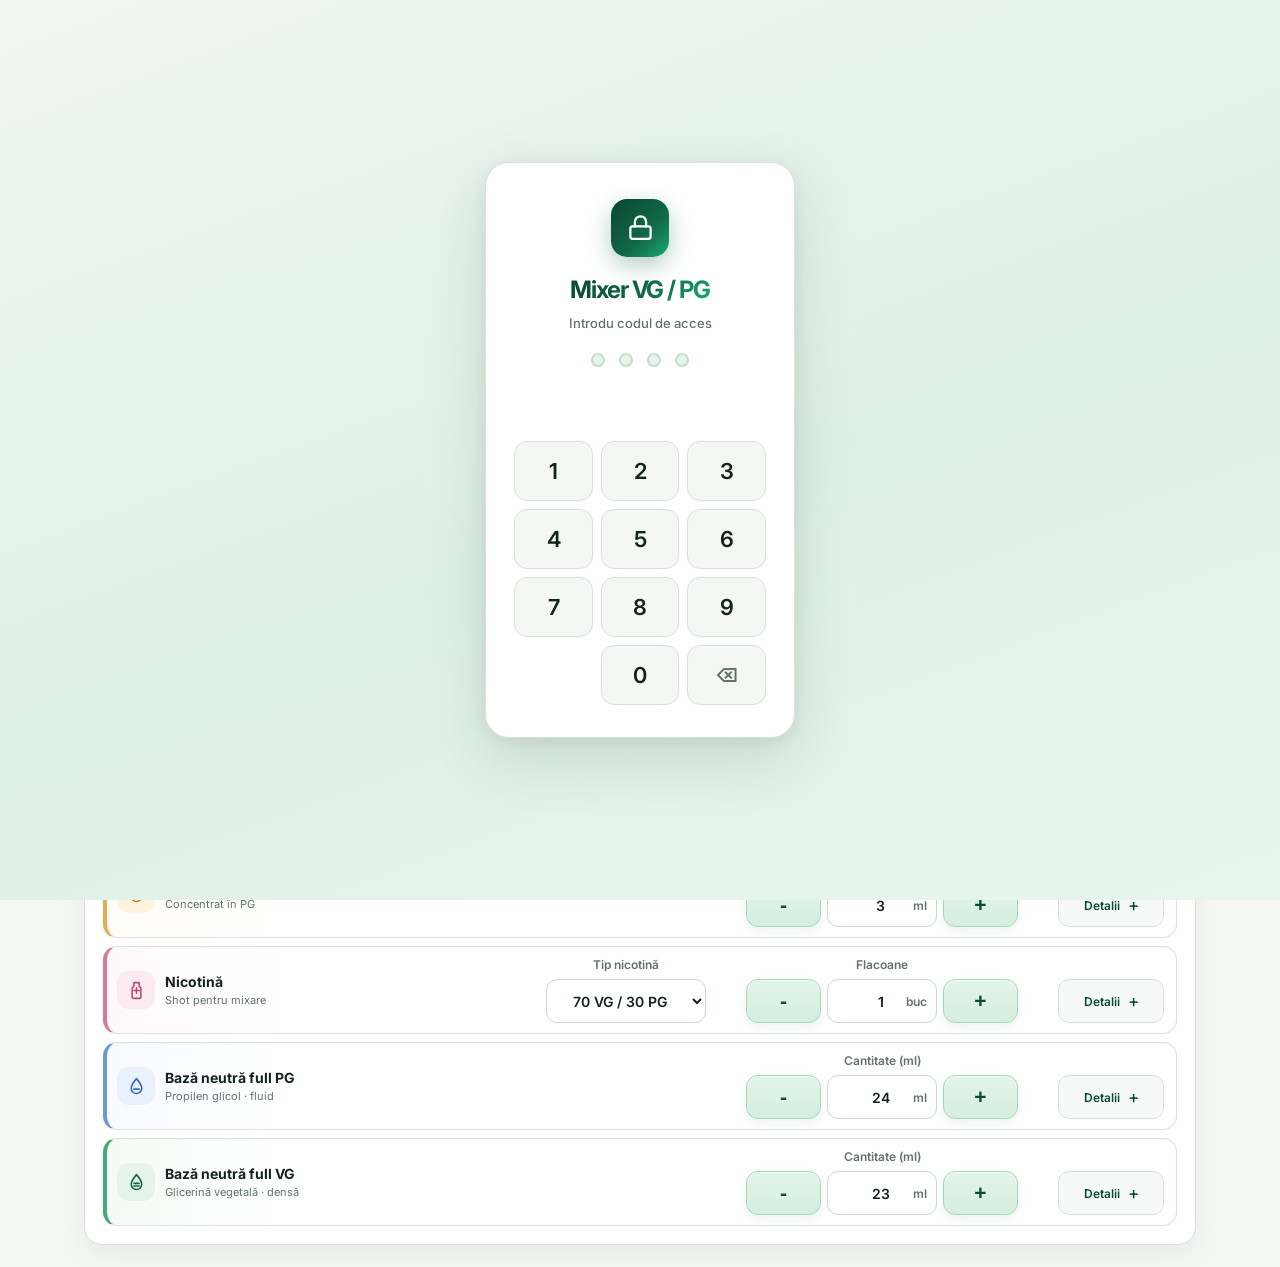
==== index.html @ 604e99e1 "a" ====
<!doctype html>
<html lang="ro">
  <head>
    <meta charset="UTF-8" />
    <meta name="viewport" content="width=device-width, initial-scale=1.0" />
    <link rel="preconnect" href="https://fonts.googleapis.com" />
    <link rel="preconnect" href="https://fonts.gstatic.com" crossorigin />
    <link
      href="https://fonts.googleapis.com/css2?family=Inter:wght@400;500;600;700&amp;display=swap"
      rel="stylesheet"
    />
    <link rel="stylesheet" href="mixer.css" />
    <link rel="stylesheet" href="pin.css" />
    <link rel="manifest" href="manifest.json" />
    <meta name="theme-color" content="#126849" />
    <meta name="mobile-web-app-capable" content="yes" />
    <meta name="apple-mobile-web-app-capable" content="yes" />
    <meta name="apple-mobile-web-app-status-bar-style" content="default" />
    <meta name="apple-mobile-web-app-title" content="VG Mixer" />
    <link rel="apple-touch-icon" href="icon-192.png" />
    <title>Mixer VG / PG</title>
  </head>
  <body>
    <div id="pin-overlay">
      <div id="pin-card">
        <div id="pin-icon">
          <svg viewBox="0 0 24 24" aria-hidden="true">
            <rect x="3" y="11" width="18" height="11" rx="2" ry="2" />
            <path d="M7 11V7a5 5 0 0 1 10 0v4" />
          </svg>
        </div>
        <h2>Mixer VG / PG</h2>
        <p>Introdu codul de acces</p>
        <div
          id="pin-dots"
          aria-label="Cod introdus: 0 din 4 cifre"
          role="status"
        >
          <div class="pin-dot" id="d0"></div>
          <div class="pin-dot" id="d1"></div>
          <div class="pin-dot" id="d2"></div>
          <div class="pin-dot" id="d3"></div>
        </div>
        <div id="pin-error" role="alert"></div>
        <div id="pin-pad">
          <button type="button" class="pin-key" data-v="1">1</button>
          <button type="button" class="pin-key" data-v="2">2</button>
          <button type="button" class="pin-key" data-v="3">3</button>
          <button type="button" class="pin-key" data-v="4">4</button>
          <button type="button" class="pin-key" data-v="5">5</button>
          <button type="button" class="pin-key" data-v="6">6</button>
          <button type="button" class="pin-key" data-v="7">7</button>
          <button type="button" class="pin-key" data-v="8">8</button>
          <button type="button" class="pin-key" data-v="9">9</button>
          <span class="pin-spacer" aria-hidden="true"></span>
          <button type="button" class="pin-key" data-v="0">0</button>
          <button
            type="button"
            class="pin-key key-del"
            data-v="del"
            aria-label="Șterge ultima cifră"
          >
            ⌫
          </button>
        </div>
      </div>
    </div>
    <script src="pin.js"></script>
    <main class="page">
      <header class="hero">
        <div class="hero-copy">
          <h1>Calcolatore <span class="h1-accent">VG / PG</span></h1>
          <p class="intro">
            Strumento per miscelare liquidi per sigarette elettroniche in modo
            semplice e preciso.
          </p>
        </div>
      </header>

      <div class="live-bar">
        <div class="live-status" aria-label="Stato calcolo ricetta">
          <span class="live-dot" aria-hidden="true"></span>
          <div>
            <strong>Ricetta in tempo reale</strong>
            <small
              >VG, PG, nicotina e costo si aggiornano mentre modifichi i
              valori</small
            >
          </div>
        </div>
        <label class="language-control">
          <span>Lingua</span>
          <select id="language-select" class="center-select">
            <option value="ro" selected>RO</option>
            <option value="it">IT</option>
            <option value="en">EN</option>
          </select>
        </label>
        <div class="price-menu">
          <button
            type="button"
            class="price-menu-toggle"
            id="component-prices-toggle"
            aria-expanded="false"
            aria-controls="component-prices-panel"
          >
            Costi componenti
          </button>
          <button
            type="button"
            class="price-backdrop"
            id="component-prices-backdrop"
            aria-label="Chiudi costi componenti"
            hidden
          ></button>
          <div
            class="price-panel"
            id="component-prices-panel"
            aria-label="Prezzi componenti"
            hidden
          >
            <label class="price-currency">
              Valuta
              <select id="price-currency" class="center-select">
                <option value="RON" selected>RON</option>
                <option value="EUR">EUR</option>
              </select>
            </label>

            <div class="price-list">
              <div class="price-row aroma" data-price-id="aroma">
                <div class="price-select">
                  <span class="component-icon">
                    <svg viewBox="0 0 24 24" aria-hidden="true">
                      <path d="M12 3s6 7 6 11a6 6 0 0 1-12 0c0-4 6-11 6-11Z" />
                    </svg>
                  </span>
                  <span>
                    <strong>Aroma</strong>
                    <small>Concentrato in PG</small>
                  </span>
                </div>
                <span class="price-empty" aria-hidden="true"></span>
                <label class="price-field price-field-volume">
                  Flacone
                  <span class="input-with-unit">
                    <input
                      class="price-bottle-volume center-value"
                      type="text"
                      inputmode="decimal"
                      value="10"
                      min="0"
                      step="0.1"
                      required
                    />
                    <b>ml</b>
                  </span>
                </label>
                <label class="price-field price-field-total">
                  Prezzo
                  <span class="input-with-unit">
                    <input
                      class="price-bottle-total center-value"
                      type="text"
                      inputmode="decimal"
                      value=""
                      min="0"
                      step="0.01"
                      required
                    />
                    <b class="price-currency-unit">RON</b>
                  </span>
                </label>
              </div>

              <div class="price-row nicotine" data-price-id="nicotine">
                <div class="price-select">
                  <span class="component-icon">
                    <svg viewBox="0 0 24 24" aria-hidden="true">
                      <path
                        d="M9 3h6v4l2 2v10a2 2 0 0 1-2 2H9a2 2 0 0 1-2-2V9l2-2V3Z"
                      />
                      <path d="M9 12h6M12 9v6" />
                    </svg>
                  </span>
                  <span>
                    <strong>Nicotina</strong>
                    <small>Shot da miscelare</small>
                  </span>
                </div>
                <label class="price-field price-field-strength">
                  Concentrazione
                  <span class="input-with-unit">
                    <input
                      class="price-nicotine-strength center-value"
                      type="text"
                      inputmode="decimal"
                      value="20"
                      min="0"
                      step="0.1"
                      required
                    />
                    <b>mg/ml</b>
                  </span>
                </label>
                <label class="price-field price-field-volume">
                  Flacone
                  <span class="input-with-unit">
                    <input
                      class="price-bottle-volume center-value"
                      type="text"
                      inputmode="decimal"
                      value="10"
                      min="0"
                      step="0.1"
                      required
                    />
                    <b>ml</b>
                  </span>
                </label>
                <label class="price-field price-field-total">
                  Prezzo
                  <span class="input-with-unit">
                    <input
                      class="price-bottle-total center-value"
                      type="text"
                      inputmode="decimal"
                      value=""
                      min="0"
                      step="0.01"
                      required
                    />
                    <b class="price-currency-unit">RON</b>
                  </span>
                </label>
              </div>

              <div class="price-row pg" data-price-id="basePg">
                <div class="price-select">
                  <span class="component-icon">
                    <svg viewBox="0 0 24 24" aria-hidden="true">
                      <path d="M12 3s6 7 6 11a6 6 0 0 1-12 0c0-4 6-11 6-11Z" />
                      <path d="M9 15h6" />
                    </svg>
                  </span>
                  <span>
                    <strong>Base neutra full PG</strong>
                    <small>Propilene Glicole</small>
                  </span>
                </div>
                <span class="price-empty" aria-hidden="true"></span>
                <label class="price-field price-field-volume">
                  Flacone
                  <span class="input-with-unit">
                    <input
                      class="price-bottle-volume center-value"
                      type="text"
                      inputmode="decimal"
                      value="100"
                      min="0"
                      step="0.1"
                      required
                    />
                    <b>ml</b>
                  </span>
                </label>
                <label class="price-field price-field-total">
                  Prezzo
                  <span class="input-with-unit">
                    <input
                      class="price-bottle-total center-value"
                      type="text"
                      inputmode="decimal"
                      value=""
                      min="0"
                      step="0.01"
                      required
                    />
                    <b class="price-currency-unit">RON</b>
                  </span>
                </label>
              </div>

              <div class="price-row vg" data-price-id="baseVg">
                <div class="price-select">
                  <span class="component-icon">
                    <svg viewBox="0 0 24 24" aria-hidden="true">
                      <path d="M12 3s6 7 6 11a6 6 0 0 1-12 0c0-4 6-11 6-11Z" />
                      <path d="M9 13h6M9 16h6" />
                    </svg>
                  </span>
                  <span>
                    <strong>Base neutra full VG</strong>
                    <small>Glicerina Vegetale</small>
                  </span>
                </div>
                <span class="price-empty" aria-hidden="true"></span>
                <label class="price-field price-field-volume">
                  Flacone
                  <span class="input-with-unit">
                    <input
                      class="price-bottle-volume center-value"
                      type="text"
                      inputmode="decimal"
                      value="100"
                      min="0"
                      step="0.1"
                      required
                    />
                    <b>ml</b>
                  </span>
                </label>
                <label class="price-field price-field-total">
                  Prezzo
                  <span class="input-with-unit">
                    <input
                      class="price-bottle-total center-value"
                      type="text"
                      inputmode="decimal"
                      value=""
                      min="0"
                      step="0.01"
                      required
                    />
                    <b class="price-currency-unit">RON</b>
                  </span>
                </label>
              </div>
            </div>
            <div class="price-actions">
              <button
                type="button"
                class="price-save"
                id="component-prices-save"
              >
                Salva
              </button>
            </div>
          </div>
        </div>
      </div>

      <form id="mixer-form" class="workspace" novalidate>
        <div class="combined-top panel">
          <section class="combined-left" aria-label="Impostazioni ricetta">
            <div class="panel-title">
              <div>
                <p class="step">01</p>
                <h2>
                  <svg
                    class="heading-icon"
                    viewBox="0 0 24 24"
                    aria-hidden="true"
                  >
                    <circle cx="12" cy="12" r="10"/>
                    <circle cx="12" cy="12" r="6"/>
                    <circle cx="12" cy="12" r="2"/>
                  </svg>
                  Imposta l'obiettivo
                </h2>
              </div>
            </div>
            <div class="target-layout">
              <label class="bottle-card">
                <span class="bottle-media" aria-hidden="true">
                  <svg id="bottle-svg" viewBox="0 0 78 210" fill="none">
                    <defs>
                      <linearGradient
                        id="btl-gb"
                        gradientUnits="userSpaceOnUse"
                        x1="11"
                        y1="0"
                        x2="63"
                        y2="0"
                      >
                        <stop offset="0%" stop-color="#c6dcc8" />
                        <stop offset="14%" stop-color="#f0f8f2" />
                        <stop offset="62%" stop-color="#e6f3e8" />
                        <stop offset="100%" stop-color="#c0d8c2" />
                      </linearGradient>
                      <linearGradient
                        id="btl-gc"
                        gradientUnits="userSpaceOnUse"
                        x1="18"
                        y1="0"
                        x2="56"
                        y2="0"
                      >
                        <stop offset="0%" stop-color="#a4bcaa" />
                        <stop offset="40%" stop-color="#c2d8c6" />
                        <stop offset="100%" stop-color="#8aa492" />
                      </linearGradient>
                      <linearGradient id="btl-gs" x1="0" y1="0" x2="1" y2="0">
                        <stop
                          offset="0%"
                          stop-color="white"
                          stop-opacity="0.04"
                        />
                        <stop
                          offset="35%"
                          stop-color="white"
                          stop-opacity="0.52"
                        />
                        <stop
                          offset="100%"
                          stop-color="white"
                          stop-opacity="0"
                        />
                      </linearGradient>
                      <filter
                        id="btl-fs"
                        x="-30%"
                        y="-4%"
                        width="160%"
                        height="112%"
                      >
                        <feDropShadow
                          dx="1.5"
                          dy="2"
                          stdDeviation="2.5"
                          flood-color="#6a9870"
                          flood-opacity="0.22"
                        />
                      </filter>
                      <clipPath id="btl-clip">
                        <rect x="11" y="38" width="52" height="164" rx="15" />
                      </clipPath>
                    </defs>
                    <!-- Liquid segments (bottom→top: baseVg, basePg, nicotine, aroma) -->
                    <rect
                      id="btl-liq-baseVg"
                      class="btl-liq"
                      x="11"
                      y="202"
                      width="52"
                      height="0"
                      fill="#22c97c"
                      fill-opacity="0.68"
                      clip-path="url(#btl-clip)"
                    />
                    <rect
                      id="btl-liq-basePg"
                      class="btl-liq"
                      x="11"
                      y="202"
                      width="52"
                      height="0"
                      fill="#42aaee"
                      fill-opacity="0.68"
                      clip-path="url(#btl-clip)"
                    />
                    <rect
                      id="btl-liq-nicotine"
                      class="btl-liq"
                      x="11"
                      y="202"
                      width="52"
                      height="0"
                      fill="#e040b8"
                      fill-opacity="0.72"
                      clip-path="url(#btl-clip)"
                    />
                    <rect
                      id="btl-liq-aroma"
                      class="btl-liq"
                      x="11"
                      y="202"
                      width="52"
                      height="0"
                      fill="#f5c020"
                      fill-opacity="0.75"
                      clip-path="url(#btl-clip)"
                    />
                    <!-- Body (glass effect) -->
                    <rect
                      x="11"
                      y="38"
                      width="52"
                      height="164"
                      rx="15"
                      fill="url(#btl-gb)"
                      fill-opacity="0.38"
                      stroke="#accab0"
                      stroke-width="1.5"
                      filter="url(#btl-fs)"
                    />
                    <!-- Neck -->
                    <rect
                      x="24"
                      y="19"
                      width="26"
                      height="23"
                      rx="5"
                      fill="url(#btl-gb)"
                      fill-opacity="0.38"
                    />
                    <path
                      d="M24 41 L24 23 Q24 19 29 19 L45 19 Q50 19 50 23 L50 41"
                      stroke="#accab0"
                      stroke-width="1.5"
                      fill="none"
                      stroke-linecap="round"
                    />
                    <!-- Cap -->
                    <rect
                      x="18"
                      y="5"
                      width="38"
                      height="17"
                      rx="6"
                      fill="url(#btl-gc)"
                      stroke="#96ac9e"
                      stroke-width="1.5"
                    />
                    <ellipse
                      cx="31"
                      cy="10"
                      rx="9"
                      ry="3.5"
                      fill="white"
                      fill-opacity="0.24"
                    />
                    <!-- Graduation marks 100ml — 10ml→y=192, 100ml→y=48, step 16px/10ml -->
                    <line
                      x1="40"
                      y1="48"
                      x2="57"
                      y2="48"
                      stroke="#82a484"
                      stroke-width="1.3"
                      stroke-linecap="round"
                    />
                    <text
                      x="38"
                      y="51.5"
                      font-family="system-ui,-apple-system,sans-serif"
                      font-size="7.5"
                      font-weight="600"
                      fill="#618262"
                      text-anchor="end"
                    >
                      100
                    </text>
                    <line
                      x1="47"
                      y1="56"
                      x2="57"
                      y2="56"
                      stroke="#96b898"
                      stroke-width="1"
                      stroke-linecap="round"
                    />
                    <line
                      x1="40"
                      y1="64"
                      x2="57"
                      y2="64"
                      stroke="#82a484"
                      stroke-width="1.3"
                      stroke-linecap="round"
                    />
                    <text
                      x="38"
                      y="67.5"
                      font-family="system-ui,-apple-system,sans-serif"
                      font-size="7.5"
                      font-weight="600"
                      fill="#618262"
                      text-anchor="end"
                    >
                      90
                    </text>
                    <line
                      x1="47"
                      y1="72"
                      x2="57"
                      y2="72"
                      stroke="#96b898"
                      stroke-width="1"
                      stroke-linecap="round"
                    />
                    <line
                      x1="40"
                      y1="80"
                      x2="57"
                      y2="80"
                      stroke="#82a484"
                      stroke-width="1.3"
                      stroke-linecap="round"
                    />
                    <text
                      x="38"
                      y="83.5"
                      font-family="system-ui,-apple-system,sans-serif"
                      font-size="7.5"
                      font-weight="600"
                      fill="#618262"
                      text-anchor="end"
                    >
                      80
                    </text>
                    <line
                      x1="47"
                      y1="88"
                      x2="57"
                      y2="88"
                      stroke="#96b898"
                      stroke-width="1"
                      stroke-linecap="round"
                    />
                    <line
                      x1="40"
                      y1="96"
                      x2="57"
                      y2="96"
                      stroke="#82a484"
                      stroke-width="1.3"
                      stroke-linecap="round"
                    />
                    <text
                      x="38"
                      y="99.5"
                      font-family="system-ui,-apple-system,sans-serif"
                      font-size="7.5"
                      font-weight="600"
                      fill="#618262"
                      text-anchor="end"
                    >
                      70
                    </text>
                    <line
                      x1="47"
                      y1="104"
                      x2="57"
                      y2="104"
                      stroke="#96b898"
                      stroke-width="1"
                      stroke-linecap="round"
                    />
                    <line
                      x1="40"
                      y1="112"
                      x2="57"
                      y2="112"
                      stroke="#82a484"
                      stroke-width="1.3"
                      stroke-linecap="round"
                    />
                    <text
                      x="38"
                      y="115.5"
                      font-family="system-ui,-apple-system,sans-serif"
                      font-size="7.5"
                      font-weight="600"
                      fill="#618262"
                      text-anchor="end"
                    >
                      60
                    </text>
                    <line
                      x1="47"
                      y1="120"
                      x2="57"
                      y2="120"
                      stroke="#96b898"
                      stroke-width="1"
                      stroke-linecap="round"
                    />
                    <line
                      x1="40"
                      y1="128"
                      x2="57"
                      y2="128"
                      stroke="#82a484"
                      stroke-width="1.3"
                      stroke-linecap="round"
                    />
                    <text
                      x="38"
                      y="131.5"
                      font-family="system-ui,-apple-system,sans-serif"
                      font-size="7.5"
                      font-weight="600"
                      fill="#618262"
                      text-anchor="end"
                    >
                      50
                    </text>
                    <line
                      x1="47"
                      y1="136"
                      x2="57"
                      y2="136"
                      stroke="#96b898"
                      stroke-width="1"
                      stroke-linecap="round"
                    />
                    <line
                      x1="40"
                      y1="144"
                      x2="57"
                      y2="144"
                      stroke="#82a484"
                      stroke-width="1.3"
                      stroke-linecap="round"
                    />
                    <text
                      x="38"
                      y="147.5"
                      font-family="system-ui,-apple-system,sans-serif"
                      font-size="7.5"
                      font-weight="600"
                      fill="#618262"
                      text-anchor="end"
                    >
                      40
                    </text>
                    <line
                      x1="47"
                      y1="152"
                      x2="57"
                      y2="152"
                      stroke="#96b898"
                      stroke-width="1"
                      stroke-linecap="round"
                    />
                    <line
                      x1="40"
                      y1="160"
                      x2="57"
                      y2="160"
                      stroke="#82a484"
                      stroke-width="1.3"
                      stroke-linecap="round"
                    />
                    <text
                      x="38"
                      y="163.5"
                      font-family="system-ui,-apple-system,sans-serif"
                      font-size="7.5"
                      font-weight="600"
                      fill="#618262"
                      text-anchor="end"
                    >
                      30
                    </text>
                    <line
                      x1="47"
                      y1="168"
                      x2="57"
                      y2="168"
                      stroke="#96b898"
                      stroke-width="1"
                      stroke-linecap="round"
                    />
                    <line
                      x1="40"
                      y1="176"
                      x2="57"
                      y2="176"
                      stroke="#82a484"
                      stroke-width="1.3"
                      stroke-linecap="round"
                    />
                    <text
                      x="38"
                      y="179.5"
                      font-family="system-ui,-apple-system,sans-serif"
                      font-size="7.5"
                      font-weight="600"
                      fill="#618262"
                      text-anchor="end"
                    >
                      20
                    </text>
                    <line
                      x1="47"
                      y1="184"
                      x2="57"
                      y2="184"
                      stroke="#96b898"
                      stroke-width="1"
                      stroke-linecap="round"
                    />
                    <line
                      x1="40"
                      y1="192"
                      x2="57"
                      y2="192"
                      stroke="#82a484"
                      stroke-width="1.3"
                      stroke-linecap="round"
                    />
                    <text
                      x="38"
                      y="195.5"
                      font-family="system-ui,-apple-system,sans-serif"
                      font-size="7.5"
                      font-weight="600"
                      fill="#618262"
                      text-anchor="end"
                    >
                      10
                    </text>
                    <!-- Shine strip -->
                    <rect
                      x="14"
                      y="42"
                      width="10"
                      height="153"
                      rx="5"
                      fill="url(#btl-gs)"
                      opacity="0.85"
                      clip-path="url(#btl-clip)"
                    />
                  </svg>
                </span>
                <span class="bottle-controls">
                  <span class="bottle-label">Totale flacone</span>
                  <span class="bottle-helper">Volume finale</span>
                  <span class="stepper bottle-stepper">
                    <button
                      type="button"
                      class="adjust"
                      data-target="final-volume"
                      data-delta="-10"
                      aria-label="Diminuisci volume finale"
                    >
                      -
                    </button>
                    <span class="input-with-unit bottle-input">
                      <input
                        id="final-volume"
                        class="center-value"
                        type="text"
                        inputmode="numeric"
                        pattern="[0-9]*"
                        value="60"
                        min="1"
                        step="10"
                      />
                      <b>ml</b>
                    </span>
                    <button
                      type="button"
                      class="adjust"
                      data-target="final-volume"
                      data-delta="10"
                      aria-label="Aumenta volume finale"
                    >
                      +
                    </button>
                  </span>
                </span>
              </label>
              <div class="target-grid">
                <label>
                  Rapporto obiettivo
                  <select id="target-preset" class="center-select">
                    <option value="50" selected>50 VG / 50 PG</option>
                    <option value="70">70 VG / 30 PG</option>
                    <option value="custom">Personalizzato</option>
                  </select>
                </label>
                <div id="custom-target" class="custom-target" hidden>
                  <label>
                    VG personalizzato (%)
                    <span class="stepper">
                      <button
                        type="button"
                        class="adjust"
                        data-target="target-vg"
                        data-delta="-1"
                        aria-label="Diminuisci VG"
                      >
                        -
                      </button>
                      <input
                        id="target-vg"
                        class="center-value"
                        type="text"
                        inputmode="decimal"
                        value="50"
                        min="0"
                        max="100"
                        step="0.1"
                      />
                      <button
                        type="button"
                        class="adjust"
                        data-target="target-vg"
                        data-delta="1"
                        aria-label="Aumenta VG"
                      >
                        +
                      </button>
                    </span>
                  </label>
                  <div class="read-only-value">
                    <span>PG calcolato</span>
                    <strong id="target-pg">50%</strong>
                  </div>
                </div>
              </div>
            </div>
          </section>
          <section id="result" class="combined-right result" aria-live="polite">
            <p class="step">03</p>
            <h2>
              <svg class="heading-icon" viewBox="0 0 24 24" aria-hidden="true">
                <path d="M12 2c-5 6-7 10-7 13a7 7 0 0 0 14 0c0-3-2-7-7-13z"/>
              </svg>
              Risultato finale
            </h2>
            <div class="ratio-result">
              <div id="result-vg-box">
                <span class="component-icon">
                  <svg viewBox="0 0 24 24" aria-hidden="true">
                    <path d="M12 3s6 7 6 11a6 6 0 0 1-12 0c0-4 6-11 6-11Z" />
                    <path d="M9 13h6M9 16h6" />
                  </svg>
                </span>
                <span>VG finale</span>
                <strong id="result-vg">50%</strong>
              </div>
              <div id="result-pg-box">
                <span class="component-icon">
                  <svg viewBox="0 0 24 24" aria-hidden="true">
                    <path d="M12 3s6 7 6 11a6 6 0 0 1-12 0c0-4 6-11 6-11Z" />
                    <path d="M9 15h6" />
                  </svg>
                </span>
                <span>PG finale</span>
                <strong id="result-pg">50%</strong>
              </div>
            </div>
            <div class="result-details">
              <div>
                <span>Nicotina finale</span>
                <strong id="result-nicotine">3,33 mg/ml</strong>
              </div>
              <div>
                <span>Costo totale</span>
                <strong id="result-cost">Completa prezzi</strong>
              </div>
              <div>
                <span>Scostamento target</span>
                <strong id="result-delta">Preciso</strong>
              </div>
            </div>
            <p id="result-note" class="result-note">
              La composizione corrisponde al rapporto impostato.
            </p>
          </section>
        </div>

        <section class="panel ingredients" aria-label="Componenti">
          <div class="panel-title">
            <div>
              <p class="step">02</p>
              <h2>
                <svg
                  class="heading-icon"
                  viewBox="0 0 24 24"
                  aria-hidden="true"
                >
                  <path d="m2 22 1-1h3l9-9"/>
                  <path d="M3 21v-3l9-9"/>
                  <path d="m15 6 3.4-3.4a2.1 2.1 0 1 1 3 3L18 9l.4.4a2.1 2.1 0 1 1-3 3l-3.8-3.8a2.1 2.1 0 1 1 3-3l.4.4Z"/>
                </svg>
                Regola i componenti
              </h2>
            </div>
          </div>

          <div class="component-row aroma" data-id="aroma">
            <div class="component-name">
              <span class="component-icon">
                <svg viewBox="0 0 24 24" aria-hidden="true">
                  <path d="M12 3s6 7 6 11a6 6 0 0 1-12 0c0-4 6-11 6-11Z" />
                </svg>
              </span>
              <div>
                <strong>Aroma</strong>
                <small>Concentrato in PG</small>
              </div>
            </div>
            <label class="field compact">
              <span>Quantita (ml)</span>
              <span class="stepper">
                <button
                  type="button"
                  class="adjust"
                  data-target="aroma-amount"
                  data-delta="-0.1"
                  aria-label="Diminuisci aroma"
                >
                  -
                </button>
                <span class="input-with-unit">
                  <input
                    id="aroma-amount"
                    class="amount center-value"
                    type="text"
                    inputmode="decimal"
                    value="3"
                    min="0"
                    step="0.1"
                  />
                  <b>ml</b>
                </span>
                <button
                  type="button"
                  class="adjust"
                  data-target="aroma-amount"
                  data-delta="0.1"
                  aria-label="Aumenta aroma"
                >
                  +
                </button>
              </span>
            </label>
            <details class="component-details">
              <summary>Dettagli</summary>
              <div class="detail-grid">
                <div class="display-field">
                  <span>Base</span>
                  <strong>PG puro</strong>
                </div>
                <div class="display-field">
                  <span>Rapporto</span>
                  <output class="ratio">0% VG / 100% PG</output>
                </div>
              </div>
            </details>
          </div>

          <div class="component-row nicotine" data-id="nicotine">
            <div class="component-name">
              <span class="component-icon">
                <svg viewBox="0 0 24 24" aria-hidden="true">
                  <path
                    d="M9 3h6v4l2 2v10a2 2 0 0 1-2 2H9a2 2 0 0 1-2-2V9l2-2V3Z"
                  />
                  <path d="M9 12h6M12 9v6" />
                </svg>
              </span>
              <div>
                <strong>Nicotina</strong>
                <small>Shot da miscelare</small>
              </div>
              <label class="nicotine-type">
                Tipo nicotina
                <select id="nicotine-ratio" class="center-select">
                  <option value="70vg" selected>70 VG / 30 PG</option>
                  <option value="50vg">50 VG / 50 PG</option>
                </select>
              </label>
            </div>
            <label class="field compact">
              <span>Boccette</span>
              <span class="stepper">
                <button
                  type="button"
                  class="adjust"
                  data-target="nicotine-bottles"
                  data-delta="-0.5"
                  aria-label="Diminuisci mezza boccetta di nicotina"
                >
                  -
                </button>
                <span class="input-with-unit">
                  <input
                    id="nicotine-bottles"
                    class="center-value"
                    type="text"
                    inputmode="decimal"
                    value="1"
                    min="0"
                    step="0.5"
                  />
                  <b>pz</b>
                </span>
                <button
                  type="button"
                  class="adjust"
                  data-target="nicotine-bottles"
                  data-delta="0.5"
                  aria-label="Aumenta mezza boccetta di nicotina"
                >
                  +
                </button>
              </span>
            </label>
            <details class="component-details">
              <summary>Dettagli</summary>
              <div class="detail-grid">
                <div class="display-field">
                  <span>Shot</span>
                  <strong id="nicotine-shot-details">10 ml · 20 mg/ml</strong>
                </div>
                <div class="display-field">
                  <span>Tipo base</span>
                  <output class="ratio" id="nicotine-composition"
                    >70% VG / 30% PG</output
                  >
                </div>
              </div>
            </details>
          </div>

          <div class="component-row pg" data-id="basePg">
            <div class="component-name">
              <span class="component-icon">
                <svg viewBox="0 0 24 24" aria-hidden="true">
                  <path d="M12 3s6 7 6 11a6 6 0 0 1-12 0c0-4 6-11 6-11Z" />
                  <path d="M9 15h6" />
                </svg>
              </span>
              <div>
                <strong>Base neutra full PG</strong>
                <small>Propilene Glicole · fluido</small>
              </div>
            </div>
            <label class="field compact">
              <span>Quantita (ml)</span>
              <span class="stepper">
                <button
                  type="button"
                  class="adjust"
                  data-target="base-pg-amount"
                  data-delta="-0.1"
                  aria-label="Diminuisci base PG"
                >
                  -
                </button>
                <span class="input-with-unit">
                  <input
                    id="base-pg-amount"
                    class="amount center-value"
                    type="text"
                    inputmode="decimal"
                    value="24"
                    min="0"
                    step="0.1"
                  />
                  <b>ml</b>
                </span>
                <button
                  type="button"
                  class="adjust"
                  data-target="base-pg-amount"
                  data-delta="0.1"
                  aria-label="Aumenta base PG"
                >
                  +
                </button>
              </span>
            </label>
            <details class="component-details">
              <summary>Dettagli</summary>
              <div class="detail-grid">
                <div class="display-field">
                  <span>Base</span>
                  <strong>PG puro</strong>
                </div>
                <div class="display-field">
                  <span>Rapporto</span>
                  <output class="ratio">0% VG / 100% PG</output>
                </div>
              </div>
            </details>
          </div>

          <div class="component-row vg" data-id="baseVg">
            <div class="component-name">
              <span class="component-icon">
                <svg viewBox="0 0 24 24" aria-hidden="true">
                  <path d="M12 3s6 7 6 11a6 6 0 0 1-12 0c0-4 6-11 6-11Z" />
                  <path d="M9 13h6M9 16h6" />
                </svg>
              </span>
              <div>
                <strong>Base neutra full VG</strong>
                <small>Glicerina Vegetale · densa</small>
              </div>
            </div>
            <label class="field compact">
              <span>Quantita (ml)</span>
              <span class="stepper">
                <button
                  type="button"
                  class="adjust"
                  data-target="base-vg-amount"
                  data-delta="-0.1"
                  aria-label="Diminuisci base VG"
                >
                  -
                </button>
                <span class="input-with-unit">
                  <input
                    id="base-vg-amount"
                    class="amount center-value"
                    type="text"
                    inputmode="decimal"
                    value="23"
                    min="0"
                    step="0.1"
                  />
                  <b>ml</b>
                </span>
                <button
                  type="button"
                  class="adjust"
                  data-target="base-vg-amount"
                  data-delta="0.1"
                  aria-label="Aumenta base VG"
                >
                  +
                </button>
              </span>
            </label>
            <details class="component-details">
              <summary>Dettagli</summary>
              <div class="detail-grid">
                <div class="display-field">
                  <span>Base</span>
                  <strong>VG puro</strong>
                </div>
                <div class="display-field">
                  <span>Rapporto</span>
                  <output class="ratio">100% VG / 0% PG</output>
                </div>
              </div>
            </details>
          </div>
        </section>
      </form>

      <div class="sticky-result" id="sticky-result" aria-live="polite">
        <div class="sticky-stats">
          <div class="sticky-stat sticky-stat--vg">
            <span class="sticky-stat-label">VG</span>
            <strong class="sticky-stat-value" id="sticky-vg">–</strong>
          </div>
          <div class="sticky-stat sticky-stat--pg">
            <span class="sticky-stat-label">PG</span>
            <strong class="sticky-stat-value" id="sticky-pg">–</strong>
          </div>
          <div class="sticky-stat sticky-stat--nic">
            <span class="sticky-stat-label">Nicotina</span>
            <strong class="sticky-stat-value" id="sticky-nicotine">–</strong>
          </div>
          <div class="sticky-stat sticky-stat--cost">
            <span class="sticky-stat-label">Costo</span>
            <strong class="sticky-stat-value" id="sticky-cost">–</strong>
          </div>
          <span id="sticky-delta" class="sticky-delta sticky-ok">–</span>
        </div>
        <p id="sticky-note" class="sticky-note-text">–</p>
      </div>
    </main>
    <script src="mixer.js"></script>
    <script>
      if ("serviceWorker" in navigator) {
        window.addEventListener("load", () => {
          navigator.serviceWorker
            .register("./service-worker.js", { updateViaCache: "none" })
            .catch(() => {});
        });
      }
    </script>
  </body>
</html>
---- mixer.css ----
:root {
  --bg: #f4f7f3;
  --panel: #fff;
  --ink: #14231d;
  --muted: #61736b;
  --border: #d7e1da;
  --green: #126849;
  --green-dark: #094c35;
  --green-soft: #e6f4eb;
  --blue-soft: #e9f1ff;
  --blue: #356bb3;
  --amber-soft: #fff3df;
  --amber: #bd7920;
  --pink-soft: #fbeaf0;
  --pink: #b84b74;
  --danger: #a33c37;
  --shadow: 0 10px 28px rgba(18, 42, 30, 0.055);
}

* {
  box-sizing: border-box;
}

body {
  margin: 0;
  color: var(--ink);
  background: var(--bg);
  font-family: "Inter", Arial, sans-serif;
}

.page {
  max-width: 1160px;
  margin: 0 auto;
  padding: 28px 24px 22px;
}

.hero {
  background:
    linear-gradient(
      90deg,
      rgba(239, 255, 248, 0.9) 0%,
      rgba(229, 255, 247, 0.78) 44%,
      rgba(218, 248, 248, 0.76) 100%
    ),
    radial-gradient(
      ellipse at 50% 54%,
      rgba(255, 255, 255, 0.74),
      rgba(255, 255, 255, 0.08) 48%,
      rgba(255, 255, 255, 0) 72%
    ),
    url("mixer-assets/steam-hero.jpg");
  background-position: center 42%;
  background-size: cover;
  border: 1px solid rgba(107, 183, 151, 0.28);
  border-radius: 24px;
  box-shadow: 0 14px 34px rgba(9, 63, 45, 0.08);
  margin-bottom: 16px;
  overflow: hidden;
  padding: 50px 24px 23px;
  position: relative;
  text-align: center;
}

.hero::after {
  background:
    linear-gradient(
      180deg,
      rgba(255, 255, 255, 0.34) 0%,
      rgba(255, 255, 255, 0.1) 44%,
      rgba(226, 250, 239, 0.46) 100%
    ),
    radial-gradient(
      ellipse at 50% 52%,
      rgba(255, 255, 255, 0.34),
      rgba(255, 255, 255, 0) 58%
    );
  content: "";
  inset: 0;
  pointer-events: none;
  position: absolute;
  z-index: 0;
}

.hero-copy {
  max-width: 680px;
  margin: 0 auto;
  position: relative;
  z-index: 2;
}

.hero h1 {
  background: none;
  color: var(--green-dark);
  -webkit-text-fill-color: var(--green-dark);
  text-shadow:
    0 1px 0 rgba(255, 255, 255, 0.9),
    0 14px 28px rgba(6, 36, 25, 0.12);
}

.hero .h1-accent {
  color: #168a64;
  -webkit-text-fill-color: #168a64;
  margin-right: 0.18em;
}

.hero .intro {
  color: #456c5e;
  font-size: 16px;
  font-weight: 500;
  text-shadow: 0 1px 0 rgba(255, 255, 255, 0.68);
  letter-spacing: 0.01em;
}

.live-bar {
  align-items: center;
  background:
    linear-gradient(
      135deg,
      rgba(255, 255, 255, 0.96),
      rgba(237, 248, 242, 0.94)
    ),
    radial-gradient(circle at 16% 20%, rgba(18, 104, 73, 0.12), transparent 28%);
  border: 1px solid rgba(18, 104, 73, 0.18);
  border-radius: 18px;
  box-shadow:
    0 12px 28px rgba(18, 42, 30, 0.075),
    inset 0 1px 0 rgba(255, 255, 255, 0.86);
  display: grid;
  gap: 12px;
  grid-template-columns: minmax(0, 1fr) 118px auto;
  margin-bottom: 18px;
  padding: 9px;
  position: relative;
  z-index: 20;
}

.live-bar-text {
  color: var(--green);
  font-size: 10px;
  font-weight: 500;
}

.eyebrow,
.step {
  margin: 0 0 7px;
  color: var(--green);
  font-size: 12px;
  font-weight: 700;
  letter-spacing: 0.18em;
}

h1 {
  font-size: clamp(40px, 5vw, 58px);
  letter-spacing: -0.055em;
  line-height: 1.08;
  margin: 0 0 16px;
  text-align: center;
  background: linear-gradient(
    135deg,
    var(--green-dark) 10%,
    var(--green) 55%,
    #1aaa74 100%
  );
  -webkit-background-clip: text;
  -webkit-text-fill-color: transparent;
  background-clip: text;
}

.h1-accent {
  font-style: italic;
}

.intro {
  color: var(--muted);
  font-size: 17px;
  line-height: 1.65;
  margin: 0 auto;
  max-width: 520px;
  text-align: center;
}

.workspace {
  display: grid;
  grid-template-columns: 1fr;
  gap: 14px;
  align-items: start;
}

.combined-top {
  display: grid;
  grid-template-columns: 1fr 300px;
  gap: 0;
  align-items: stretch;
}

.combined-left {
  min-width: 0;
  padding-right: 22px;
  display: flex;
  flex-direction: column;
  height: 100%;
}

.combined-right {
  border-left: 1px solid var(--border);
  min-width: 0;
  padding-left: 22px;
  position: sticky;
  top: 18px;
}

.panel {
  background: var(--panel);
  border: 1px solid var(--border);
  border-radius: 18px;
  box-shadow: var(--shadow);
  padding: 18px;
}

.panel-title {
  display: flex;
  justify-content: space-between;
  align-items: center;
  gap: 14px;
  margin-bottom: 14px;
}

.panel-title h2,
.result h2 {
  align-items: center;
  display: flex;
  gap: 9px;
  font-size: 19px;
  letter-spacing: -0.025em;
  margin: 0;
}

.heading-icon {
  color: var(--green);
  fill: none;
  flex: none;
  height: 22px;
  stroke: currentColor;
  stroke-linecap: round;
  stroke-linejoin: round;
  stroke-width: 1.8;
  width: 22px;
}

.panel-title .step {
  margin-bottom: 6px;
}

.live-status {
  align-items: center;
  background: rgba(255, 255, 255, 0.74);
  border: 1px solid rgba(18, 104, 73, 0.12);
  border-radius: 14px;
  color: var(--green-dark);
  display: flex;
  gap: 10px;
  min-width: 0;
  padding: 9px 12px;
}

.live-dot {
  background: linear-gradient(135deg, var(--green), #1aaa74);
  border-radius: 50%;
  box-shadow: 0 0 0 6px rgba(18, 104, 73, 0.09);
  display: block;
  flex: none;
  height: 10px;
  width: 10px;
  animation: live-pulse 1.6s ease-in-out infinite;
}

.live-status strong,
.live-status small {
  display: block;
}

.live-status strong {
  font-size: 15px;
  font-weight: 800;
  letter-spacing: -0.01em;
}

.live-status small {
  color: var(--muted);
  font-size: 11px;
  font-weight: 600;
  line-height: 1.35;
  margin-top: 2px;
}

.price-menu {
  position: relative;
  z-index: 31;
}

.language-control {
  align-items: center;
  align-self: stretch;
  background: rgba(255, 255, 255, 0.74);
  border: 1px solid rgba(18, 104, 73, 0.12);
  border-radius: 14px;
  display: grid;
  gap: 4px;
  padding: 7px 9px;
  text-align: center;
}

.language-control span {
  color: var(--muted);
  font-size: 9px;
  font-weight: 800;
  letter-spacing: 0.1em;
  text-transform: uppercase;
}

.language-control select {
  border-radius: 10px;
  font-size: 13px;
  font-weight: 800;
  height: 28px;
  padding: 0 8px;
}

.price-backdrop {
  backdrop-filter: blur(7px);
  -webkit-backdrop-filter: blur(7px);
  background: rgba(20, 35, 29, 0.18);
  border: 0;
  cursor: pointer;
  inset: 0;
  padding: 0;
  position: fixed;
  z-index: 24;
}

.price-backdrop[hidden] {
  display: none;
}

.price-menu-toggle {
  align-items: center;
  background: rgba(255, 255, 255, 0.74);
  border: 1px solid rgba(18, 104, 73, 0.2);
  border-radius: 14px;
  box-shadow: none;
  color: var(--green-dark);
  cursor: pointer;
  display: inline-flex;
  font: inherit;
  font-size: 13px;
  font-weight: 600;
  height: 44px;
  padding: 0 14px;
  transition:
    background 0.16s ease,
    border-color 0.16s ease,
    color 0.16s ease,
    transform 0.16s ease;
}

.price-menu-toggle::after {
  content: "›";
  font-size: 15px;
  font-weight: 400;
  line-height: 1;
  margin-left: 6px;
  opacity: 0.6;
  transition:
    transform 0.16s ease,
    opacity 0.16s ease;
}

.price-menu-toggle[aria-expanded="true"] {
  background: rgba(18, 104, 73, 0.07);
  border-color: rgba(18, 104, 73, 0.28);
  color: var(--green-dark);
}

.price-menu-toggle[aria-expanded="true"]::after {
  content: "›";
  opacity: 0.6;
  transform: rotate(90deg);
}

.price-menu-toggle:hover {
  background: rgba(18, 104, 73, 0.07);
  border-color: rgba(18, 104, 73, 0.28);
}

.price-menu-toggle:active {
  transform: translateY(1px);
}

.price-panel {
  background: #fff;
  border: 1px solid var(--border);
  border-radius: 16px;
  box-shadow: 0 22px 50px rgba(18, 42, 30, 0.18);
  display: grid;
  gap: 10px;
  padding: 10px;
  position: absolute;
  right: 0;
  top: calc(100% + 10px);
  width: min(920px, calc(100vw - 48px));
  z-index: 30;
}

.price-panel[hidden] {
  display: none;
}

.price-currency {
  align-items: center;
  background: #f7faf8;
  border: 1px solid var(--border);
  border-radius: 12px;
  display: grid;
  gap: 8px;
  grid-template-columns: 1fr 150px;
  padding: 8px 10px;
  text-align: left;
}

.price-list {
  display: grid;
  gap: 7px;
  padding-bottom: 6px;
}

.price-row {
  align-items: end;
  background: linear-gradient(90deg, #fffcf7 0, #fff 18%);
  border: 1px solid #d2dbd0c4;
  border-left: 4px solid #e1ae55;
  border-radius: 13px;
  display: grid;
  gap: 8px;
  grid-template-columns: minmax(230px, 1fr) 118px 126px 126px;
  padding: 8px 9px 9px 8px;
}

.price-row.nicotine {
  background: linear-gradient(90deg, #fff8fb 0, #fff 18%);
  border-left-color: #d47a9b;
}

.price-row.pg {
  background: linear-gradient(90deg, #f7faff 0, #fff 18%);
  border-left-color: #6e98d4;
}

.price-row.vg {
  background: linear-gradient(90deg, #f4fbf7 0, #fff 18%);
  border-left-color: #49a77c;
}

.price-row label {
  min-width: 0;
}

.price-field {
  justify-self: stretch;
}

.price-empty {
  min-height: 44px;
}

.price-select {
  align-items: center;
  display: flex;
  flex-direction: row;
  gap: 10px;
  text-align: left;
}

.price-select strong,
.price-select small {
  display: block;
}

.price-select strong {
  color: var(--ink);
  font-size: 14px;
}

.price-select small {
  color: var(--muted);
  font-size: 11px;
  margin-top: 3px;
}

.price-row .component-icon {
  height: 34px;
  width: 34px;
}

.price-row .component-icon svg {
  height: 18px;
  width: 18px;
}

.price-row .input-with-unit input {
  padding-left: 8px;
  padding-right: 36px;
}

.price-row .price-bottle-total {
  padding-right: 46px;
}

.price-row .price-nicotine-strength {
  padding-right: 50px;
}

.price-currency-unit {
  min-width: 26px;
  text-align: right;
}

.price-actions {
  background: linear-gradient(180deg, rgba(255, 255, 255, 0.88), #fff 42%);
  border-top: 1px solid var(--border);
  display: flex;
  justify-content: flex-end;
  margin: 0 -10px -10px;
  padding-top: 10px;
  padding: 10px;
}

.price-save {
  align-items: center;
  background: var(--green);
  border: 1px solid var(--green);
  border-radius: 11px;
  color: #fff;
  cursor: pointer;
  display: inline-flex;
  font: inherit;
  font-size: 14px;
  font-weight: 800;
  height: 42px;
  justify-content: center;
  min-width: 120px;
  padding: 0 18px;
  transition:
    background 0.16s ease,
    box-shadow 0.16s ease,
    transform 0.16s ease;
}

.price-save:hover {
  background: var(--green-dark);
  box-shadow: 0 8px 18px rgba(18, 104, 73, 0.18);
}

.price-save:active {
  transform: translateY(1px);
}

@keyframes live-pulse {
  0%,
  100% {
    opacity: 1;
    transform: scale(1);
    box-shadow: 0 0 0 0 rgba(18, 104, 73, 0.55);
  }
  50% {
    opacity: 0.55;
    transform: scale(1.35);
    box-shadow: 0 0 0 5px rgba(18, 104, 73, 0);
  }
}

.target-layout {
  display: grid;
  grid-template-columns: minmax(0, 1.18fr) minmax(0, 0.82fr);
  align-items: stretch;
  gap: 12px;
  flex: 1;
  min-height: 0;
}

.target-grid {
  background: linear-gradient(145deg, #fbfdfc, #f2f8f4);
  border: 1px solid #d4e7db;
  border-radius: 16px;
  box-shadow: inset 0 1px 0 #fff;
  display: grid;
  grid-template-columns: minmax(130px, 1fr);
  gap: 10px;
  padding: 14px;
  min-height: 150px;
  align-items: center;
  height: 100%;
}

.target-grid > label {
  display: grid;
  align-content: center;
  justify-items: stretch;
  height: 100%;
  padding-top: 18px;
}

#target-preset {
  height: 44px;
  line-height: 44px;
}

.custom-target {
  display: grid;
  grid-template-columns: minmax(0, 1fr) 92px;
  gap: 9px;
}

.custom-target[hidden] {
  display: none;
}

.bottle-card {
  align-items: center;
  background: linear-gradient(145deg, #fbfdfc, #f2f8f4);
  border: 1px solid #d4e7db;
  border-radius: 16px;
  box-shadow: inset 0 1px 0 #fff;
  display: grid;
  grid-template-columns: 92px minmax(0, 1fr);
  height: 100%;
  min-height: 212px;
  padding: 9px 14px 9px 14px;
}

.bottle-label {
  color: var(--muted);
  font-size: 12px;
  font-weight: 700;
  margin: 0;
  text-transform: uppercase;
  letter-spacing: 0.08em;
}

.bottle-media {
  align-items: center;
  background: #f6fbf7;
  border: 1px solid #e9efeb;
  border-radius: 12px;
  display: flex;
  height: 200px;
  justify-content: center;
  overflow: hidden;
  padding: 8px;
  width: 92px;
}

.bottle-media img,
.bottle-media svg {
  height: 184px;
  object-fit: contain;
  width: 74px;
}

.btl-liq {
  transition: none;
}

.bottle-controls {
  display: grid;
  gap: 7px;
  justify-items: center;
  min-width: 0;
  text-align: center;
}

.bottle-helper {
  color: var(--muted);
  display: block;
  font-size: 11px;
  font-weight: 600;
}

.bottle-input {
  display: block;
  position: relative;
  width: 100px;
}

.bottle-input input {
  font-size: 18px;
  height: 44px;
  padding: 0 27px 0 7px;
}

.bottle-input b {
  color: var(--muted);
  font-size: 11px;
  font-weight: 600;
  position: absolute;
  right: 8px;
  top: 15px;
}

label,
.read-only-value {
  color: var(--muted);
  display: grid;
  font-size: 12px;
  font-weight: 600;
  gap: 7px;
  text-align: center;
}

input,
select {
  height: 44px;
  border: 1px solid #c9dbd0;
  border-radius: 11px;
  background: #fff;
  color: var(--ink);
  font: inherit;
  font-size: 14px;
  padding: 0 12px;
  width: 100%;
  transition:
    border-color 0.16s ease,
    box-shadow 0.16s ease,
    background 0.16s ease;
}

.stepper {
  align-items: center;
  display: flex;
  gap: 6px;
  min-width: 0;
}

.adjust {
  align-items: center;
  background: linear-gradient(180deg, #e3f5eb 0%, #d4eee0 100%);
  border: 1px solid #a8d4bb;
  border-radius: 12px;
  box-shadow:
    inset 0 1px 0 rgba(255, 255, 255, 0.72),
    0 4px 10px rgba(18, 104, 73, 0.08);
  color: var(--green-dark);
  cursor: pointer;
  display: inline-flex;
  flex: none;
  font-size: 21px;
  font-weight: 800;
  height: 44px;
  justify-content: center;
  transition:
    background 0.16s ease,
    border-color 0.16s ease,
    box-shadow 0.16s ease,
    transform 0.16s ease;
  width: 60px;
}

.adjust:hover {
  background: linear-gradient(180deg, #d7f0e2 0%, #c5e7d3 100%);
  border-color: #83bf9c;
  box-shadow:
    inset 0 1px 0 rgba(255, 255, 255, 0.75),
    0 6px 14px rgba(18, 104, 73, 0.12);
}

.adjust:active {
  background: #bddfc9;
  transform: translateY(1px);
}

.input-with-unit {
  display: block;
  flex: 0 1 132px;
  min-width: 0;
  position: relative;
}

.stepper > input.center-value {
  flex: 0 1 96px;
  min-width: 0;
}

.input-with-unit input {
  padding-left: 27px;
  padding-right: 30px;
}

.input-with-unit b {
  color: var(--muted);
  font-size: 12px;
  font-weight: 600;
  position: absolute;
  right: 10px;
  top: 15px;
}

.ingredients .adjust {
  width: 75px;
}

.bottle-stepper {
  gap: 5px;
  justify-content: center;
}

.bottle-stepper .adjust {
  height: 44px;
  width: 75px;
}

.bottle-stepper .input-with-unit b {
  color: var(--muted);
  font-size: 12px;
  right: 8px;
  top: 15px;
}

.center-select {
  text-align: center;
  text-align-last: center;
}

.center-value {
  appearance: textfield;
  font-weight: 600;
  text-align: center;
}

.center-value::-webkit-inner-spin-button,
.center-value::-webkit-outer-spin-button {
  -webkit-appearance: none;
  margin: 0;
}

input:focus,
select:focus {
  border-color: var(--green);
  box-shadow: 0 0 0 3px rgba(18, 104, 73, 0.13);
  outline: none;
}

.read-only-value strong {
  align-items: center;
  background: var(--green-soft);
  border-radius: 11px;
  color: var(--green-dark);
  display: flex;
  font-size: 18px;
  height: 44px;
  justify-content: center;
  padding: 0 13px;
}

.hint {
  color: var(--muted);
  font-size: 12px;
  margin: 0;
  max-width: 245px;
  text-align: right;
}

.component-row {
  display: grid;
  grid-template-columns: minmax(300px, 1fr) 272px 106px;
  align-items: end;
  gap: 40px;
}

.component-row.nicotine {
  grid-template-columns: minmax(300px, 1fr) 272px 106px;
}

.component-row {
  background: linear-gradient(90deg, #fffcf7 0, #fff 17%);
  border: 1px solid #d2dbd0c4;
  border-left: 4px solid #e1ae55;
  border-radius: 14px;
  margin-bottom: 8px;
  padding: 10px 12px 10px 10px;
  transition:
    border-color 0.16s ease,
    box-shadow 0.16s ease;
}

.component-row:focus-within {
  border-color: #cae2d4;
  box-shadow: 0 5px 18px rgba(18, 104, 73, 0.08);
}

.component-row.nicotine {
  background: linear-gradient(90deg, #fff8fb 0, #fff 17%);
  border-left-color: #d47a9b;
}

.component-row.pg {
  background: linear-gradient(90deg, #f7faff 0, #fff 17%);
  border-left-color: #6e98d4;
}

.component-row.vg {
  background: linear-gradient(90deg, #f4fbf7 0, #fff 17%);
  border-left-color: #49a77c;
}

.component-row:last-child {
  margin-bottom: 0;
}

.component-name {
  align-items: center;
  align-self: center;
  display: flex;
  gap: 10px;
}

.nicotine .component-name {
  align-self: end;
}

.nicotine-type {
  flex: none;
  margin-left: auto;
  width: 160px;
}

.component-name strong,
.component-name small {
  display: block;
}

.component-name strong {
  font-size: 14px;
}

.component-name small {
  color: var(--muted);
  font-size: 11px;
  margin-top: 3px;
}

.component-icon {
  align-items: center;
  background: var(--amber-soft);
  border-radius: 12px;
  color: var(--amber);
  display: flex;
  flex: none;
  height: 38px;
  justify-content: center;
  width: 38px;
}

.component-icon svg {
  fill: none;
  height: 21px;
  stroke: currentColor;
  stroke-linecap: round;
  stroke-linejoin: round;
  stroke-width: 1.8;
  width: 21px;
}

.nicotine .component-icon {
  background: var(--pink-soft);
  color: var(--pink);
}

.pg .component-icon {
  background: var(--blue-soft);
  color: var(--blue);
}

.vg .component-icon {
  background: var(--green-soft);
  color: var(--green);
}

.field.compact {
  display: grid;
  gap: 7px;
}

.field.compact > span:first-child {
  display: block;
  text-align: center;
}

.component-details {
  min-width: 0;
  position: relative;
}

.component-details summary {
  align-items: center;
  background: #f6f9f7;
  border: 1px solid var(--border);
  border-radius: 11px;
  color: var(--green-dark);
  cursor: pointer;
  display: flex;
  font-size: 12px;
  font-weight: 600;
  gap: 8px;
  height: 44px;
  justify-content: center;
  list-style: none;
  padding: 0 10px;
  user-select: none;
}

.component-details summary::-webkit-details-marker {
  display: none;
}

.component-details summary::after {
  content: "+";
  font-size: 17px;
  font-weight: 500;
  line-height: 1;
}

.component-details[open] summary {
  background: var(--green-soft);
  border-color: #cae2d4;
}

.component-details[open] summary::after {
  content: "-";
}

.detail-grid {
  background: #fff;
  border: 1px solid var(--border);
  border-radius: 13px;
  box-shadow: 0 15px 35px rgba(18, 42, 30, 0.12);
  display: flex;
  flex-direction: column;
  gap: 4px;
  margin-top: 6px;
  padding: 7px;
  position: absolute;
  right: 0;
  width: 210px;
  z-index: 5;
}

.nicotine .detail-grid {
  width: 210px;
}

.display-field {
  align-items: center;
  background: #f7faf8;
  border-radius: 8px;
  color: var(--muted);
  display: flex;
  font-size: 11px;
  font-weight: 600;
  gap: 8px;
  justify-content: space-between;
  min-width: 0;
  padding: 5px 8px;
}

.display-field strong,
.ratio {
  color: var(--ink);
  font-size: 12px;
  font-weight: 700;
  text-align: right;
  white-space: nowrap;
}

.ratio {
  color: var(--green-dark);
}

.result .step {
  margin-bottom: 7px;
}

.ratio-result {
  display: grid;
  grid-template-columns: repeat(2, 1fr);
  gap: 8px;
  margin: 15px 0 8px;
}

.ratio-result div {
  border-radius: 14px;
  padding: 14px 8px 13px;
  text-align: center;
  display: flex;
  flex-direction: column;
  align-items: center;
  gap: 5px;
}

#result-vg-box {
  background: linear-gradient(150deg, #e4f5ec 0%, #ceeadb 100%);
  border: 1px solid #b4d9c4;
}

#result-pg-box {
  background: linear-gradient(150deg, #e8effe 0%, #d6e4fb 100%);
  border: 1px solid #b6c9f0;
}

.ratio-result .component-icon {
  height: 34px;
  width: 34px;
  border-radius: 10px;
  margin-bottom: 3px;
}

#result-vg-box .component-icon {
  background: rgba(18, 104, 73, 0.14);
  color: var(--green);
}

#result-pg-box .component-icon {
  background: rgba(53, 107, 179, 0.14);
  color: var(--blue);
}

.ratio-result .component-icon svg {
  height: 18px;
  width: 18px;
}

.ratio-result > div > span:not(.component-icon) {
  color: var(--muted);
  display: block;
  font-size: 10px;
  font-weight: 700;
  letter-spacing: 0.09em;
  text-transform: uppercase;
}

.result-details span {
  color: var(--muted);
  flex: 1 1 auto;
  font-size: 11px;
  font-weight: 600;
  min-width: 0;
}

.ratio-result strong {
  font-size: 28px;
  letter-spacing: -0.045em;
  line-height: 1;
}

#result-vg-box strong {
  color: var(--green-dark);
}

#result-pg-box strong {
  color: var(--blue);
}

.result-details {
  border-top: 1px solid var(--border);
  display: grid;
  gap: 6px;
  grid-template-columns: 1fr;
  margin-top: 12px;
  padding-top: 12px;
}

.result-details > div {
  align-items: center;
  background: #f7faf8;
  border: 1px solid var(--border);
  border-radius: 10px;
  display: flex;
  justify-content: space-between;
  gap: 8px;
  padding: 9px 12px;
}

.result-details strong {
  color: var(--ink);
  flex: none;
  font-size: 13px;
  font-weight: 700;
  text-align: right;
  white-space: nowrap;
}

.result-note {
  border-radius: 12px;
  background: #f6f9f7;
  color: var(--muted);
  font-size: 12px;
  line-height: 1.55;
  margin: 14px 0 0;
  padding: 10px;
}

.result-note.changed {
  background: var(--amber-soft);
  color: #775325;
}

.result.error .result-note {
  background: #fff0ef;
  color: var(--danger);
}

.reset-btn {
  align-items: center;
  background: transparent;
  border: 1px solid var(--border);
  border-radius: 10px;
  color: var(--muted);
  cursor: pointer;
  display: flex;
  flex: none;
  height: 34px;
  justify-content: center;
  padding: 0;
  transition:
    background 0.16s,
    border-color 0.16s,
    color 0.16s;
  width: 34px;
}

.reset-btn:hover {
  background: var(--amber-soft);
  border-color: #e0c99a;
  color: var(--amber);
}

.reset-btn svg {
  fill: none;
  height: 15px;
  stroke: currentColor;
  stroke-linecap: round;
  stroke-linejoin: round;
  stroke-width: 2;
  width: 15px;
}

@keyframes value-flash {
  0% {
    opacity: 0.35;
  }
  100% {
    opacity: 1;
  }
}

.value-flash {
  animation: value-flash 0.28s ease-out;
}

.sticky-result {
  display: none;
}

.safety {
  color: var(--muted);
  font-size: 13px;
  line-height: 1.6;
  padding: 14px 2px 0;
}

@media (max-width: 900px) {
  .combined-top {
    display: contents;
  }

  .combined-left {
    background: var(--panel);
    border: 1px solid var(--border);
    border-radius: 18px;
    box-shadow: var(--shadow);
    order: 1;
    padding: 18px;
  }

  .combined-right {
    display: none;
  }

  .ingredients {
    order: 2;
  }

  .sticky-result {
    align-items: stretch;
    background:
      linear-gradient(
        180deg,
        rgba(255, 255, 255, 0.94),
        rgba(247, 251, 248, 0.98)
      ),
      var(--panel);
    border: 1px solid rgba(18, 104, 73, 0.14);
    border-bottom: 0;
    border-radius: 20px 20px 0 0;
    bottom: 0;
    box-shadow: 0 -12px 36px rgba(18, 42, 30, 0.16);
    display: flex;
    flex-direction: column;
    gap: 8px;
    left: 0;
    padding: 10px 12px calc(10px + env(safe-area-inset-bottom, 0px));
    position: fixed;
    right: 0;
    z-index: 100;
  }

  .sticky-stats {
    align-items: stretch;
    display: grid;
    gap: 7px;
    grid-template-columns: repeat(4, minmax(0, 1fr));
    position: relative;
  }

  .sticky-stat {
    align-items: center;
    border: 1px solid rgba(18, 104, 73, 0.08);
    border-radius: 14px;
    display: flex;
    flex-direction: column;
    gap: 3px;
    justify-content: center;
    min-height: 58px;
    min-width: 0;
    padding: 7px 5px;
  }

  .sticky-stat--vg {
    background: var(--green-soft);
  }

  .sticky-stat--pg {
    background: var(--blue-soft);
  }

  .sticky-stat--nic {
    background: #f4f7f5;
  }

  .sticky-stat--cost {
    background: var(--amber-soft);
  }

  .sticky-stat-label {
    color: var(--muted);
    font-size: 9px;
    font-weight: 700;
    letter-spacing: 0.1em;
    text-transform: uppercase;
  }

  .sticky-stat--vg .sticky-stat-value,
  .sticky-stat--pg .sticky-stat-value {
    color: var(--green-dark);
    font-size: 22px;
    font-weight: 700;
    letter-spacing: -0.04em;
    line-height: 1;
  }

  .sticky-stat--nic .sticky-stat-value,
  .sticky-stat--cost .sticky-stat-value {
    color: var(--ink);
    font-size: 12px;
    font-weight: 700;
    letter-spacing: -0.01em;
    line-height: 1.2;
    text-align: center;
  }

  .sticky-delta {
    display: none;
  }

  .sticky-ok {
    background: var(--green-soft);
    color: var(--green);
  }

  .sticky-warn {
    background: var(--amber-soft);
    color: var(--amber);
  }

  .sticky-note-text {
    background: rgba(18, 104, 73, 0.08);
    border-radius: 999px;
    color: var(--green);
    font-size: 11px;
    margin: 0;
    overflow: hidden;
    padding: 6px 10px;
    text-align: center;
    text-overflow: ellipsis;
    white-space: nowrap;
    font-weight: 800;
  }

  .sticky-note-text.changed {
    background: var(--amber-soft);
    color: var(--amber);
  }

  .sticky-note-text.error {
    background: #fff0ef;
    color: var(--danger);
  }

  .page {
    padding-bottom: calc(128px + env(safe-area-inset-bottom, 0px));
  }
}

@media (max-width: 740px) {
  body {
    overflow-x: hidden;
  }

  .hero {
    border-radius: 19px;
    padding: 36px 14px 18px;
  }

  .page {
    padding: 12px 12px calc(138px + env(safe-area-inset-bottom, 0px));
    width: 100%;
  }

  .workspace,
  .combined-top,
  .combined-left,
  .combined-right,
  .panel,
  .ingredients,
  .result,
  .component-row,
  .ratio-result {
    max-width: 100%;
    min-width: 0;
  }

  .combined-left,
  .ingredients {
    border-radius: 20px;
    padding: 16px 12px;
  }

  .panel {
    padding: 14px 12px;
  }

  .target-layout,
  .target-grid,
  .custom-target {
    grid-template-columns: 1fr;
  }

  .target-layout {
    gap: 10px;
  }

  .bottle-card {
    background: linear-gradient(145deg, #fbfdfc, #f4faf6);
    border-radius: 17px;
    grid-template-columns: 88px minmax(0, 1fr);
    justify-self: stretch;
    min-height: 166px;
    padding: 8px 10px 8px 8px;
  }

  .bottle-media {
    height: 160px;
    padding: 6px;
    width: 86px;
  }

  .bottle-media img,
  .bottle-media svg {
    height: 146px;
    width: 54px;
  }

  .target-grid {
    border-radius: 17px;
    min-height: auto;
    padding: 12px 10px;
    width: 100%;
  }

  .target-grid > label {
    height: auto;
    padding-top: 0;
  }

  input,
  select,
  output {
    min-width: 0;
    max-width: 100%;
  }

  .panel-title {
    align-items: start;
    display: flex;
    flex-direction: column;
    gap: 6px;
    margin-bottom: 12px;
  }

  .panel-title h2,
  .result h2 {
    font-size: 20px;
    line-height: 1.15;
  }

  .hint {
    text-align: left;
  }

  .component-row {
    background: linear-gradient(180deg, #fff 0%, #fbfdfc 100%);
    border-radius: 17px;
    grid-template-columns: minmax(0, 1fr);
    gap: 14px;
    min-width: 0;
    padding: 18px 12px;
  }

  .component-row.nicotine {
    grid-template-columns: minmax(0, 1fr);
    gap: 14px;
  }

  .component-name {
    grid-column: 1 / -1;
  }

  .field.compact {
    grid-column: 1 / -1;
  }

  .field.compact > span:first-child,
  .nicotine-type {
    color: var(--muted);
    font-size: 12px;
    font-weight: 800;
  }

  .field.compact .stepper,
  .bottle-stepper,
  .custom-target .stepper {
    width: 100%;
  }

  .field.compact .input-with-unit,
  .bottle-stepper .input-with-unit,
  .custom-target .stepper > input.center-value {
    flex: 1 1 auto;
    width: auto;
  }

  .field.compact .input-with-unit input,
  .bottle-stepper .input-with-unit input {
    width: 100%;
  }

  .bottle-input {
    width: auto;
  }

  .adjust {
    border-radius: 12px;
    width: 60px;
  }

  .nicotine .component-name {
    align-self: center;
    display: grid;
    grid-template-columns: 38px minmax(0, 1fr);
  }

  .nicotine-type {
    grid-column: 1 / -1;
    margin-left: 0;
    width: auto;
  }

  .component-details {
    grid-column: 1 / -1;
  }

  .detail-grid,
  .nicotine .detail-grid {
    margin-top: 8px;
    min-width: 0;
    position: static;
    width: 100%;
  }

  .nicotine-settings label,
  .nicotine-settings input,
  .nicotine-settings select {
    min-width: 0;
  }

  .ratio-result {
    grid-template-columns: repeat(2, minmax(0, 1fr));
  }
}

/* Fix zoom automatico su iPhone quando premi velocemente + / - */
html,
body {
  touch-action: manipulation;
}

button,
input,
select,
.adjust,
.stepper {
  touch-action: manipulation;
}

.adjust {
  user-select: none;
  -webkit-user-select: none;
  -webkit-tap-highlight-color: transparent;
}

@media (prefers-reduced-motion: reduce) {
  .live-dot,
  .value-flash {
    animation: none;
  }
}

/* Evita lo zoom automatico quando tocchi input/select su iPhone */
@media (max-width: 740px) {
  .live-bar {
    align-items: stretch;
    display: grid;
    gap: 8px;
    grid-template-columns: 1fr auto;
    padding: 9px;
  }

  .live-status {
    padding: 9px 10px;
  }

  .live-status small {
    display: none;
  }

  .language-control {
    align-items: center;
    grid-template-columns: auto auto;
    min-height: 44px;
    padding: 7px 10px;
    text-align: center;
  }

  .language-control select {
    height: 34px;
  }

  .price-menu {
    grid-column: 1 / -1;
    width: 100%;
  }

  .price-menu-toggle {
    border-radius: 13px;
    height: 44px;
    justify-content: center;
    width: 100%;
  }

  .price-panel {
    border-radius: 14px;
    bottom: calc(128px + env(safe-area-inset-bottom, 0px) + 10px);
    display: flex;
    flex-direction: column;
    gap: 7px;
    left: 10px;
    overflow-y: auto;
    padding: 8px;
    position: fixed;
    right: 10px;
    top: 10px;
    width: auto;
  }

  body.price-panel-open .sticky-result {
    display: none !important;
  }

  body.price-panel-open .price-panel {
    bottom: calc(140px + env(safe-area-inset-bottom, 0px));
  }

  .price-currency {
    flex-shrink: 0;
  }

  .price-list {
    flex: 1 1 auto;
    min-height: 0;
    overflow-y: auto;
    padding-bottom: 4px;
  }

  .price-row {
    gap: 6px;
    grid-template-columns: repeat(2, minmax(0, 1fr));
    padding: 6px 7px;
  }

  .price-row.nicotine {
    grid-template-columns: repeat(2, minmax(0, 1fr));
  }

  .price-row.nicotine .price-field-strength {
    grid-column: 1 / -1;
  }

  .price-row.nicotine .price-field-volume {
    grid-column: 1;
  }

  .price-row.nicotine .price-field-total {
    grid-column: 2;
  }

  .price-empty {
    display: none;
  }

  .price-currency {
    grid-template-columns: 1fr 112px;
    padding: 7px 8px;
    text-align: center;
  }

  .price-select {
    align-items: center;
    grid-column: 1 / -1;
  }

  .price-select .component-icon {
    height: 30px;
    width: 30px;
  }

  .price-select strong {
    font-size: 13px;
  }

  .price-select small {
    font-size: 10px;
  }

  .price-row label {
    gap: 5px;
  }

  .price-actions {
    background: #fff;
    bottom: -8px;
    flex-shrink: 0;
    margin: 0 -8px -8px;
    padding: 8px;
    position: sticky;
    z-index: 1;
  }

  .price-save {
    width: 100%;
  }

  .price-row input,
  .price-currency select {
    height: 36px;
  }

  input,
  select {
    font-size: 16px;
  }
}
---- pin.css ----
#pin-overlay {
  position: fixed;
  inset: 0;
  z-index: 9999;
  background: linear-gradient(160deg, #eef6f1 0%, #dff0e7 55%, #e8f5ed 100%);
  display: flex;
  align-items: center;
  justify-content: center;
  font-family: "Inter", Arial, sans-serif;
  padding: 1rem;
}

#pin-card {
  background: #fff;
  border: 1px solid #d7e1da;
  border-radius: 24px;
  box-shadow:
    0 20px 60px rgba(18, 42, 30, 0.13),
    0 4px 14px rgba(18, 42, 30, 0.06);
  display: flex;
  flex-direction: column;
  align-items: center;
  gap: 1.125rem;
  padding: 2.25rem 1.75rem 2rem;
  width: 310px;
  max-width: 100%;
}

#pin-icon {
  width: 58px;
  height: 58px;
  border-radius: 16px;
  background: linear-gradient(135deg, #094c35 10%, #126849 60%, #1aaa74 100%);
  box-shadow: 0 8px 22px rgba(18, 104, 73, 0.32);
  display: flex;
  align-items: center;
  justify-content: center;
  flex: none;
}

#pin-icon svg {
  width: 27px;
  height: 27px;
  stroke: #fff;
  fill: none;
  stroke-width: 2;
  stroke-linecap: round;
  stroke-linejoin: round;
}

#pin-card h2 {
  font-size: 1.5rem;
  font-weight: 700;
  letter-spacing: -0.045em;
  margin: 0;
  background: linear-gradient(135deg, #094c35 10%, #126849 55%, #1aaa74 100%);
  -webkit-background-clip: text;
  -webkit-text-fill-color: transparent;
  background-clip: text;
}

#pin-card p {
  color: #61736b;
  font-size: 0.8125rem;
  font-weight: 500;
  margin: -0.5rem 0 0;
  text-align: center;
  line-height: 1.5;
}

#pin-dots {
  display: flex;
  gap: 0.875rem;
  margin: 0.125rem 0;
}

.pin-dot {
  width: 14px;
  height: 14px;
  border-radius: 50%;
  background: #e6f4eb;
  border: 2px solid #c6ddd0;
  transition:
    background 0.18s,
    border-color 0.18s,
    transform 0.15s;
}

.pin-dot.filled {
  background: #126849;
  border-color: #126849;
  transform: scale(1.18);
}

#pin-pad {
  display: grid;
  grid-template-columns: repeat(3, 1fr);
  gap: 0.5rem;
  width: 100%;
}

.pin-key {
  background: #f4f7f3;
  border: 1px solid #d7e1da;
  border-radius: 13px;
  color: #14231d;
  height: 60px;
  font-size: 1.375rem;
  font-weight: 600;
  cursor: pointer;
  font-family: "Inter", Arial, sans-serif;
  letter-spacing: -0.02em;
  transition:
    background 0.12s,
    border-color 0.12s,
    transform 0.08s;
  -webkit-tap-highlight-color: transparent;
  touch-action: manipulation;
  user-select: none;
}

.pin-key:hover {
  background: #e6f4eb;
  border-color: #b0d8bf;
}

.pin-key:active {
  background: #cae2d4;
  border-color: #94c9ab;
  transform: scale(0.93);
}

.pin-key.key-del {
  color: #61736b;
  font-size: 1.2rem;
}

.pin-key.key-del:hover {
  background: #fff3df;
  border-color: #e0c99a;
  color: #bd7920;
}

.pin-spacer {
  min-height: 60px;
}

#pin-error {
  width: 100%;
  min-height: 2.25rem;
  border-radius: 11px;
  background: transparent;
  color: #a33c37;
  font-size: 0.8125rem;
  font-weight: 500;
  display: flex;
  align-items: center;
  justify-content: center;
  text-align: center;
  transition:
    background 0.2s,
    opacity 0.2s;
  opacity: 0;
  padding: 0 10px;
}

#pin-error.visible {
  background: #fff0ef;
  opacity: 1;
}

@keyframes pin-shake {
  0%,
  100% {
    transform: translateX(0);
  }
  18% {
    transform: translateX(-9px);
  }
  36% {
    transform: translateX(9px);
  }
  54% {
    transform: translateX(-6px);
  }
  72% {
    transform: translateX(6px);
  }
  90% {
    transform: translateX(-3px);
  }
}

.pin-shake {
  animation: pin-shake 0.42s ease;
}
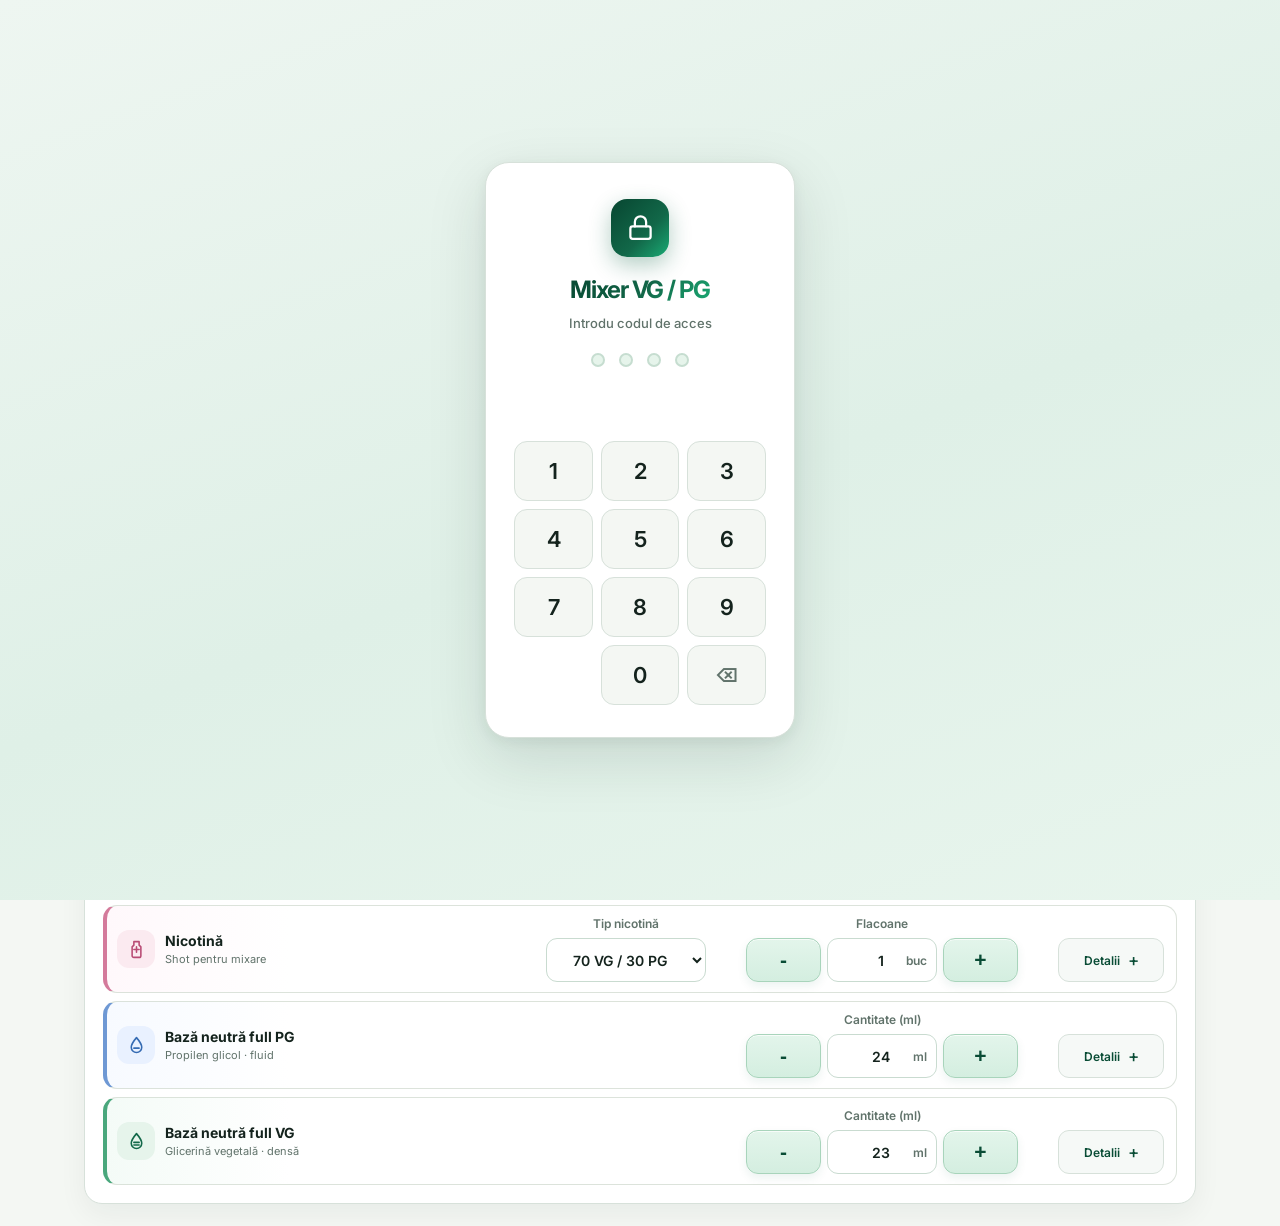
==== commit b8fe94aa: "bug fix" ====
--- a/index.html
+++ b/index.html
@@ -361,7 +361,7 @@
               </div>
             </div>
             <div class="target-layout">
-              <label class="bottle-card">
+              <div class="bottle-card">
                 <span class="bottle-media" aria-hidden="true">
                   <svg id="bottle-svg" viewBox="0 0 78 210" fill="none">
                     <defs>
@@ -815,7 +815,7 @@
                     />
                   </svg>
                 </span>
-                <span class="bottle-controls">
+                <div class="bottle-controls">
                   <span class="bottle-label">Totale flacone</span>
                   <span class="bottle-helper">Volume finale</span>
                   <span class="stepper bottle-stepper">
@@ -851,54 +851,54 @@
                       +
                     </button>
                   </span>
-                </span>
-              </label>
-              <div class="target-grid">
-                <label>
-                  Rapporto obiettivo
-                  <select id="target-preset" class="center-select">
-                    <option value="50" selected>50 VG / 50 PG</option>
-                    <option value="70">70 VG / 30 PG</option>
-                    <option value="custom">Personalizzato</option>
-                  </select>
-                </label>
-                <div id="custom-target" class="custom-target" hidden>
-                  <label>
-                    VG personalizzato (%)
-                    <span class="stepper">
-                      <button
-                        type="button"
-                        class="adjust"
-                        data-target="target-vg"
-                        data-delta="-1"
-                        aria-label="Diminuisci VG"
-                      >
-                        -
-                      </button>
-                      <input
-                        id="target-vg"
-                        class="center-value"
-                        type="text"
-                        inputmode="decimal"
-                        value="50"
-                        min="0"
-                        max="100"
-                        step="0.1"
-                      />
-                      <button
-                        type="button"
-                        class="adjust"
-                        data-target="target-vg"
-                        data-delta="1"
-                        aria-label="Aumenta VG"
-                      >
-                        +
-                      </button>
-                    </span>
-                  </label>
-                  <div class="read-only-value">
-                    <span>PG calcolato</span>
-                    <strong id="target-pg">50%</strong>
+                  <div class="bottle-ratio-wrap">
+                    <label class="target-ratio-label">
+                      Rapporto obiettivo
+                      <select id="target-preset" class="center-select">
+                        <option value="50" selected>50 VG / 50 PG</option>
+                        <option value="70">70 VG / 30 PG</option>
+                        <option value="custom">Personalizzato</option>
+                      </select>
+                    </label>
+                    <div id="custom-target" class="custom-target" hidden>
+                      <label>
+                        VG personalizzato (%)
+                        <span class="stepper">
+                          <button
+                            type="button"
+                            class="adjust"
+                            data-target="target-vg"
+                            data-delta="-1"
+                            aria-label="Diminuisci VG"
+                          >
+                            -
+                          </button>
+                          <input
+                            id="target-vg"
+                            class="center-value"
+                            type="text"
+                            inputmode="decimal"
+                            value="50"
+                            min="0"
+                            max="100"
+                            step="0.1"
+                          />
+                          <button
+                            type="button"
+                            class="adjust"
+                            data-target="target-vg"
+                            data-delta="1"
+                            aria-label="Aumenta VG"
+                          >
+                            +
+                          </button>
+                        </span>
+                      </label>
+                      <div class="read-only-value">
+                        <span>PG calcolato</span>
+                        <strong id="target-pg">50%</strong>
+                      </div>
+                    </div>
                   </div>
                 </div>
               </div>
--- a/mixer.css
+++ b/mixer.css
@@ -188,7 +188,7 @@
 
 .combined-top {
   display: grid;
-  grid-template-columns: 1fr 300px;
+  grid-template-columns: 1fr 460px;
   gap: 0;
   align-items: stretch;
 }
@@ -204,7 +204,7 @@
 .combined-right {
   border-left: 1px solid var(--border);
   min-width: 0;
-  padding-left: 22px;
+  padding-left: 26px;
   position: sticky;
   top: 18px;
 }
@@ -580,33 +580,11 @@
 
 .target-layout {
   display: grid;
-  grid-template-columns: minmax(0, 1.18fr) minmax(0, 0.82fr);
+  grid-template-columns: 1fr;
   align-items: stretch;
-  gap: 12px;
+  gap: 0;
   flex: 1;
   min-height: 0;
-}
-
-.target-grid {
-  background: linear-gradient(145deg, #fbfdfc, #f2f8f4);
-  border: 1px solid #d4e7db;
-  border-radius: 16px;
-  box-shadow: inset 0 1px 0 #fff;
-  display: grid;
-  grid-template-columns: minmax(130px, 1fr);
-  gap: 10px;
-  padding: 14px;
-  min-height: 150px;
-  align-items: center;
-  height: 100%;
-}
-
-.target-grid > label {
-  display: grid;
-  align-content: center;
-  justify-items: stretch;
-  height: 100%;
-  padding-top: 18px;
 }
 
 #target-preset {
@@ -625,16 +603,15 @@
 }
 
 .bottle-card {
-  align-items: center;
+  align-items: start;
   background: linear-gradient(145deg, #fbfdfc, #f2f8f4);
   border: 1px solid #d4e7db;
   border-radius: 16px;
   box-shadow: inset 0 1px 0 #fff;
   display: grid;
   grid-template-columns: 92px minmax(0, 1fr);
-  height: 100%;
-  min-height: 212px;
-  padding: 9px 14px 9px 14px;
+  height: auto;
+  padding: 9px 14px 14px 14px;
 }
 
 .bottle-label {
@@ -649,7 +626,6 @@
 .bottle-media {
   align-items: center;
   background: #f6fbf7;
-  border: 1px solid #e9efeb;
   border-radius: 12px;
   display: flex;
   height: 200px;
@@ -824,6 +800,18 @@
   top: 15px;
 }
 
+.bottle-ratio-wrap {
+  border-top: 1px solid var(--border);
+  justify-self: stretch;
+  margin-top: 4px;
+  padding-top: 10px;
+  width: 100%;
+}
+
+.target-ratio-label {
+  width: 100%;
+}
+
 .center-select {
   text-align: center;
   text-align-last: center;
@@ -1106,12 +1094,12 @@
 }
 
 #result-vg-box {
-  background: linear-gradient(150deg, #e4f5ec 0%, #ceeadb 100%);
+  background: var(--green-soft);
   border: 1px solid #b4d9c4;
 }
 
 #result-pg-box {
-  background: linear-gradient(150deg, #e8effe 0%, #d6e4fb 100%);
+  background: var(--blue-soft);
   border: 1px solid #b6c9f0;
 }
 
@@ -1468,26 +1456,25 @@
   }
 
   .target-layout,
-  .target-grid,
   .custom-target {
     grid-template-columns: 1fr;
   }
 
   .target-layout {
-    gap: 10px;
+    gap: 0;
   }
 
   .bottle-card {
+    align-items: center;
     background: linear-gradient(145deg, #fbfdfc, #f4faf6);
     border-radius: 17px;
     grid-template-columns: 88px minmax(0, 1fr);
     justify-self: stretch;
-    min-height: 166px;
-    padding: 8px 10px 8px 8px;
+    min-height: 0;
+    padding: 8px 10px 12px 8px;
   }
 
   .bottle-media {
-    height: 160px;
     padding: 6px;
     width: 86px;
   }
@@ -1496,18 +1483,6 @@
   .bottle-media svg {
     height: 146px;
     width: 54px;
-  }
-
-  .target-grid {
-    border-radius: 17px;
-    min-height: auto;
-    padding: 12px 10px;
-    width: 100%;
-  }
-
-  .target-grid > label {
-    height: auto;
-    padding-top: 0;
   }
 
   input,
@@ -1650,6 +1625,82 @@
   .live-dot,
   .value-flash {
     animation: none;
+  }
+}
+
+@media (min-width: 901px) {
+  /* Bottle card: bigger bottle, refined layout */
+  .bottle-card {
+    column-gap: 8px;
+    grid-template-columns: 110px minmax(0, 1fr);
+    padding: 14px 18px 18px;
+    align-items: center;
+  }
+
+  .bottle-media {
+    height: 236px;
+    width: 120px;
+  }
+
+  .bottle-media img,
+  .bottle-media svg {
+    height: 218px;
+    width: 88px;
+  }
+
+  .bottle-controls {
+    gap: 10px;
+    padding-top: 4px;
+  }
+
+  .bottle-ratio-wrap {
+    margin-top: 8px;
+    padding-top: 16px;
+  }
+
+  /* VG/PG result boxes */
+  .ratio-result {
+    gap: 12px;
+    margin: 14px 0;
+  }
+
+  .ratio-result div {
+    border-radius: 20px;
+    padding: 12px 18px;
+  }
+
+  .ratio-result strong {
+    font-size: 36px;
+  }
+
+  /* Detail stats: 3-column stacked layout */
+  .result-details {
+    grid-template-columns: repeat(3, 1fr);
+  }
+
+  .result-details > div {
+    border-radius: 13px;
+    flex-direction: column;
+    align-items: flex-start;
+    gap: 4px;
+    justify-content: flex-start;
+    padding: 12px 14px;
+  }
+
+  .result-details span {
+    font-size: 10px;
+    font-weight: 700;
+    letter-spacing: 0.08em;
+    text-transform: uppercase;
+  }
+
+  .result-details strong {
+    font-size: 15px;
+  }
+
+  .result-note {
+    border-radius: 13px;
+    margin-top: 14px;
   }
 }
 
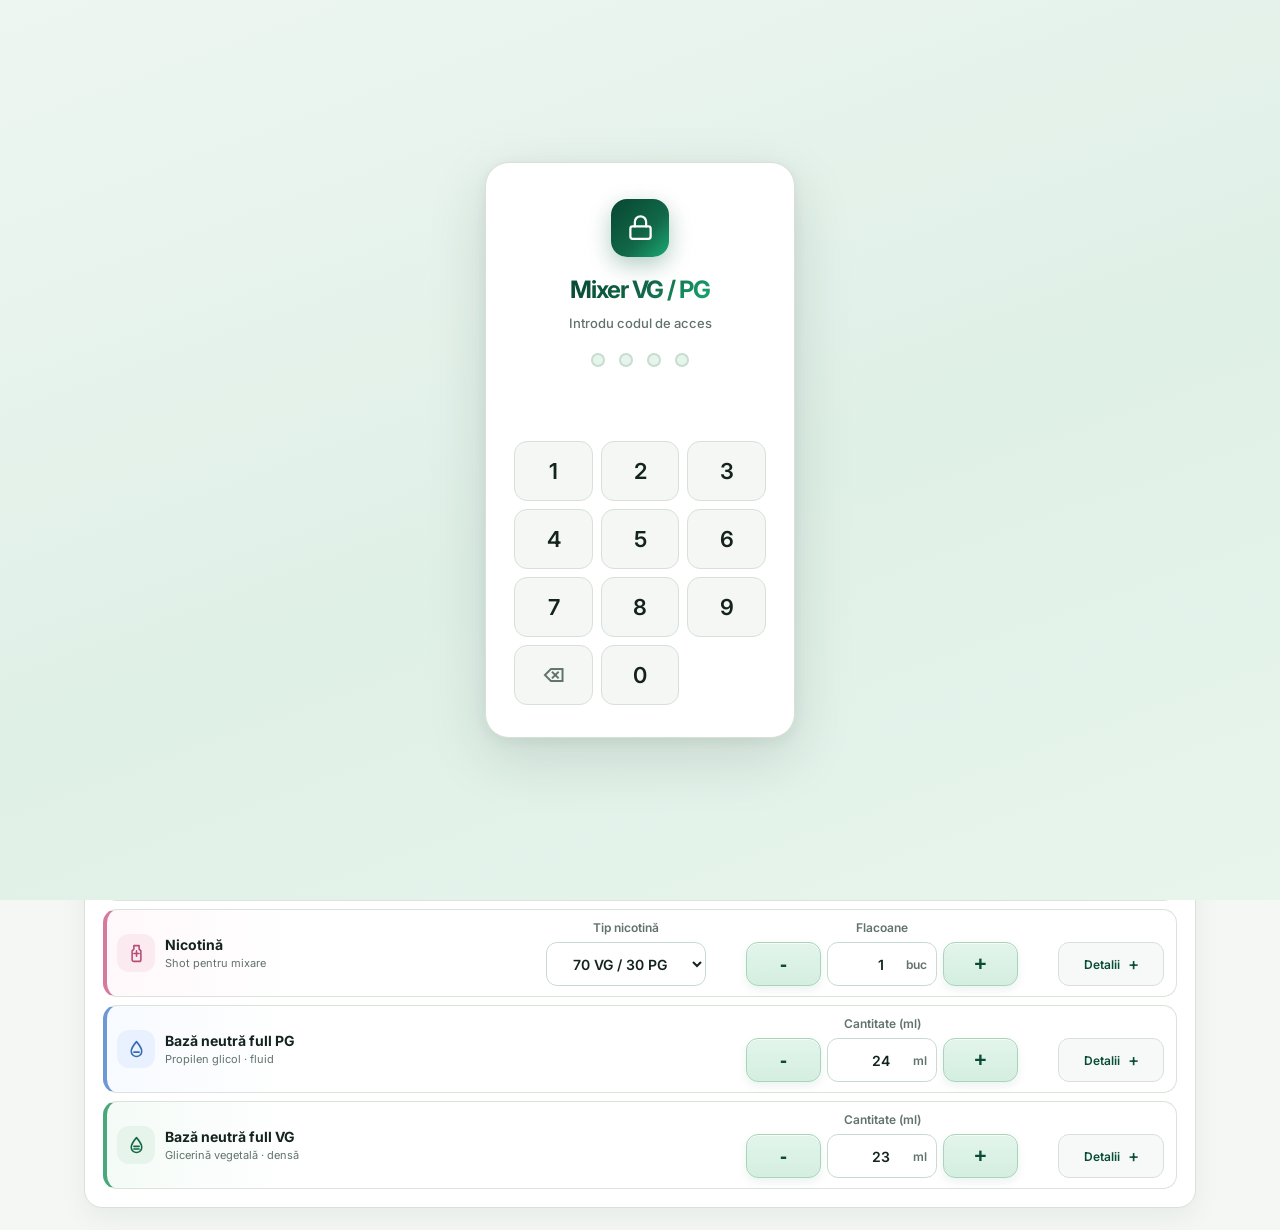
==== commit 9067b236: "bug fix" ====
--- a/index.html
+++ b/index.html
@@ -52,8 +52,6 @@
           <button type="button" class="pin-key" data-v="7">7</button>
           <button type="button" class="pin-key" data-v="8">8</button>
           <button type="button" class="pin-key" data-v="9">9</button>
-          <span class="pin-spacer" aria-hidden="true"></span>
-          <button type="button" class="pin-key" data-v="0">0</button>
           <button
             type="button"
             class="pin-key key-del"
@@ -62,6 +60,8 @@
           >
             ⌫
           </button>
+          <button type="button" class="pin-key" data-v="0">0</button>
+          <span class="pin-spacer" aria-hidden="true"></span>
         </div>
       </div>
     </div>
--- a/mixer.css
+++ b/mixer.css
@@ -344,15 +344,17 @@
 
 .price-menu-toggle {
   align-items: center;
-  background: rgba(255, 255, 255, 0.74);
+  background: linear-gradient(180deg, #e3f5eb7e 0%, #d4eee07d 100%);
   border: 1px solid rgba(18, 104, 73, 0.2);
   border-radius: 14px;
-  box-shadow: none;
+  box-shadow:
+    inset 0 1px 0 rgb(255, 255, 255),
+    0 5px 12px rgba(18, 104, 73, 0.08);
   color: var(--green-dark);
   cursor: pointer;
   display: inline-flex;
   font: inherit;
-  font-size: 13px;
+  font-size: 14px;
   font-weight: 600;
   height: 44px;
   padding: 0 14px;
@@ -1094,13 +1096,13 @@
 }
 
 #result-vg-box {
-  background: var(--green-soft);
-  border: 1px solid #b4d9c4;
+  background: white;
+  border: 3px solid var(--green-soft);
 }
 
 #result-pg-box {
-  background: var(--blue-soft);
-  border: 1px solid #b6c9f0;
+  background: white;
+  border: 3px solid var(--blue-soft);
 }
 
 .ratio-result .component-icon {
@@ -1332,11 +1334,13 @@
   }
 
   .sticky-stat--vg {
-    background: var(--green-soft);
+    background: white;
+    border: 3px solid var(--green-soft);
   }
 
   .sticky-stat--pg {
-    background: var(--blue-soft);
+    background: white;
+    border: 3px solid var(--blue-soft);
   }
 
   .sticky-stat--nic {
@@ -1766,7 +1770,7 @@
   }
 
   body.price-panel-open .price-panel {
-    bottom: calc(140px + env(safe-area-inset-bottom, 0px));
+    bottom: calc(100px + env(safe-area-inset-bottom, 0px));
   }
 
   .price-currency {
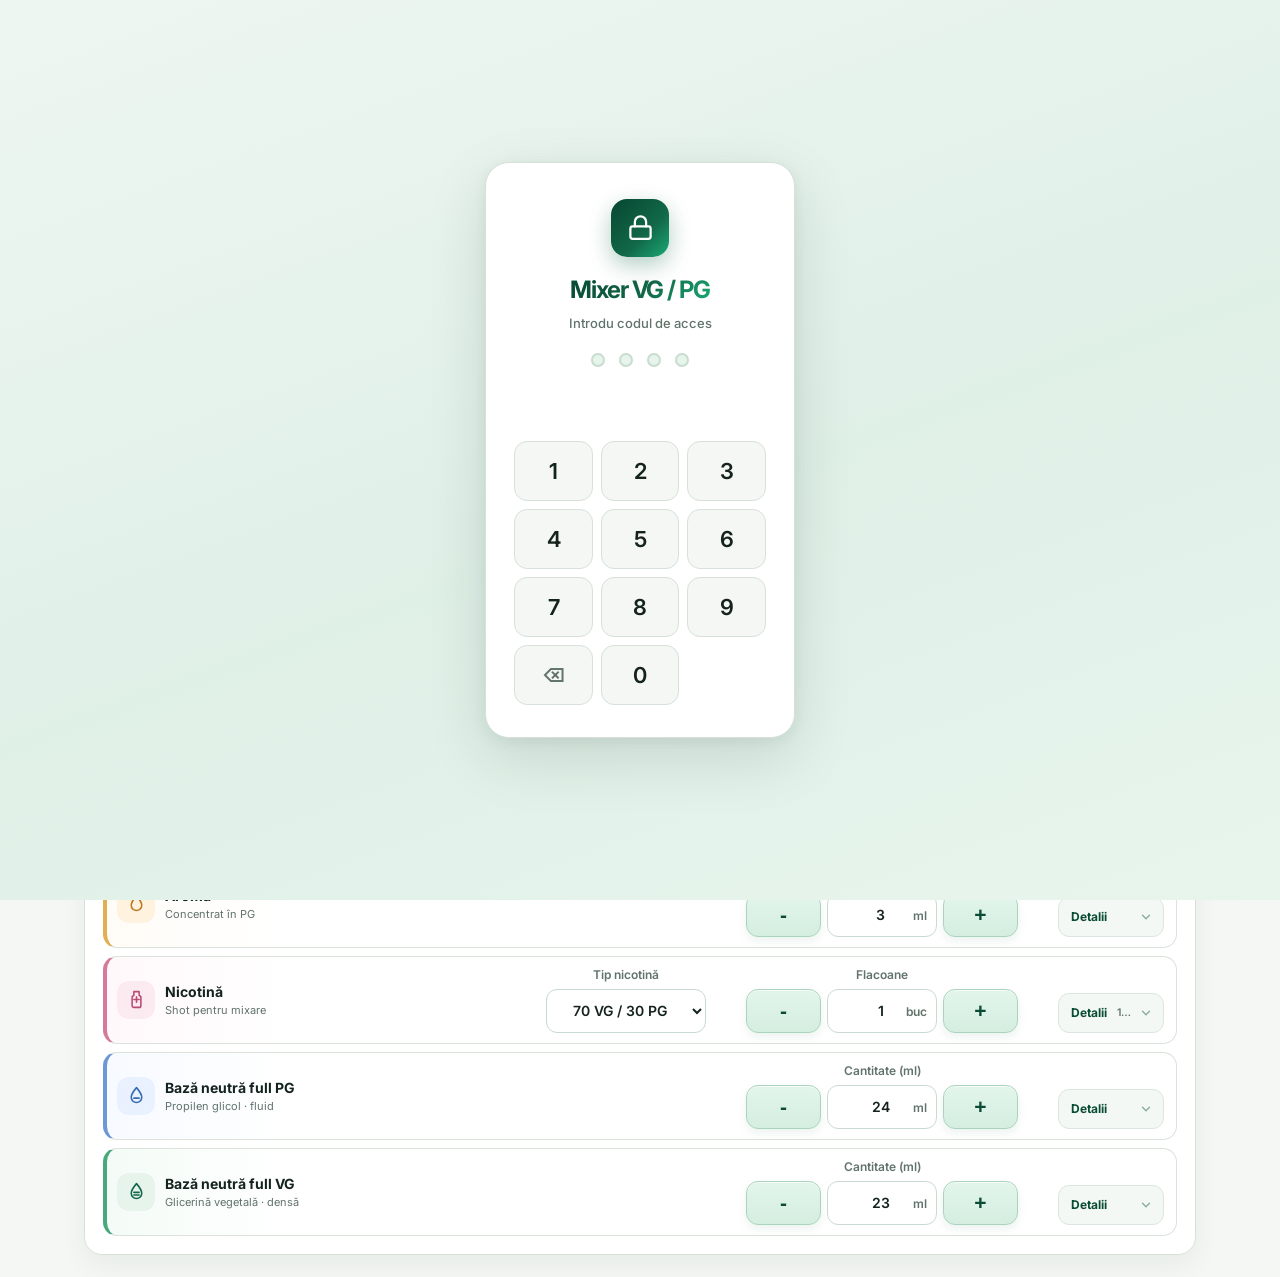
==== commit 90bd50ac: "dark mode" ====
--- a/index.html
+++ b/index.html
@@ -88,14 +88,80 @@
             >
           </div>
         </div>
-        <label class="language-control">
-          <span>Lingua</span>
-          <select id="language-select" class="center-select">
-            <option value="ro" selected>RO</option>
-            <option value="it">IT</option>
-            <option value="en">EN</option>
-          </select>
-        </label>
+        <div class="live-bar-utils">
+          <label class="language-control">
+            <span>Lingua</span>
+            <select id="language-select" class="center-select">
+              <option value="ro" selected>RO</option>
+              <option value="it">IT</option>
+              <option value="en">EN</option>
+            </select>
+          </label>
+          <button
+            type="button"
+            class="dark-toggle"
+            id="dark-mode-toggle"
+            aria-label="Modalità scura"
+            aria-pressed="false"
+          >
+            <svg class="icon-moon" viewBox="0 0 24 24" aria-hidden="true">
+              <path d="M21 12.79A9 9 0 1 1 11.21 3 7 7 0 0 0 21 12.79z"/>
+            </svg>
+            <svg class="icon-sun" viewBox="0 0 24 24" aria-hidden="true">
+              <circle cx="12" cy="12" r="5"/>
+              <line x1="12" y1="1" x2="12" y2="3"/>
+              <line x1="12" y1="21" x2="12" y2="23"/>
+              <line x1="4.22" y1="4.22" x2="5.64" y2="5.64"/>
+              <line x1="18.36" y1="18.36" x2="19.78" y2="19.78"/>
+              <line x1="1" y1="12" x2="3" y2="12"/>
+              <line x1="21" y1="12" x2="23" y2="12"/>
+              <line x1="4.22" y1="19.78" x2="5.64" y2="18.36"/>
+              <line x1="18.36" y1="5.64" x2="19.78" y2="4.22"/>
+            </svg>
+          </button>
+        </div>
+        <div class="saved-menu">
+          <button
+            type="button"
+            class="saved-menu-toggle"
+            id="saved-recipes-toggle"
+            aria-expanded="false"
+            aria-controls="saved-recipes-panel"
+          >
+            Ricette salvate
+          </button>
+          <button
+            type="button"
+            class="price-backdrop"
+            id="saved-recipes-backdrop"
+            aria-label="Chiudi ricette salvate"
+            hidden
+          ></button>
+          <div
+            class="saved-panel"
+            id="saved-recipes-panel"
+            aria-label="Ricette salvate"
+            hidden
+          >
+            <div id="saved-recipes-list" class="saved-recipes-list"></div>
+            <div class="saved-actions">
+              <button
+                type="button"
+                class="copy-recipe-btn"
+                id="copy-recipe-panel-btn"
+              >
+                Copia ricetta
+              </button>
+              <button
+                type="button"
+                class="price-save"
+                id="save-current-recipe"
+              >
+                Salva ricetta
+              </button>
+            </div>
+          </div>
+        </div>
         <div class="price-menu">
           <button
             type="button"
@@ -104,6 +170,10 @@
             aria-expanded="false"
             aria-controls="component-prices-panel"
           >
+            <svg class="btn-icon" viewBox="0 0 24 24" aria-hidden="true">
+              <path d="M20.59 13.41l-7.17 7.17a2 2 0 0 1-2.83 0L2 12V2h10l8.59 8.59a2 2 0 0 1 0 2.82z"/>
+              <circle cx="7" cy="7" r="1.2" fill="currentColor" stroke="none"/>
+            </svg>
             Costi componenti
           </button>
           <button
@@ -119,13 +189,35 @@
             aria-label="Prezzi componenti"
             hidden
           >
-            <label class="price-currency">
-              Valuta
-              <select id="price-currency" class="center-select">
-                <option value="RON" selected>RON</option>
-                <option value="EUR">EUR</option>
-              </select>
-            </label>
+            <div class="price-panel-header">
+              <span class="price-panel-title">
+                <svg viewBox="0 0 24 24" aria-hidden="true">
+                  <path d="M20.59 13.41l-7.17 7.17a2 2 0 0 1-2.83 0L2 12V2h10l8.59 8.59a2 2 0 0 1 0 2.82z"/>
+                  <circle cx="7" cy="7" r="1.2" fill="currentColor" stroke="none"/>
+                </svg>
+                Prezzi componenti
+              </span>
+              <div class="price-panel-header-end">
+                <label class="price-currency-inline">
+                  <span class="price-currency-label">Valuta</span>
+                  <select id="price-currency" class="center-select">
+                    <option value="RON" selected>RON</option>
+                    <option value="EUR">EUR</option>
+                  </select>
+                </label>
+                <button
+                  type="button"
+                  class="price-panel-close"
+                  id="component-prices-close"
+                  aria-label="Chiudi"
+                >
+                  <svg viewBox="0 0 24 24" aria-hidden="true">
+                    <line x1="18" y1="6" x2="6" y2="18"/>
+                    <line x1="6" y1="6" x2="18" y2="18"/>
+                  </svg>
+                </button>
+              </div>
+            </div>
 
             <div class="price-list">
               <div class="price-row aroma" data-price-id="aroma">
@@ -951,6 +1043,11 @@
             <p id="result-note" class="result-note">
               La composizione corrisponde al rapporto impostato.
             </p>
+            <div class="result-actions">
+              <button type="button" class="copy-recipe-btn" id="copy-recipe-btn">
+                Copia ricetta
+              </button>
+            </div>
           </section>
         </div>
 
@@ -1021,7 +1118,12 @@
               </span>
             </label>
             <details class="component-details">
-              <summary>Dettagli</summary>
+              <summary>
+                <span class="details-label">Dettagli</span>
+                <svg class="details-chevron" viewBox="0 0 24 24" aria-hidden="true">
+                  <polyline points="6 9 12 15 18 9"/>
+                </svg>
+              </summary>
               <div class="detail-grid">
                 <div class="display-field">
                   <span>Base</span>
@@ -1093,17 +1195,45 @@
               </span>
             </label>
             <details class="component-details">
-              <summary>Dettagli</summary>
+              <summary>
+                <span class="details-label">Dettagli</span>
+                <span class="details-preview" id="nicotine-summary-preview">10 ml · 20 mg/ml · 70% VG</span>
+                <svg class="details-chevron" viewBox="0 0 24 24" aria-hidden="true">
+                  <polyline points="6 9 12 15 18 9"/>
+                </svg>
+              </summary>
               <div class="detail-grid">
-                <div class="display-field">
-                  <span>Shot</span>
-                  <strong id="nicotine-shot-details">10 ml · 20 mg/ml</strong>
+                <div class="detail-info-row">
+                  <div class="display-field">
+                    <span>Shot</span>
+                    <strong id="nicotine-shot-details">10 ml · 20 mg/ml</strong>
+                  </div>
+                  <div class="display-field">
+                    <span>Tipo base</span>
+                    <output class="ratio" id="nicotine-composition"
+                      >70% VG / 30% PG</output
+                    >
+                  </div>
                 </div>
-                <div class="display-field">
-                  <span>Tipo base</span>
-                  <output class="ratio" id="nicotine-composition"
-                    >70% VG / 30% PG</output
-                  >
+                <div class="nic-inverse-section">
+                  <p class="nic-inverse-heading">Calcola boccette</p>
+                  <label class="nic-inverse-label nicotine-target-label">
+                    Nicotina obiettivo (mg/ml)
+                    <span class="input-with-unit">
+                      <input
+                        id="nic-target"
+                        class="center-value"
+                        type="text"
+                        inputmode="decimal"
+                        value=""
+                        min="0"
+                        step="0.1"
+                        placeholder="es. 3"
+                      />
+                      <b>mg/ml</b>
+                    </span>
+                  </label>
+                  <div class="nic-target-result" id="nic-target-result" hidden></div>
                 </div>
               </div>
             </details>
@@ -1158,7 +1288,12 @@
               </span>
             </label>
             <details class="component-details">
-              <summary>Dettagli</summary>
+              <summary>
+                <span class="details-label">Dettagli</span>
+                <svg class="details-chevron" viewBox="0 0 24 24" aria-hidden="true">
+                  <polyline points="6 9 12 15 18 9"/>
+                </svg>
+              </summary>
               <div class="detail-grid">
                 <div class="display-field">
                   <span>Base</span>
@@ -1221,7 +1356,12 @@
               </span>
             </label>
             <details class="component-details">
-              <summary>Dettagli</summary>
+              <summary>
+                <span class="details-label">Dettagli</span>
+                <svg class="details-chevron" viewBox="0 0 24 24" aria-hidden="true">
+                  <polyline points="6 9 12 15 18 9"/>
+                </svg>
+              </summary>
               <div class="detail-grid">
                 <div class="display-field">
                   <span>Base</span>
--- a/mixer.css
+++ b/mixer.css
@@ -116,22 +116,28 @@
   background:
     linear-gradient(
       135deg,
-      rgba(255, 255, 255, 0.96),
-      rgba(237, 248, 242, 0.94)
+      rgba(255, 255, 255, 0.97),
+      rgba(237, 248, 242, 0.95)
     ),
-    radial-gradient(circle at 16% 20%, rgba(18, 104, 73, 0.12), transparent 28%);
-  border: 1px solid rgba(18, 104, 73, 0.18);
+    radial-gradient(circle at 14% 18%, rgba(18, 104, 73, 0.1), transparent 30%);
+  border: 1px solid rgba(18, 104, 73, 0.16);
   border-radius: 18px;
   box-shadow:
-    0 12px 28px rgba(18, 42, 30, 0.075),
-    inset 0 1px 0 rgba(255, 255, 255, 0.86);
-  display: grid;
-  gap: 12px;
-  grid-template-columns: minmax(0, 1fr) 118px auto;
+    0 8px 24px rgba(18, 42, 30, 0.07),
+    inset 0 1px 0 rgba(255, 255, 255, 0.9);
+  display: flex;
+  gap: 10px;
   margin-bottom: 18px;
-  padding: 9px;
+  padding: 10px 12px;
   position: relative;
   z-index: 20;
+}
+
+.live-bar-utils {
+  align-items: center;
+  display: flex;
+  flex: none;
+  gap: 6px;
 }
 
 .live-bar-text {
@@ -258,6 +264,7 @@
   border-radius: 14px;
   color: var(--green-dark);
   display: flex;
+  flex: 1 1 auto;
   gap: 10px;
   min-width: 0;
   padding: 9px 12px;
@@ -300,30 +307,35 @@
 
 .language-control {
   align-items: center;
-  align-self: stretch;
-  background: rgba(255, 255, 255, 0.74);
+  background: rgba(255, 255, 255, 0.7);
   border: 1px solid rgba(18, 104, 73, 0.12);
-  border-radius: 14px;
+  border-radius: 12px;
   display: grid;
-  gap: 4px;
-  padding: 7px 9px;
+  gap: 2px;
+  padding: 5px 8px;
   text-align: center;
+  transition: background 0.15s ease, border-color 0.15s ease;
+}
+
+.language-control:hover {
+  background: rgba(255, 255, 255, 0.9);
+  border-color: rgba(18, 104, 73, 0.22);
 }
 
 .language-control span {
   color: var(--muted);
-  font-size: 9px;
+  font-size: 8.5px;
   font-weight: 800;
   letter-spacing: 0.1em;
   text-transform: uppercase;
 }
 
 .language-control select {
-  border-radius: 10px;
-  font-size: 13px;
+  border-radius: 8px;
+  font-size: 12px;
   font-weight: 800;
-  height: 28px;
-  padding: 0 8px;
+  height: 26px;
+  padding: 0 6px;
 }
 
 .price-backdrop {
@@ -344,67 +356,99 @@
 
 .price-menu-toggle {
   align-items: center;
-  background: linear-gradient(180deg, #e3f5eb7e 0%, #d4eee07d 100%);
-  border: 1px solid rgba(18, 104, 73, 0.2);
+  background: linear-gradient(160deg, var(--green) 0%, var(--green-dark) 100%);
+  border: 1.5px solid rgba(6, 50, 34, 0.45);
   border-radius: 14px;
   box-shadow:
-    inset 0 1px 0 rgb(255, 255, 255),
-    0 5px 12px rgba(18, 104, 73, 0.08);
-  color: var(--green-dark);
+    inset 0 1px 0 rgba(255, 255, 255, 0.14),
+    0 4px 14px rgba(18, 104, 73, 0.28);
+  color: #fff;
   cursor: pointer;
   display: inline-flex;
   font: inherit;
-  font-size: 14px;
-  font-weight: 600;
+  font-size: 13.5px;
+  font-weight: 700;
+  gap: 7px;
   height: 44px;
-  padding: 0 14px;
+  letter-spacing: -0.01em;
+  padding: 0 16px;
   transition:
-    background 0.16s ease,
-    border-color 0.16s ease,
-    color 0.16s ease,
-    transform 0.16s ease;
+    background 0.18s ease,
+    box-shadow 0.18s ease,
+    transform 0.14s ease;
+  white-space: nowrap;
+}
+
+.price-menu-toggle .btn-icon {
+  fill: none;
+  flex: none;
+  height: 15px;
+  opacity: 0.88;
+  stroke: currentColor;
+  stroke-linecap: round;
+  stroke-linejoin: round;
+  stroke-width: 2;
+  width: 15px;
 }
 
 .price-menu-toggle::after {
-  content: "›";
-  font-size: 15px;
-  font-weight: 400;
-  line-height: 1;
-  margin-left: 6px;
+  border-bottom: 2px solid currentColor;
+  border-right: 2px solid currentColor;
+  content: "";
+  display: block;
+  flex: none;
+  height: 6px;
+  margin-left: 2px;
   opacity: 0.6;
-  transition:
-    transform 0.16s ease,
-    opacity 0.16s ease;
+  transform: rotate(-45deg) translate(-1px, 1px);
+  transition: transform 0.22s cubic-bezier(0.34, 1.2, 0.64, 1), opacity 0.18s ease;
+  width: 6px;
 }
 
 .price-menu-toggle[aria-expanded="true"] {
-  background: rgba(18, 104, 73, 0.07);
-  border-color: rgba(18, 104, 73, 0.28);
-  color: var(--green-dark);
+  background: linear-gradient(160deg, var(--green-dark) 0%, #063422 100%);
+  box-shadow:
+    inset 0 1px 0 rgba(255, 255, 255, 0.1),
+    0 2px 6px rgba(18, 104, 73, 0.2);
 }
 
 .price-menu-toggle[aria-expanded="true"]::after {
-  content: "›";
-  opacity: 0.6;
-  transform: rotate(90deg);
+  opacity: 0.75;
+  transform: rotate(45deg) translate(1px, -1px);
 }
 
 .price-menu-toggle:hover {
-  background: rgba(18, 104, 73, 0.07);
-  border-color: rgba(18, 104, 73, 0.28);
+  background: linear-gradient(160deg, #168a5a 0%, #0a4030 100%);
+  box-shadow:
+    inset 0 1px 0 rgba(255, 255, 255, 0.16),
+    0 8px 22px rgba(18, 104, 73, 0.36);
 }
 
 .price-menu-toggle:active {
   transform: translateY(1px);
+}
+
+@keyframes panel-enter {
+  from {
+    opacity: 0;
+    transform: translateY(-8px) scale(0.97);
+  }
+  to {
+    opacity: 1;
+    transform: translateY(0) scale(1);
+  }
 }
 
 .price-panel {
   background: #fff;
   border: 1px solid var(--border);
-  border-radius: 16px;
-  box-shadow: 0 22px 50px rgba(18, 42, 30, 0.18);
+  border-radius: 18px;
+  box-shadow:
+    0 4px 16px rgba(18, 42, 30, 0.08),
+    0 24px 56px rgba(18, 42, 30, 0.16);
   display: grid;
   gap: 10px;
+  overflow: hidden;
   padding: 10px;
   position: absolute;
   right: 0;
@@ -413,52 +457,146 @@
   z-index: 30;
 }
 
+.price-panel:not([hidden]) {
+  animation: panel-enter 0.22s cubic-bezier(0.34, 1.2, 0.64, 1) both;
+}
+
 .price-panel[hidden] {
   display: none;
 }
 
-.price-currency {
-  align-items: center;
-  background: #f7faf8;
-  border: 1px solid var(--border);
-  border-radius: 12px;
-  display: grid;
+/* ── Price panel header ──────────────────────────────────────────────── */
+.price-panel-header {
+  align-items: center;
+  background: linear-gradient(135deg, var(--green-soft) 0%, #f0f9f4 100%);
+  border-bottom: 1px solid rgba(18, 104, 73, 0.1);
+  border-radius: 10px 10px 0 0;
+  display: flex;
+  gap: 10px;
+  justify-content: space-between;
+  margin: -10px -10px 0;
+  padding: 11px 10px 11px 14px;
+}
+
+.price-panel-title {
+  align-items: center;
+  color: var(--green-dark);
+  display: flex;
+  font-size: 13px;
+  font-weight: 800;
   gap: 8px;
-  grid-template-columns: 1fr 150px;
-  padding: 8px 10px;
+  letter-spacing: -0.01em;
+}
+
+.price-panel-title svg {
+  fill: none;
+  flex: none;
+  height: 15px;
+  opacity: 0.75;
+  stroke: currentColor;
+  stroke-linecap: round;
+  stroke-linejoin: round;
+  stroke-width: 2;
+  width: 15px;
+}
+
+.price-panel-header-end {
+  align-items: center;
+  display: flex;
+  gap: 6px;
+}
+
+.price-currency-inline {
+  align-items: center;
+  color: var(--muted);
+  display: flex;
+  font-size: 11px;
+  font-weight: 700;
+  gap: 6px;
   text-align: left;
+}
+
+.price-currency-label {
+  letter-spacing: 0.04em;
+  text-transform: uppercase;
+}
+
+.price-currency-inline select {
+  border-radius: 9px;
+  font-size: 13px;
+  font-weight: 700;
+  height: 32px;
+  padding: 0 8px;
+  width: auto;
+}
+
+.price-panel-close {
+  align-items: center;
+  background: transparent;
+  border: 1px solid transparent;
+  border-radius: 9px;
+  color: var(--muted);
+  cursor: pointer;
+  display: flex;
+  flex: none;
+  height: 32px;
+  justify-content: center;
+  padding: 0;
+  transition: background 0.15s ease, color 0.15s ease, border-color 0.15s ease;
+  width: 32px;
+}
+
+.price-panel-close:hover {
+  background: rgba(163, 60, 55, 0.08);
+  border-color: rgba(163, 60, 55, 0.2);
+  color: var(--danger);
+}
+
+.price-panel-close svg {
+  fill: none;
+  height: 14px;
+  stroke: currentColor;
+  stroke-linecap: round;
+  stroke-linejoin: round;
+  stroke-width: 2.2;
+  width: 14px;
 }
 
 .price-list {
   display: grid;
-  gap: 7px;
-  padding-bottom: 6px;
+  gap: 6px;
+  padding-bottom: 4px;
 }
 
 .price-row {
   align-items: end;
-  background: linear-gradient(90deg, #fffcf7 0, #fff 18%);
-  border: 1px solid #d2dbd0c4;
-  border-left: 4px solid #e1ae55;
+  background: linear-gradient(100deg, #fffdf9 0%, #fff 22%);
+  border: 1px solid rgba(210, 219, 208, 0.72);
+  border-left: 5px solid #e1ae55;
   border-radius: 13px;
   display: grid;
-  gap: 8px;
-  grid-template-columns: minmax(230px, 1fr) 118px 126px 126px;
-  padding: 8px 9px 9px 8px;
+  gap: 10px;
+  grid-template-columns: minmax(210px, 1fr) 110px 120px 120px;
+  padding: 10px 12px 12px 10px;
+  transition: box-shadow 0.18s ease;
+}
+
+.price-row:focus-within {
+  box-shadow: 0 4px 16px rgba(18, 42, 30, 0.08);
 }
 
 .price-row.nicotine {
-  background: linear-gradient(90deg, #fff8fb 0, #fff 18%);
+  background: linear-gradient(100deg, #fffafc 0%, #fff 22%);
   border-left-color: #d47a9b;
 }
 
 .price-row.pg {
-  background: linear-gradient(90deg, #f7faff 0, #fff 18%);
+  background: linear-gradient(100deg, #f8faff 0%, #fff 22%);
   border-left-color: #6e98d4;
 }
 
 .price-row.vg {
-  background: linear-gradient(90deg, #f4fbf7 0, #fff 18%);
+  background: linear-gradient(100deg, #f5fbf7 0%, #fff 22%);
   border-left-color: #49a77c;
 }
 
@@ -490,12 +628,23 @@
 .price-select strong {
   color: var(--ink);
   font-size: 14px;
+  font-weight: 700;
+  letter-spacing: -0.01em;
 }
 
 .price-select small {
   color: var(--muted);
   font-size: 11px;
-  margin-top: 3px;
+  font-weight: 500;
+  margin-top: 2px;
+}
+
+.price-row > label {
+  color: var(--muted);
+  font-size: 10.5px;
+  font-weight: 700;
+  letter-spacing: 0.04em;
+  text-transform: uppercase;
 }
 
 .price-row .component-icon {
@@ -991,19 +1140,23 @@
 
 .component-details summary {
   align-items: center;
-  background: #f6f9f7;
-  border: 1px solid var(--border);
+  background: #f3f8f5;
+  border: 1.5px solid #d8e8de;
   border-radius: 11px;
   color: var(--green-dark);
   cursor: pointer;
   display: flex;
   font-size: 12px;
-  font-weight: 600;
-  gap: 8px;
-  height: 44px;
-  justify-content: center;
+  font-weight: 700;
+  gap: 6px;
+  height: 40px;
+  justify-content: space-between;
   list-style: none;
-  padding: 0 10px;
+  padding: 0 10px 0 12px;
+  transition:
+    background 0.16s ease,
+    border-color 0.16s ease,
+    box-shadow 0.16s ease;
   user-select: none;
 }
 
@@ -1011,54 +1164,95 @@
   display: none;
 }
 
-.component-details summary::after {
-  content: "+";
-  font-size: 17px;
-  font-weight: 500;
-  line-height: 1;
-}
-
 .component-details[open] summary {
   background: var(--green-soft);
-  border-color: #cae2d4;
-}
-
-.component-details[open] summary::after {
-  content: "-";
-}
-
+  border-color: rgba(18, 104, 73, 0.22);
+  box-shadow: 0 2px 8px rgba(18, 104, 73, 0.08);
+}
+
+.details-label {
+  flex: none;
+  white-space: nowrap;
+}
+
+.details-preview {
+  color: var(--muted);
+  flex: 1 1 auto;
+  font-size: 10.5px;
+  font-weight: 600;
+  min-width: 0;
+  overflow: hidden;
+  padding: 0 4px;
+  text-align: right;
+  text-overflow: ellipsis;
+  white-space: nowrap;
+}
+
+.details-chevron {
+  fill: none;
+  flex: none;
+  height: 14px;
+  opacity: 0.45;
+  stroke: currentColor;
+  stroke-linecap: round;
+  stroke-linejoin: round;
+  stroke-width: 2.2;
+  transition: transform 0.22s cubic-bezier(0.34, 1.2, 0.64, 1), opacity 0.18s ease;
+  width: 14px;
+}
+
+.component-details[open] .details-chevron {
+  opacity: 0.65;
+  transform: rotate(180deg);
+}
+
+/* ── Detail popup (aroma / basePg / baseVg) ─────────────────────────── */
 .detail-grid {
   background: #fff;
   border: 1px solid var(--border);
   border-radius: 13px;
-  box-shadow: 0 15px 35px rgba(18, 42, 30, 0.12);
+  box-shadow:
+    0 4px 14px rgba(18, 42, 30, 0.08),
+    0 18px 40px rgba(18, 42, 30, 0.12);
   display: flex;
   flex-direction: column;
   gap: 4px;
   margin-top: 6px;
+  overflow: hidden;
   padding: 7px;
   position: absolute;
   right: 0;
-  width: 210px;
+  width: 220px;
   z-index: 5;
 }
 
+/* ── Nicotine detail popup: wider + structured ───────────────────────── */
 .nicotine .detail-grid {
-  width: 210px;
+  gap: 0;
+  padding: 0;
+  width: 310px;
+}
+
+.detail-info-row {
+  display: flex;
+  flex-direction: column;
+  gap: 4px;
+  padding: 8px 8px 6px;
 }
 
 .display-field {
   align-items: center;
-  background: #f7faf8;
+  background: #f5f9f6;
   border-radius: 8px;
   color: var(--muted);
   display: flex;
-  font-size: 11px;
+  font-size: 10.5px;
   font-weight: 600;
   gap: 8px;
   justify-content: space-between;
+  letter-spacing: 0.01em;
   min-width: 0;
-  padding: 5px 8px;
+  padding: 6px 9px;
 }
 
 .display-field strong,
@@ -1072,6 +1266,65 @@
 
 .ratio {
   color: var(--green-dark);
+}
+
+/* ── Nicotine inverse calculator ─────────────────────────────────────── */
+.nic-inverse-section {
+  background: linear-gradient(135deg, rgba(18, 104, 73, 0.06) 0%, rgba(18, 104, 73, 0.03) 100%);
+  border-top: 1px solid rgba(18, 104, 73, 0.1);
+  display: grid;
+  gap: 8px;
+  padding: 10px 10px 12px;
+}
+
+.nic-inverse-heading {
+  color: var(--green);
+  font-size: 9px;
+  font-weight: 800;
+  letter-spacing: 0.14em;
+  margin: 0;
+  text-transform: uppercase;
+}
+
+.nic-inverse-label {
+  color: var(--muted);
+  display: grid;
+  font-size: 11.5px;
+  font-weight: 600;
+  gap: 6px;
+  text-align: center;
+}
+
+.nic-inverse-label .input-with-unit {
+  flex: none;
+  width: 100%;
+}
+
+.nic-inverse-label .input-with-unit input {
+  font-size: 15px;
+  font-weight: 700;
+  height: 40px;
+}
+
+.nic-target-result {
+  align-items: center;
+  background: linear-gradient(135deg, var(--green) 0%, #19aa6a 100%);
+  border-radius: 9px;
+  box-shadow: 0 4px 12px rgba(18, 104, 73, 0.28);
+  color: #fff;
+  display: flex;
+  font-size: 13px;
+  font-weight: 800;
+  justify-content: center;
+  letter-spacing: -0.01em;
+  min-height: 38px;
+  padding: 8px 12px;
+  text-align: center;
+  text-shadow: 0 1px 2px rgba(0, 0, 0, 0.12);
+}
+
+.nic-target-result[hidden] {
+  display: none;
 }
 
 .result .step {
@@ -1594,6 +1847,14 @@
     width: 100%;
   }
 
+  .nicotine .detail-grid {
+    padding: 0;
+  }
+
+  .detail-info-row {
+    padding: 8px 8px 6px;
+  }
+
   .nicotine-settings label,
   .nicotine-settings input,
   .nicotine-settings select {
@@ -1711,35 +1972,37 @@
 /* Evita lo zoom automatico quando tocchi input/select su iPhone */
 @media (max-width: 740px) {
   .live-bar {
-    align-items: stretch;
-    display: grid;
+    flex-wrap: wrap;
     gap: 8px;
-    grid-template-columns: 1fr auto;
     padding: 9px;
   }
 
   .live-status {
+    flex: 1 1 auto;
     padding: 9px 10px;
   }
 
   .live-status small {
     display: none;
+  }
+
+  .live-bar-utils {
+    flex: none;
   }
 
   .language-control {
     align-items: center;
     grid-template-columns: auto auto;
-    min-height: 44px;
-    padding: 7px 10px;
+    padding: 5px 8px;
     text-align: center;
   }
 
   .language-control select {
-    height: 34px;
+    height: 26px;
   }
 
   .price-menu {
-    grid-column: 1 / -1;
+    flex: 1 0 100%;
     width: 100%;
   }
 
@@ -1751,14 +2014,15 @@
   }
 
   .price-panel {
-    border-radius: 14px;
+    animation: none;
+    border-radius: 16px;
     bottom: calc(128px + env(safe-area-inset-bottom, 0px) + 10px);
     display: flex;
     flex-direction: column;
-    gap: 7px;
+    gap: 0;
     left: 10px;
     overflow-y: auto;
-    padding: 8px;
+    padding: 10px;
     position: fixed;
     right: 10px;
     top: 10px;
@@ -1773,8 +2037,11 @@
     bottom: calc(100px + env(safe-area-inset-bottom, 0px));
   }
 
-  .price-currency {
+  .price-panel-header {
+    border-radius: 8px 8px 0 0;
     flex-shrink: 0;
+    margin: -10px -10px 10px;
+    padding: 10px 10px 10px 12px;
   }
 
   .price-list {
@@ -1787,7 +2054,7 @@
   .price-row {
     gap: 6px;
     grid-template-columns: repeat(2, minmax(0, 1fr));
-    padding: 6px 7px;
+    padding: 8px 8px 10px;
   }
 
   .price-row.nicotine {
@@ -1808,12 +2075,6 @@
 
   .price-empty {
     display: none;
-  }
-
-  .price-currency {
-    grid-template-columns: 1fr 112px;
-    padding: 7px 8px;
-    text-align: center;
   }
 
   .price-select {
@@ -1834,16 +2095,17 @@
     font-size: 10px;
   }
 
-  .price-row label {
+  .price-row > label {
+    font-size: 9.5px;
     gap: 5px;
   }
 
   .price-actions {
     background: #fff;
-    bottom: -8px;
+    bottom: -10px;
     flex-shrink: 0;
-    margin: 0 -8px -8px;
-    padding: 8px;
+    margin: 0 -10px -10px;
+    padding: 8px 10px;
     position: sticky;
     z-index: 1;
   }
@@ -1852,8 +2114,7 @@
     width: 100%;
   }
 
-  .price-row input,
-  .price-currency select {
+  .price-row input {
     height: 36px;
   }
 
@@ -1862,3 +2123,577 @@
     font-size: 16px;
   }
 }
+
+/* ── Dark mode ─────────────────────────────────────────────────────── */
+[data-theme="dark"] {
+  --bg: #0e1812;
+  --panel: #162019;
+  --ink: #deeee6;
+  --muted: #7ba48a;
+  --border: #263d2e;
+  --green: #2ec47e;
+  --green-dark: #5ddba8;
+  --green-soft: #193028;
+  --blue-soft: #182540;
+  --blue: #6da0e0;
+  --amber-soft: #2c2010;
+  --amber: #d9a040;
+  --pink-soft: #2c1222;
+  --pink: #e07aaa;
+  --danger: #e06060;
+  --shadow: 0 10px 28px rgba(0, 0, 0, 0.38);
+}
+
+[data-theme="dark"] body {
+  background: var(--bg);
+  color: var(--ink);
+}
+
+[data-theme="dark"] .hero {
+  background:
+    linear-gradient(90deg, rgba(18,40,28,0.92) 0%, rgba(14,32,22,0.88) 100%),
+    url("mixer-assets/steam-hero.jpg");
+  background-position: center 42%;
+  background-size: cover;
+  border-color: rgba(46,196,126,0.18);
+}
+
+[data-theme="dark"] .hero h1 {
+  color: var(--green-dark);
+  -webkit-text-fill-color: var(--green-dark);
+}
+
+[data-theme="dark"] .hero .intro {
+  color: var(--muted);
+}
+
+[data-theme="dark"] .live-bar {
+  background:
+    linear-gradient(135deg, rgba(22,32,25,0.98), rgba(18,40,28,0.96)),
+    radial-gradient(circle at 16% 20%, rgba(46,196,126,0.12), transparent 28%);
+  border-color: rgba(46,196,126,0.22);
+}
+
+[data-theme="dark"] .live-status,
+[data-theme="dark"] .language-control {
+  background: rgba(22,32,25,0.8);
+  border-color: rgba(46,196,126,0.15);
+  color: var(--green-dark);
+}
+
+[data-theme="dark"] .live-status small {
+  color: var(--muted);
+}
+
+[data-theme="dark"] .panel,
+[data-theme="dark"] .combined-left,
+[data-theme="dark"] .ingredients {
+  background: var(--panel);
+  border-color: var(--border);
+}
+
+[data-theme="dark"] input,
+[data-theme="dark"] select {
+  background: #0e1812;
+  border-color: #2e4838;
+  color: var(--ink);
+}
+
+[data-theme="dark"] input:focus,
+[data-theme="dark"] select:focus {
+  border-color: var(--green);
+  box-shadow: 0 0 0 3px rgba(46,196,126,0.18);
+}
+
+[data-theme="dark"] .adjust {
+  background: linear-gradient(180deg, #1e3828 0%, #182e22 100%);
+  border-color: #2e5038;
+  color: var(--green-dark);
+}
+
+[data-theme="dark"] .adjust:hover {
+  background: linear-gradient(180deg, #243e2e 0%, #1e3428 100%);
+}
+
+[data-theme="dark"] .adjust:active {
+  background: #1a2e22;
+}
+
+[data-theme="dark"] .component-row {
+  background: linear-gradient(90deg, #1a2016 0, #162019 17%);
+  border-color: #263d2e;
+}
+
+[data-theme="dark"] .component-row.nicotine {
+  background: linear-gradient(90deg, #1e1620 0, #162019 17%);
+  border-left-color: #c46090;
+}
+
+[data-theme="dark"] .component-row.pg {
+  background: linear-gradient(90deg, #141824 0, #162019 17%);
+  border-left-color: #5880c0;
+}
+
+[data-theme="dark"] .component-row.vg {
+  background: linear-gradient(90deg, #12201a 0, #162019 17%);
+  border-left-color: #3a9060;
+}
+
+[data-theme="dark"] .detail-grid {
+  background: #162019;
+  border-color: var(--border);
+}
+
+[data-theme="dark"] .nic-inverse-section {
+  background: linear-gradient(135deg, rgba(46,196,126,0.07), rgba(46,196,126,0.03));
+  border-top-color: rgba(46,196,126,0.12);
+}
+
+[data-theme="dark"] .nic-inverse-heading {
+  color: var(--green);
+}
+
+[data-theme="dark"] #result-vg-box {
+  background: #162019;
+  border-color: var(--green-soft);
+}
+
+[data-theme="dark"] #result-pg-box {
+  background: #162019;
+  border-color: var(--blue-soft);
+}
+
+[data-theme="dark"] .result-details > div {
+  background: #1a2820;
+  border-color: var(--border);
+}
+
+[data-theme="dark"] .result-note {
+  background: #1a2820;
+  color: var(--muted);
+}
+
+[data-theme="dark"] .result-note.changed {
+  background: var(--amber-soft);
+  color: #c8902a;
+}
+
+[data-theme="dark"] .result.error .result-note {
+  background: #2c1212;
+  color: var(--danger);
+}
+
+[data-theme="dark"] .bottle-card {
+  background: linear-gradient(145deg, #1a2820, #162019);
+  border-color: var(--border);
+}
+
+[data-theme="dark"] .price-panel,
+[data-theme="dark"] .saved-panel {
+  background: #162019;
+  border-color: var(--border);
+}
+
+[data-theme="dark"] .price-row {
+  background: linear-gradient(90deg, #1e201a 0, #162019 18%);
+  border-color: #263d2e;
+}
+
+[data-theme="dark"] .price-row.nicotine {
+  background: linear-gradient(90deg, #1e161e 0, #162019 18%);
+}
+
+[data-theme="dark"] .price-row.pg {
+  background: linear-gradient(90deg, #141820 0, #162019 18%);
+}
+
+[data-theme="dark"] .price-row.vg {
+  background: linear-gradient(90deg, #12201a 0, #162019 18%);
+}
+
+[data-theme="dark"] .price-currency {
+  background: #1a2820;
+  border-color: var(--border);
+}
+
+[data-theme="dark"] .price-actions {
+  background: linear-gradient(180deg, rgba(22,32,25,0.9), #162019 42%);
+  border-color: var(--border);
+}
+
+[data-theme="dark"] .price-menu-toggle {
+  background: linear-gradient(160deg, var(--green) 0%, #19703f 100%);
+  border-color: rgba(46,196,126,0.4);
+  box-shadow:
+    inset 0 1px 0 rgba(255,255,255,0.12),
+    0 4px 16px rgba(46,196,126,0.22);
+  color: #0e1812;
+}
+
+[data-theme="dark"] .price-panel-header {
+  background: linear-gradient(135deg, rgba(25,48,40,0.9), rgba(22,40,30,0.7));
+  border-bottom-color: rgba(46,196,126,0.12);
+}
+
+[data-theme="dark"] .price-panel-close:hover {
+  background: rgba(224, 96, 96, 0.12);
+  border-color: rgba(224, 96, 96, 0.25);
+}
+
+[data-theme="dark"] .component-details summary {
+  background: #1a2e22;
+  border-color: #2a4232;
+  color: var(--green-dark);
+}
+
+[data-theme="dark"] .component-details[open] summary {
+  background: var(--green-soft);
+  border-color: rgba(46,196,126,0.2);
+}
+
+[data-theme="dark"] .display-field {
+  background: #1a2820;
+}
+
+[data-theme="dark"] .sticky-result {
+  background: linear-gradient(180deg, rgba(22,32,25,0.97), rgba(18,28,22,0.99));
+  border-color: rgba(46,196,126,0.2);
+}
+
+[data-theme="dark"] .sticky-stat {
+  border-color: rgba(46,196,126,0.12);
+}
+
+[data-theme="dark"] .sticky-stat--vg {
+  background: #162019;
+  border-color: var(--green-soft);
+}
+
+[data-theme="dark"] .sticky-stat--pg {
+  background: #162019;
+  border-color: var(--blue-soft);
+}
+
+[data-theme="dark"] .sticky-stat--nic {
+  background: #1a2820;
+}
+
+[data-theme="dark"] .sticky-stat--cost {
+  background: var(--amber-soft);
+}
+
+[data-theme="dark"] .sticky-note-text {
+  background: rgba(46,196,126,0.12);
+  color: var(--green);
+}
+
+[data-theme="dark"] .read-only-value strong {
+  background: var(--green-soft);
+  color: var(--green-dark);
+}
+
+/* ── Dark mode toggle button ─────────────────────────────────────────── */
+.dark-toggle {
+  align-items: center;
+  background: rgba(255,255,255,0.7);
+  border: 1px solid rgba(18,104,73,0.12);
+  border-radius: 12px;
+  color: var(--green-dark);
+  cursor: pointer;
+  display: flex;
+  font: inherit;
+  height: 36px;
+  justify-content: center;
+  padding: 0;
+  transition: background 0.16s ease, border-color 0.16s ease;
+  width: 36px;
+}
+
+[data-theme="dark"] .dark-toggle {
+  background: rgba(22,32,25,0.8);
+  border-color: rgba(46,196,126,0.15);
+}
+
+.dark-toggle:hover {
+  background: rgba(18,104,73,0.1);
+  border-color: rgba(18,104,73,0.25);
+}
+
+.dark-toggle svg {
+  fill: none;
+  height: 18px;
+  stroke: currentColor;
+  stroke-linecap: round;
+  stroke-linejoin: round;
+  stroke-width: 1.8;
+  width: 18px;
+  flex: none;
+}
+
+/* sun icon in dark mode, moon icon in light mode */
+.dark-toggle .icon-moon { display: block; }
+.dark-toggle .icon-sun  { display: none; }
+
+[data-theme="dark"] .dark-toggle .icon-moon { display: none; }
+[data-theme="dark"] .dark-toggle .icon-sun  { display: block; }
+
+/* ── Saved recipes ────────────────────────────────────────────────────── */
+.saved-menu {
+  position: relative;
+  z-index: 31;
+}
+
+.saved-menu-toggle {
+  align-items: center;
+  background: rgba(255, 255, 255, 0.7);
+  border: 1.5px solid rgba(18, 104, 73, 0.22);
+  border-radius: 14px;
+  box-shadow: inset 0 1px 0 rgba(255,255,255,0.85), 0 2px 6px rgba(18,104,73,0.06);
+  color: var(--green-dark);
+  cursor: pointer;
+  display: inline-flex;
+  font: inherit;
+  font-size: 13.5px;
+  font-weight: 600;
+  height: 44px;
+  padding: 0 14px;
+  transition: background 0.16s ease, border-color 0.16s ease, box-shadow 0.16s ease;
+  white-space: nowrap;
+}
+
+[data-theme="dark"] .saved-menu-toggle {
+  background: rgba(22, 40, 30, 0.6);
+  border-color: rgba(46,196,126,0.22);
+  color: var(--green-dark);
+}
+
+.saved-menu-toggle::after {
+  border-bottom: 2px solid currentColor;
+  border-right: 2px solid currentColor;
+  content: "";
+  display: block;
+  flex: none;
+  height: 6px;
+  margin-left: 6px;
+  opacity: 0.45;
+  transform: rotate(-45deg) translate(-1px, 1px);
+  transition: transform 0.22s cubic-bezier(0.34, 1.2, 0.64, 1), opacity 0.18s ease;
+  width: 6px;
+}
+
+.saved-menu-toggle[aria-expanded="true"]::after {
+  opacity: 0.65;
+  transform: rotate(45deg) translate(1px, -1px);
+}
+
+.saved-menu-toggle:hover {
+  background: rgba(18,104,73,0.07);
+  border-color: rgba(18,104,73,0.3);
+  box-shadow: inset 0 1px 0 rgba(255,255,255,0.85), 0 4px 12px rgba(18,104,73,0.1);
+}
+
+.saved-panel {
+  background: #fff;
+  border: 1px solid var(--border);
+  border-radius: 16px;
+  box-shadow: 0 22px 50px rgba(18,42,30,0.18);
+  display: flex;
+  flex-direction: column;
+  gap: 10px;
+  padding: 10px;
+  position: absolute;
+  left: 0;
+  top: calc(100% + 10px);
+  width: min(520px, calc(100vw - 48px));
+  z-index: 30;
+}
+
+.saved-panel[hidden] { display: none; }
+
+.saved-recipes-list {
+  display: flex;
+  flex-direction: column;
+  gap: 6px;
+  max-height: 340px;
+  overflow-y: auto;
+}
+
+.saved-recipe-row {
+  align-items: center;
+  background: #f7faf8;
+  border: 1px solid var(--border);
+  border-radius: 11px;
+  display: flex;
+  gap: 10px;
+  justify-content: space-between;
+  padding: 9px 10px;
+}
+
+[data-theme="dark"] .saved-recipe-row {
+  background: #1a2820;
+  border-color: var(--border);
+}
+
+.saved-recipe-info {
+  min-width: 0;
+}
+
+.saved-recipe-info strong {
+  color: var(--ink);
+  display: block;
+  font-size: 14px;
+  overflow: hidden;
+  text-overflow: ellipsis;
+  white-space: nowrap;
+}
+
+.saved-recipe-info small {
+  color: var(--muted);
+  display: block;
+  font-size: 11px;
+  margin-top: 2px;
+}
+
+.saved-recipe-actions {
+  align-items: center;
+  display: flex;
+  flex: none;
+  gap: 6px;
+}
+
+.saved-load-btn {
+  background: var(--green-soft);
+  border: 1px solid rgba(18,104,73,0.2);
+  border-radius: 8px;
+  color: var(--green-dark);
+  cursor: pointer;
+  font: inherit;
+  font-size: 12px;
+  font-weight: 700;
+  height: 32px;
+  padding: 0 10px;
+  transition: background 0.16s ease;
+}
+
+.saved-load-btn:hover {
+  background: rgba(18,104,73,0.14);
+}
+
+[data-theme="dark"] .saved-load-btn {
+  background: rgba(46,196,126,0.15);
+  border-color: rgba(46,196,126,0.25);
+}
+
+.saved-delete-btn {
+  align-items: center;
+  background: transparent;
+  border: 1px solid var(--border);
+  border-radius: 8px;
+  color: var(--muted);
+  cursor: pointer;
+  display: flex;
+  font: inherit;
+  font-size: 18px;
+  font-weight: 400;
+  height: 32px;
+  justify-content: center;
+  line-height: 1;
+  padding: 0;
+  transition: background 0.16s ease, color 0.16s ease;
+  width: 32px;
+}
+
+.saved-delete-btn:hover {
+  background: #fff0ef;
+  border-color: #e0b0b0;
+  color: var(--danger);
+}
+
+.no-recipes {
+  color: var(--muted);
+  font-size: 13px;
+  padding: 14px 10px;
+  text-align: center;
+}
+
+.saved-actions {
+  background: linear-gradient(180deg, rgba(255,255,255,0.88), #fff 42%);
+  border-top: 1px solid var(--border);
+  display: flex;
+  gap: 8px;
+  justify-content: flex-end;
+  margin: 0 -10px -10px;
+  padding: 10px;
+}
+
+[data-theme="dark"] .saved-actions {
+  background: linear-gradient(180deg, rgba(22,32,25,0.9), #162019 42%);
+  border-color: var(--border);
+}
+
+/* ── Copy recipe button ──────────────────────────────────────────────── */
+.result-actions {
+  display: flex;
+  gap: 8px;
+  margin-top: 12px;
+}
+
+.copy-recipe-btn {
+  align-items: center;
+  background: transparent;
+  border: 1px solid var(--border);
+  border-radius: 10px;
+  color: var(--muted);
+  cursor: pointer;
+  display: inline-flex;
+  font: inherit;
+  font-size: 13px;
+  font-weight: 600;
+  height: 36px;
+  padding: 0 13px;
+  transition: background 0.16s ease, border-color 0.16s ease, color 0.16s ease;
+}
+
+.copy-recipe-btn:hover {
+  background: var(--green-soft);
+  border-color: rgba(18,104,73,0.25);
+  color: var(--green-dark);
+}
+
+.copy-recipe-btn:disabled {
+  background: var(--green-soft);
+  color: var(--green-dark);
+  cursor: default;
+}
+
+
+/* ── Mobile adjustments for saved menu ──────────────────────────────── */
+@media (max-width: 740px) {
+  .saved-menu {
+    flex: 1 0 100%;
+    width: 100%;
+  }
+
+  .saved-menu-toggle {
+    border-radius: 13px;
+    height: 44px;
+    justify-content: center;
+    width: 100%;
+  }
+
+  .saved-panel {
+    border-radius: 14px;
+    bottom: calc(128px + env(safe-area-inset-bottom, 0px) + 10px);
+    left: 10px;
+    max-height: 70vh;
+    overflow-y: auto;
+    position: fixed;
+    right: 10px;
+    top: 10px;
+    width: auto;
+  }
+
+  body.saved-panel-open .sticky-result {
+    display: none !important;
+  }
+}
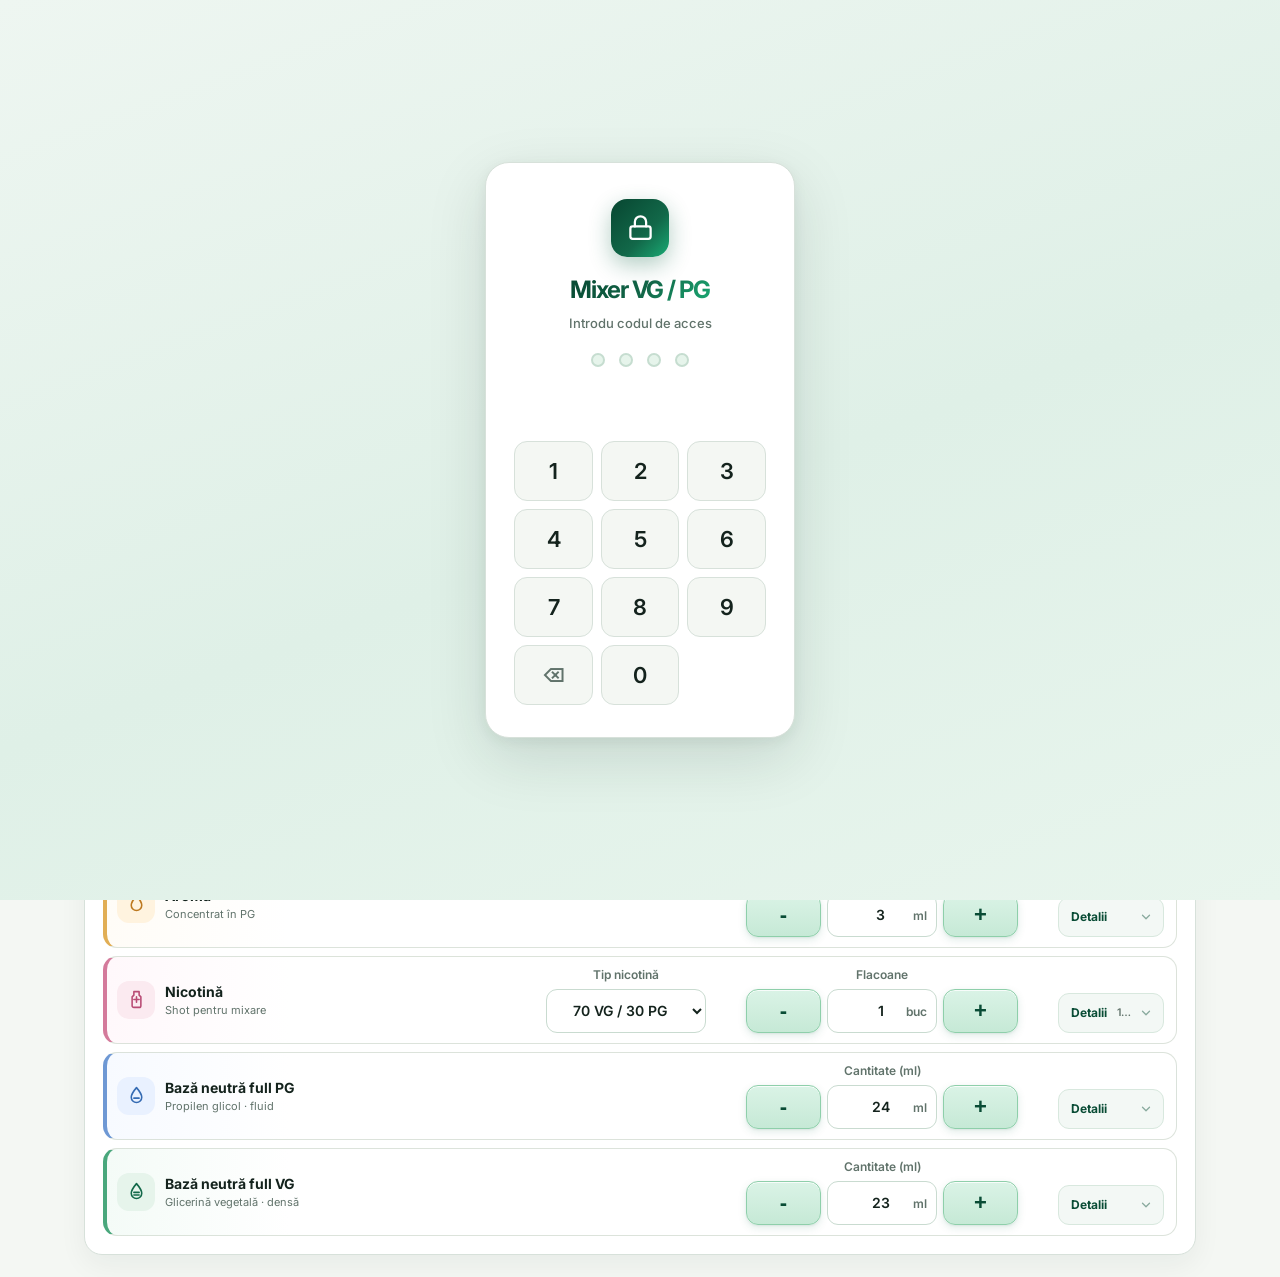
==== commit 9457ead2: "bugfix" ====
--- a/index.html
+++ b/index.html
@@ -105,18 +105,18 @@
             aria-pressed="false"
           >
             <svg class="icon-moon" viewBox="0 0 24 24" aria-hidden="true">
-              <path d="M21 12.79A9 9 0 1 1 11.21 3 7 7 0 0 0 21 12.79z"/>
+              <path d="M21 12.79A9 9 0 1 1 11.21 3 7 7 0 0 0 21 12.79z" />
             </svg>
             <svg class="icon-sun" viewBox="0 0 24 24" aria-hidden="true">
-              <circle cx="12" cy="12" r="5"/>
-              <line x1="12" y1="1" x2="12" y2="3"/>
-              <line x1="12" y1="21" x2="12" y2="23"/>
-              <line x1="4.22" y1="4.22" x2="5.64" y2="5.64"/>
-              <line x1="18.36" y1="18.36" x2="19.78" y2="19.78"/>
-              <line x1="1" y1="12" x2="3" y2="12"/>
-              <line x1="21" y1="12" x2="23" y2="12"/>
-              <line x1="4.22" y1="19.78" x2="5.64" y2="18.36"/>
-              <line x1="18.36" y1="5.64" x2="19.78" y2="4.22"/>
+              <circle cx="12" cy="12" r="5" />
+              <line x1="12" y1="1" x2="12" y2="3" />
+              <line x1="12" y1="21" x2="12" y2="23" />
+              <line x1="4.22" y1="4.22" x2="5.64" y2="5.64" />
+              <line x1="18.36" y1="18.36" x2="19.78" y2="19.78" />
+              <line x1="1" y1="12" x2="3" y2="12" />
+              <line x1="21" y1="12" x2="23" y2="12" />
+              <line x1="4.22" y1="19.78" x2="5.64" y2="18.36" />
+              <line x1="18.36" y1="5.64" x2="19.78" y2="4.22" />
             </svg>
           </button>
         </div>
@@ -152,11 +152,7 @@
               >
                 Copia ricetta
               </button>
-              <button
-                type="button"
-                class="price-save"
-                id="save-current-recipe"
-              >
+              <button type="button" class="price-save" id="save-current-recipe">
                 Salva ricetta
               </button>
             </div>
@@ -171,8 +167,10 @@
             aria-controls="component-prices-panel"
           >
             <svg class="btn-icon" viewBox="0 0 24 24" aria-hidden="true">
-              <path d="M20.59 13.41l-7.17 7.17a2 2 0 0 1-2.83 0L2 12V2h10l8.59 8.59a2 2 0 0 1 0 2.82z"/>
-              <circle cx="7" cy="7" r="1.2" fill="currentColor" stroke="none"/>
+              <path
+                d="M20.59 13.41l-7.17 7.17a2 2 0 0 1-2.83 0L2 12V2h10l8.59 8.59a2 2 0 0 1 0 2.82z"
+              />
+              <circle cx="7" cy="7" r="1.2" fill="currentColor" stroke="none" />
             </svg>
             Costi componenti
           </button>
@@ -192,8 +190,16 @@
             <div class="price-panel-header">
               <span class="price-panel-title">
                 <svg viewBox="0 0 24 24" aria-hidden="true">
-                  <path d="M20.59 13.41l-7.17 7.17a2 2 0 0 1-2.83 0L2 12V2h10l8.59 8.59a2 2 0 0 1 0 2.82z"/>
-                  <circle cx="7" cy="7" r="1.2" fill="currentColor" stroke="none"/>
+                  <path
+                    d="M20.59 13.41l-7.17 7.17a2 2 0 0 1-2.83 0L2 12V2h10l8.59 8.59a2 2 0 0 1 0 2.82z"
+                  />
+                  <circle
+                    cx="7"
+                    cy="7"
+                    r="1.2"
+                    fill="currentColor"
+                    stroke="none"
+                  />
                 </svg>
                 Prezzi componenti
               </span>
@@ -212,8 +218,8 @@
                   aria-label="Chiudi"
                 >
                   <svg viewBox="0 0 24 24" aria-hidden="true">
-                    <line x1="18" y1="6" x2="6" y2="18"/>
-                    <line x1="6" y1="6" x2="18" y2="18"/>
+                    <line x1="18" y1="6" x2="6" y2="18" />
+                    <line x1="6" y1="6" x2="18" y2="18" />
                   </svg>
                 </button>
               </div>
@@ -444,9 +450,9 @@
                     viewBox="0 0 24 24"
                     aria-hidden="true"
                   >
-                    <circle cx="12" cy="12" r="10"/>
-                    <circle cx="12" cy="12" r="6"/>
-                    <circle cx="12" cy="12" r="2"/>
+                    <circle cx="12" cy="12" r="10" />
+                    <circle cx="12" cy="12" r="6" />
+                    <circle cx="12" cy="12" r="2" />
                   </svg>
                   Imposta l'obiettivo
                 </h2>
@@ -1000,7 +1006,7 @@
             <p class="step">03</p>
             <h2>
               <svg class="heading-icon" viewBox="0 0 24 24" aria-hidden="true">
-                <path d="M12 2c-5 6-7 10-7 13a7 7 0 0 0 14 0c0-3-2-7-7-13z"/>
+                <path d="M12 2c-5 6-7 10-7 13a7 7 0 0 0 14 0c0-3-2-7-7-13z" />
               </svg>
               Risultato finale
             </h2>
@@ -1044,7 +1050,11 @@
               La composizione corrisponde al rapporto impostato.
             </p>
             <div class="result-actions">
-              <button type="button" class="copy-recipe-btn" id="copy-recipe-btn">
+              <button
+                type="button"
+                class="copy-recipe-btn"
+                id="copy-recipe-btn"
+              >
                 Copia ricetta
               </button>
             </div>
@@ -1061,9 +1071,11 @@
                   viewBox="0 0 24 24"
                   aria-hidden="true"
                 >
-                  <path d="m2 22 1-1h3l9-9"/>
-                  <path d="M3 21v-3l9-9"/>
-                  <path d="m15 6 3.4-3.4a2.1 2.1 0 1 1 3 3L18 9l.4.4a2.1 2.1 0 1 1-3 3l-3.8-3.8a2.1 2.1 0 1 1 3-3l.4.4Z"/>
+                  <path d="m2 22 1-1h3l9-9" />
+                  <path d="M3 21v-3l9-9" />
+                  <path
+                    d="m15 6 3.4-3.4a2.1 2.1 0 1 1 3 3L18 9l.4.4a2.1 2.1 0 1 1-3 3l-3.8-3.8a2.1 2.1 0 1 1 3-3l.4.4Z"
+                  />
                 </svg>
                 Regola i componenti
               </h2>
@@ -1120,8 +1132,12 @@
             <details class="component-details">
               <summary>
                 <span class="details-label">Dettagli</span>
-                <svg class="details-chevron" viewBox="0 0 24 24" aria-hidden="true">
-                  <polyline points="6 9 12 15 18 9"/>
+                <svg
+                  class="details-chevron"
+                  viewBox="0 0 24 24"
+                  aria-hidden="true"
+                >
+                  <polyline points="6 9 12 15 18 9" />
                 </svg>
               </summary>
               <div class="detail-grid">
@@ -1197,9 +1213,15 @@
             <details class="component-details">
               <summary>
                 <span class="details-label">Dettagli</span>
-                <span class="details-preview" id="nicotine-summary-preview">10 ml · 20 mg/ml · 70% VG</span>
-                <svg class="details-chevron" viewBox="0 0 24 24" aria-hidden="true">
-                  <polyline points="6 9 12 15 18 9"/>
+                <span class="details-preview" id="nicotine-summary-preview"
+                  >10 ml · 20 mg/ml · 70% VG</span
+                >
+                <svg
+                  class="details-chevron"
+                  viewBox="0 0 24 24"
+                  aria-hidden="true"
+                >
+                  <polyline points="6 9 12 15 18 9" />
                 </svg>
               </summary>
               <div class="detail-grid">
@@ -1233,7 +1255,11 @@
                       <b>mg/ml</b>
                     </span>
                   </label>
-                  <div class="nic-target-result" id="nic-target-result" hidden></div>
+                  <div
+                    class="nic-target-result"
+                    id="nic-target-result"
+                    hidden
+                  ></div>
                 </div>
               </div>
             </details>
@@ -1290,8 +1316,12 @@
             <details class="component-details">
               <summary>
                 <span class="details-label">Dettagli</span>
-                <svg class="details-chevron" viewBox="0 0 24 24" aria-hidden="true">
-                  <polyline points="6 9 12 15 18 9"/>
+                <svg
+                  class="details-chevron"
+                  viewBox="0 0 24 24"
+                  aria-hidden="true"
+                >
+                  <polyline points="6 9 12 15 18 9" />
                 </svg>
               </summary>
               <div class="detail-grid">
@@ -1358,8 +1388,12 @@
             <details class="component-details">
               <summary>
                 <span class="details-label">Dettagli</span>
-                <svg class="details-chevron" viewBox="0 0 24 24" aria-hidden="true">
-                  <polyline points="6 9 12 15 18 9"/>
+                <svg
+                  class="details-chevron"
+                  viewBox="0 0 24 24"
+                  aria-hidden="true"
+                >
+                  <polyline points="6 9 12 15 18 9" />
                 </svg>
               </summary>
               <div class="detail-grid">
--- a/mixer.css
+++ b/mixer.css
@@ -21,8 +21,13 @@
   box-sizing: border-box;
 }
 
+html {
+  overflow-x: hidden;
+}
+
 body {
   margin: 0;
+  overflow-x: hidden;
   color: var(--ink);
   background: var(--bg);
   font-family: "Inter", Arial, sans-serif;
@@ -314,7 +319,9 @@
   gap: 2px;
   padding: 5px 8px;
   text-align: center;
-  transition: background 0.15s ease, border-color 0.15s ease;
+  transition:
+    background 0.15s ease,
+    border-color 0.15s ease;
 }
 
 .language-control:hover {
@@ -356,13 +363,13 @@
 
 .price-menu-toggle {
   align-items: center;
-  background: linear-gradient(160deg, var(--green) 0%, var(--green-dark) 100%);
-  border: 1.5px solid rgba(6, 50, 34, 0.45);
+  background: rgba(255, 255, 255, 0.7);
+  border: 1.5px solid rgba(18, 104, 73, 0.28);
   border-radius: 14px;
   box-shadow:
-    inset 0 1px 0 rgba(255, 255, 255, 0.14),
-    0 4px 14px rgba(18, 104, 73, 0.28);
-  color: #fff;
+    inset 0 1px 0 rgba(255, 255, 255, 0.85),
+    0 2px 6px rgba(18, 104, 73, 0.07);
+  color: var(--green-dark);
   cursor: pointer;
   display: inline-flex;
   font: inherit;
@@ -401,15 +408,18 @@
   margin-left: 2px;
   opacity: 0.6;
   transform: rotate(-45deg) translate(-1px, 1px);
-  transition: transform 0.22s cubic-bezier(0.34, 1.2, 0.64, 1), opacity 0.18s ease;
+  transition:
+    transform 0.22s cubic-bezier(0.34, 1.2, 0.64, 1),
+    opacity 0.18s ease;
   width: 6px;
 }
 
 .price-menu-toggle[aria-expanded="true"] {
-  background: linear-gradient(160deg, var(--green-dark) 0%, #063422 100%);
+  background: var(--green-soft);
+  border-color: rgba(18, 104, 73, 0.38);
   box-shadow:
-    inset 0 1px 0 rgba(255, 255, 255, 0.1),
-    0 2px 6px rgba(18, 104, 73, 0.2);
+    inset 0 1px 0 rgba(255, 255, 255, 0.7),
+    0 2px 6px rgba(18, 104, 73, 0.1);
 }
 
 .price-menu-toggle[aria-expanded="true"]::after {
@@ -418,10 +428,11 @@
 }
 
 .price-menu-toggle:hover {
-  background: linear-gradient(160deg, #168a5a 0%, #0a4030 100%);
+  background: rgba(18, 104, 73, 0.07);
+  border-color: rgba(18, 104, 73, 0.38);
   box-shadow:
-    inset 0 1px 0 rgba(255, 255, 255, 0.16),
-    0 8px 22px rgba(18, 104, 73, 0.36);
+    inset 0 1px 0 rgba(255, 255, 255, 0.85),
+    0 4px 12px rgba(18, 104, 73, 0.1);
 }
 
 .price-menu-toggle:active {
@@ -542,7 +553,10 @@
   height: 32px;
   justify-content: center;
   padding: 0;
-  transition: background 0.15s ease, color 0.15s ease, border-color 0.15s ease;
+  transition:
+    background 0.15s ease,
+    color 0.15s ease,
+    border-color 0.15s ease;
   width: 32px;
 }
 
@@ -759,6 +773,7 @@
   border: 1px solid #d4e7db;
   border-radius: 16px;
   box-shadow: inset 0 1px 0 #fff;
+  column-gap: 12px;
   display: grid;
   grid-template-columns: 92px minmax(0, 1fr);
   height: auto;
@@ -869,17 +884,18 @@
 
 .adjust {
   align-items: center;
-  background: linear-gradient(180deg, #e3f5eb 0%, #d4eee0 100%);
-  border: 1px solid #a8d4bb;
+  background: linear-gradient(180deg, #daf3e6 0%, #c6e9d6 100%);
+  border: 1.5px solid #8ecfaa;
   border-radius: 12px;
   box-shadow:
-    inset 0 1px 0 rgba(255, 255, 255, 0.72),
-    0 4px 10px rgba(18, 104, 73, 0.08);
+    inset 0 1px 0 rgba(255, 255, 255, 0.8),
+    0 3px 8px rgba(18, 104, 73, 0.12),
+    0 1px 2px rgba(18, 104, 73, 0.08);
   color: var(--green-dark);
   cursor: pointer;
   display: inline-flex;
   flex: none;
-  font-size: 21px;
+  font-size: 22px;
   font-weight: 800;
   height: 44px;
   justify-content: center;
@@ -887,20 +903,21 @@
     background 0.16s ease,
     border-color 0.16s ease,
     box-shadow 0.16s ease,
-    transform 0.16s ease;
+    transform 0.12s ease;
   width: 60px;
 }
 
 .adjust:hover {
-  background: linear-gradient(180deg, #d7f0e2 0%, #c5e7d3 100%);
-  border-color: #83bf9c;
+  background: linear-gradient(180deg, #cceedd 0%, #b8e4cc 100%);
+  border-color: #6bbf90;
   box-shadow:
-    inset 0 1px 0 rgba(255, 255, 255, 0.75),
-    0 6px 14px rgba(18, 104, 73, 0.12);
+    inset 0 1px 0 rgba(255, 255, 255, 0.82),
+    0 6px 16px rgba(18, 104, 73, 0.16);
 }
 
 .adjust:active {
-  background: #bddfc9;
+  background: #aad9be;
+  box-shadow: inset 0 1px 3px rgba(18, 104, 73, 0.18);
   transform: translateY(1px);
 }
 
@@ -1197,7 +1214,9 @@
   stroke-linecap: round;
   stroke-linejoin: round;
   stroke-width: 2.2;
-  transition: transform 0.22s cubic-bezier(0.34, 1.2, 0.64, 1), opacity 0.18s ease;
+  transition:
+    transform 0.22s cubic-bezier(0.34, 1.2, 0.64, 1),
+    opacity 0.18s ease;
   width: 14px;
 }
 
@@ -1270,7 +1289,11 @@
 
 /* ── Nicotine inverse calculator ─────────────────────────────────────── */
 .nic-inverse-section {
-  background: linear-gradient(135deg, rgba(18, 104, 73, 0.06) 0%, rgba(18, 104, 73, 0.03) 100%);
+  background: linear-gradient(
+    135deg,
+    rgba(18, 104, 73, 0.06) 0%,
+    rgba(18, 104, 73, 0.03) 100%
+  );
   border-top: 1px solid rgba(18, 104, 73, 0.1);
   display: grid;
   gap: 8px;
@@ -1519,9 +1542,25 @@
   padding: 14px 2px 0;
 }
 
+/* ── Breakpoint intermedio 741–900px ─────────────────────────────────── */
+@media (min-width: 741px) and (max-width: 900px) {
+  .component-row {
+    grid-template-columns: minmax(0, 1fr) auto auto;
+    gap: 16px;
+  }
+
+  .component-row.nicotine {
+    grid-template-columns: minmax(0, 1fr) auto auto;
+  }
+}
+
 @media (max-width: 900px) {
   .combined-top {
     display: contents;
+  }
+
+  .live-bar {
+    flex-wrap: wrap;
   }
 
   .combined-left {
@@ -1675,6 +1714,7 @@
 }
 
 @media (max-width: 740px) {
+  html,
   body {
     overflow-x: hidden;
   }
@@ -1685,6 +1725,8 @@
   }
 
   .page {
+    max-width: 100vw;
+    overflow-x: hidden;
     padding: 12px 12px calc(138px + env(safe-area-inset-bottom, 0px));
     width: 100%;
   }
@@ -1725,6 +1767,7 @@
     align-items: center;
     background: linear-gradient(145deg, #fbfdfc, #f4faf6);
     border-radius: 17px;
+    column-gap: 10px;
     grid-template-columns: 88px minmax(0, 1fr);
     justify-self: stretch;
     min-height: 0;
@@ -1818,7 +1861,9 @@
     width: auto;
   }
 
-  .adjust {
+  .adjust,
+  .ingredients .adjust,
+  .bottle-stepper .adjust {
     border-radius: 12px;
     width: 60px;
   }
@@ -1896,8 +1941,8 @@
 @media (min-width: 901px) {
   /* Bottle card: bigger bottle, refined layout */
   .bottle-card {
-    column-gap: 8px;
-    grid-template-columns: 110px minmax(0, 1fr);
+    column-gap: 16px;
+    grid-template-columns: 120px minmax(0, 1fr);
     padding: 14px 18px 18px;
     align-items: center;
   }
@@ -1974,11 +2019,14 @@
   .live-bar {
     flex-wrap: wrap;
     gap: 8px;
+    max-width: 100%;
+    overflow: visible;
     padding: 9px;
   }
 
   .live-status {
     flex: 1 1 auto;
+    min-width: 0;
     padding: 9px 10px;
   }
 
@@ -2011,6 +2059,15 @@
     height: 44px;
     justify-content: center;
     width: 100%;
+  }
+
+  /* Nasconde il menu opposto quando un pannello è aperto */
+  body.saved-panel-open .price-menu {
+    display: none;
+  }
+
+  body.price-panel-open .saved-menu {
+    display: none;
   }
 
   .price-panel {
@@ -2151,11 +2208,15 @@
 
 [data-theme="dark"] .hero {
   background:
-    linear-gradient(90deg, rgba(18,40,28,0.92) 0%, rgba(14,32,22,0.88) 100%),
+    linear-gradient(
+      90deg,
+      rgba(18, 40, 28, 0.92) 0%,
+      rgba(14, 32, 22, 0.88) 100%
+    ),
     url("mixer-assets/steam-hero.jpg");
   background-position: center 42%;
   background-size: cover;
-  border-color: rgba(46,196,126,0.18);
+  border-color: rgba(46, 196, 126, 0.18);
 }
 
 [data-theme="dark"] .hero h1 {
@@ -2169,15 +2230,19 @@
 
 [data-theme="dark"] .live-bar {
   background:
-    linear-gradient(135deg, rgba(22,32,25,0.98), rgba(18,40,28,0.96)),
-    radial-gradient(circle at 16% 20%, rgba(46,196,126,0.12), transparent 28%);
-  border-color: rgba(46,196,126,0.22);
+    linear-gradient(135deg, rgba(22, 32, 25, 0.98), rgba(18, 40, 28, 0.96)),
+    radial-gradient(
+      circle at 16% 20%,
+      rgba(46, 196, 126, 0.12),
+      transparent 28%
+    );
+  border-color: rgba(46, 196, 126, 0.22);
 }
 
 [data-theme="dark"] .live-status,
 [data-theme="dark"] .language-control {
-  background: rgba(22,32,25,0.8);
-  border-color: rgba(46,196,126,0.15);
+  background: rgba(22, 32, 25, 0.8);
+  border-color: rgba(46, 196, 126, 0.15);
   color: var(--green-dark);
 }
 
@@ -2202,21 +2267,29 @@
 [data-theme="dark"] input:focus,
 [data-theme="dark"] select:focus {
   border-color: var(--green);
-  box-shadow: 0 0 0 3px rgba(46,196,126,0.18);
+  box-shadow: 0 0 0 3px rgba(46, 196, 126, 0.18);
 }
 
 [data-theme="dark"] .adjust {
-  background: linear-gradient(180deg, #1e3828 0%, #182e22 100%);
-  border-color: #2e5038;
+  background: linear-gradient(180deg, #1e3c2c 0%, #182e22 100%);
+  border-color: #2e5a3c;
+  box-shadow:
+    inset 0 1px 0 rgba(255, 255, 255, 0.08),
+    0 3px 8px rgba(0, 0, 0, 0.22);
   color: var(--green-dark);
 }
 
 [data-theme="dark"] .adjust:hover {
-  background: linear-gradient(180deg, #243e2e 0%, #1e3428 100%);
+  background: linear-gradient(180deg, #244432 0%, #1e3828 100%);
+  border-color: #3a6e4c;
+  box-shadow:
+    inset 0 1px 0 rgba(255, 255, 255, 0.1),
+    0 5px 14px rgba(0, 0, 0, 0.28);
 }
 
 [data-theme="dark"] .adjust:active {
-  background: #1a2e22;
+  background: #162e20;
+  box-shadow: inset 0 1px 3px rgba(0, 0, 0, 0.3);
 }
 
 [data-theme="dark"] .component-row {
@@ -2245,8 +2318,12 @@
 }
 
 [data-theme="dark"] .nic-inverse-section {
-  background: linear-gradient(135deg, rgba(46,196,126,0.07), rgba(46,196,126,0.03));
-  border-top-color: rgba(46,196,126,0.12);
+  background: linear-gradient(
+    135deg,
+    rgba(46, 196, 126, 0.07),
+    rgba(46, 196, 126, 0.03)
+  );
+  border-top-color: rgba(46, 196, 126, 0.12);
 }
 
 [data-theme="dark"] .nic-inverse-heading {
@@ -2286,6 +2363,10 @@
 [data-theme="dark"] .bottle-card {
   background: linear-gradient(145deg, #1a2820, #162019);
   border-color: var(--border);
+}
+
+[data-theme="dark"] .bottle-media {
+  background: #192e20;
 }
 
 [data-theme="dark"] .price-panel,
@@ -2317,22 +2398,26 @@
 }
 
 [data-theme="dark"] .price-actions {
-  background: linear-gradient(180deg, rgba(22,32,25,0.9), #162019 42%);
+  background: linear-gradient(180deg, rgba(22, 32, 25, 0.9), #162019 42%);
   border-color: var(--border);
 }
 
 [data-theme="dark"] .price-menu-toggle {
-  background: linear-gradient(160deg, var(--green) 0%, #19703f 100%);
-  border-color: rgba(46,196,126,0.4);
+  background: rgba(22, 40, 30, 0.6);
+  border-color: rgba(46, 196, 126, 0.25);
   box-shadow:
-    inset 0 1px 0 rgba(255,255,255,0.12),
-    0 4px 16px rgba(46,196,126,0.22);
-  color: #0e1812;
+    inset 0 1px 0 rgba(255, 255, 255, 0.06),
+    0 2px 6px rgba(46, 196, 126, 0.08);
+  color: var(--green-dark);
 }
 
 [data-theme="dark"] .price-panel-header {
-  background: linear-gradient(135deg, rgba(25,48,40,0.9), rgba(22,40,30,0.7));
-  border-bottom-color: rgba(46,196,126,0.12);
+  background: linear-gradient(
+    135deg,
+    rgba(25, 48, 40, 0.9),
+    rgba(22, 40, 30, 0.7)
+  );
+  border-bottom-color: rgba(46, 196, 126, 0.12);
 }
 
 [data-theme="dark"] .price-panel-close:hover {
@@ -2348,7 +2433,7 @@
 
 [data-theme="dark"] .component-details[open] summary {
   background: var(--green-soft);
-  border-color: rgba(46,196,126,0.2);
+  border-color: rgba(46, 196, 126, 0.2);
 }
 
 [data-theme="dark"] .display-field {
@@ -2356,12 +2441,16 @@
 }
 
 [data-theme="dark"] .sticky-result {
-  background: linear-gradient(180deg, rgba(22,32,25,0.97), rgba(18,28,22,0.99));
-  border-color: rgba(46,196,126,0.2);
+  background: linear-gradient(
+    180deg,
+    rgba(22, 32, 25, 0.97),
+    rgba(18, 28, 22, 0.99)
+  );
+  border-color: rgba(46, 196, 126, 0.2);
 }
 
 [data-theme="dark"] .sticky-stat {
-  border-color: rgba(46,196,126,0.12);
+  border-color: rgba(46, 196, 126, 0.12);
 }
 
 [data-theme="dark"] .sticky-stat--vg {
@@ -2383,7 +2472,7 @@
 }
 
 [data-theme="dark"] .sticky-note-text {
-  background: rgba(46,196,126,0.12);
+  background: rgba(46, 196, 126, 0.12);
   color: var(--green);
 }
 
@@ -2395,8 +2484,8 @@
 /* ── Dark mode toggle button ─────────────────────────────────────────── */
 .dark-toggle {
   align-items: center;
-  background: rgba(255,255,255,0.7);
-  border: 1px solid rgba(18,104,73,0.12);
+  background: rgba(255, 255, 255, 0.7);
+  border: 1px solid rgba(18, 104, 73, 0.12);
   border-radius: 12px;
   color: var(--green-dark);
   cursor: pointer;
@@ -2405,18 +2494,20 @@
   height: 36px;
   justify-content: center;
   padding: 0;
-  transition: background 0.16s ease, border-color 0.16s ease;
+  transition:
+    background 0.16s ease,
+    border-color 0.16s ease;
   width: 36px;
 }
 
 [data-theme="dark"] .dark-toggle {
-  background: rgba(22,32,25,0.8);
-  border-color: rgba(46,196,126,0.15);
+  background: rgba(22, 32, 25, 0.8);
+  border-color: rgba(46, 196, 126, 0.15);
 }
 
 .dark-toggle:hover {
-  background: rgba(18,104,73,0.1);
-  border-color: rgba(18,104,73,0.25);
+  background: rgba(18, 104, 73, 0.1);
+  border-color: rgba(18, 104, 73, 0.25);
 }
 
 .dark-toggle svg {
@@ -2431,11 +2522,19 @@
 }
 
 /* sun icon in dark mode, moon icon in light mode */
-.dark-toggle .icon-moon { display: block; }
-.dark-toggle .icon-sun  { display: none; }
-
-[data-theme="dark"] .dark-toggle .icon-moon { display: none; }
-[data-theme="dark"] .dark-toggle .icon-sun  { display: block; }
+.dark-toggle .icon-moon {
+  display: block;
+}
+.dark-toggle .icon-sun {
+  display: none;
+}
+
+[data-theme="dark"] .dark-toggle .icon-moon {
+  display: none;
+}
+[data-theme="dark"] .dark-toggle .icon-sun {
+  display: block;
+}
 
 /* ── Saved recipes ────────────────────────────────────────────────────── */
 .saved-menu {
@@ -2448,7 +2547,9 @@
   background: rgba(255, 255, 255, 0.7);
   border: 1.5px solid rgba(18, 104, 73, 0.22);
   border-radius: 14px;
-  box-shadow: inset 0 1px 0 rgba(255,255,255,0.85), 0 2px 6px rgba(18,104,73,0.06);
+  box-shadow:
+    inset 0 1px 0 rgba(255, 255, 255, 0.85),
+    0 2px 6px rgba(18, 104, 73, 0.06);
   color: var(--green-dark);
   cursor: pointer;
   display: inline-flex;
@@ -2457,13 +2558,16 @@
   font-weight: 600;
   height: 44px;
   padding: 0 14px;
-  transition: background 0.16s ease, border-color 0.16s ease, box-shadow 0.16s ease;
+  transition:
+    background 0.16s ease,
+    border-color 0.16s ease,
+    box-shadow 0.16s ease;
   white-space: nowrap;
 }
 
 [data-theme="dark"] .saved-menu-toggle {
   background: rgba(22, 40, 30, 0.6);
-  border-color: rgba(46,196,126,0.22);
+  border-color: rgba(46, 196, 126, 0.22);
   color: var(--green-dark);
 }
 
@@ -2477,7 +2581,9 @@
   margin-left: 6px;
   opacity: 0.45;
   transform: rotate(-45deg) translate(-1px, 1px);
-  transition: transform 0.22s cubic-bezier(0.34, 1.2, 0.64, 1), opacity 0.18s ease;
+  transition:
+    transform 0.22s cubic-bezier(0.34, 1.2, 0.64, 1),
+    opacity 0.18s ease;
   width: 6px;
 }
 
@@ -2487,16 +2593,18 @@
 }
 
 .saved-menu-toggle:hover {
-  background: rgba(18,104,73,0.07);
-  border-color: rgba(18,104,73,0.3);
-  box-shadow: inset 0 1px 0 rgba(255,255,255,0.85), 0 4px 12px rgba(18,104,73,0.1);
+  background: rgba(18, 104, 73, 0.07);
+  border-color: rgba(18, 104, 73, 0.3);
+  box-shadow:
+    inset 0 1px 0 rgba(255, 255, 255, 0.85),
+    0 4px 12px rgba(18, 104, 73, 0.1);
 }
 
 .saved-panel {
   background: #fff;
   border: 1px solid var(--border);
   border-radius: 16px;
-  box-shadow: 0 22px 50px rgba(18,42,30,0.18);
+  box-shadow: 0 22px 50px rgba(18, 42, 30, 0.18);
   display: flex;
   flex-direction: column;
   gap: 10px;
@@ -2508,7 +2616,9 @@
   z-index: 30;
 }
 
-.saved-panel[hidden] { display: none; }
+.saved-panel[hidden] {
+  display: none;
+}
 
 .saved-recipes-list {
   display: flex;
@@ -2563,7 +2673,7 @@
 
 .saved-load-btn {
   background: var(--green-soft);
-  border: 1px solid rgba(18,104,73,0.2);
+  border: 1px solid rgba(18, 104, 73, 0.2);
   border-radius: 8px;
   color: var(--green-dark);
   cursor: pointer;
@@ -2576,12 +2686,12 @@
 }
 
 .saved-load-btn:hover {
-  background: rgba(18,104,73,0.14);
+  background: rgba(18, 104, 73, 0.14);
 }
 
 [data-theme="dark"] .saved-load-btn {
-  background: rgba(46,196,126,0.15);
-  border-color: rgba(46,196,126,0.25);
+  background: rgba(46, 196, 126, 0.15);
+  border-color: rgba(46, 196, 126, 0.25);
 }
 
 .saved-delete-btn {
@@ -2599,7 +2709,9 @@
   justify-content: center;
   line-height: 1;
   padding: 0;
-  transition: background 0.16s ease, color 0.16s ease;
+  transition:
+    background 0.16s ease,
+    color 0.16s ease;
   width: 32px;
 }
 
@@ -2617,7 +2729,7 @@
 }
 
 .saved-actions {
-  background: linear-gradient(180deg, rgba(255,255,255,0.88), #fff 42%);
+  background: linear-gradient(180deg, rgba(255, 255, 255, 0.88), #fff 42%);
   border-top: 1px solid var(--border);
   display: flex;
   gap: 8px;
@@ -2627,7 +2739,7 @@
 }
 
 [data-theme="dark"] .saved-actions {
-  background: linear-gradient(180deg, rgba(22,32,25,0.9), #162019 42%);
+  background: linear-gradient(180deg, rgba(22, 32, 25, 0.9), #162019 42%);
   border-color: var(--border);
 }
 
@@ -2651,12 +2763,15 @@
   font-weight: 600;
   height: 36px;
   padding: 0 13px;
-  transition: background 0.16s ease, border-color 0.16s ease, color 0.16s ease;
+  transition:
+    background 0.16s ease,
+    border-color 0.16s ease,
+    color 0.16s ease;
 }
 
 .copy-recipe-btn:hover {
   background: var(--green-soft);
-  border-color: rgba(18,104,73,0.25);
+  border-color: rgba(18, 104, 73, 0.25);
   color: var(--green-dark);
 }
 
@@ -2665,7 +2780,6 @@
   color: var(--green-dark);
   cursor: default;
 }
-
 
 /* ── Mobile adjustments for saved menu ──────────────────────────────── */
 @media (max-width: 740px) {
@@ -2691,6 +2805,12 @@
     right: 10px;
     top: 10px;
     width: auto;
+    z-index: 50;
+  }
+
+  /* Il backdrop del saved-panel deve coprire anche il price-menu toggle */
+  .saved-menu .price-backdrop {
+    z-index: 45;
   }
 
   body.saved-panel-open .sticky-result {
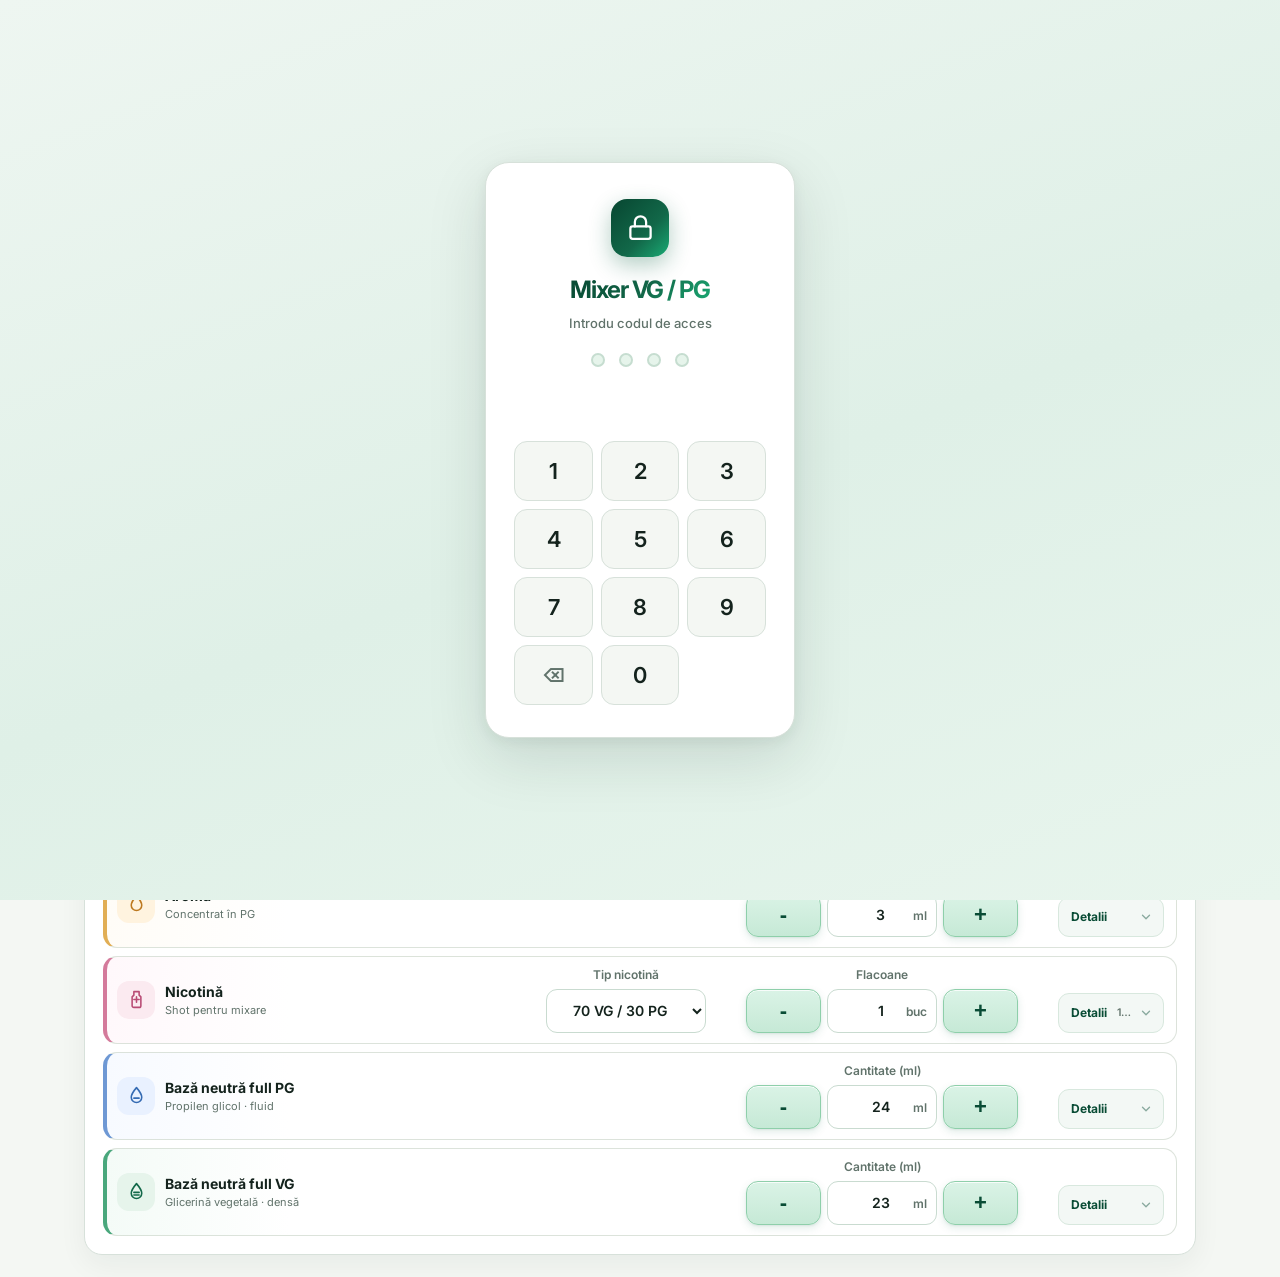
==== commit df0b2be3: "miglioramente flacone" ====
--- a/index.html
+++ b/index.html
@@ -143,6 +143,13 @@
             aria-label="Ricette salvate"
             hidden
           >
+            <div class="saved-panel-header">
+              <div>
+                <span class="saved-panel-kicker">Archivio rapido</span>
+                <strong id="saved-recipes-title">Ricette salvate</strong>
+              </div>
+              <span class="saved-count" id="saved-recipes-count">0 salvate</span>
+            </div>
             <div id="saved-recipes-list" class="saved-recipes-list"></div>
             <div class="saved-actions">
               <button
@@ -505,21 +512,6 @@
                           stop-opacity="0"
                         />
                       </linearGradient>
-                      <filter
-                        id="btl-fs"
-                        x="-30%"
-                        y="-4%"
-                        width="160%"
-                        height="112%"
-                      >
-                        <feDropShadow
-                          dx="1.5"
-                          dy="2"
-                          stdDeviation="2.5"
-                          flood-color="#6a9870"
-                          flood-opacity="0.22"
-                        />
-                      </filter>
                       <clipPath id="btl-clip">
                         <rect x="11" y="38" width="52" height="164" rx="15" />
                       </clipPath>
@@ -569,8 +561,37 @@
                       fill-opacity="0.75"
                       clip-path="url(#btl-clip)"
                     />
+                    <path
+                      id="btl-wave-baseVg"
+                      class="btl-wave"
+                      d=""
+                      stroke="#22c97c"
+                      clip-path="url(#btl-clip)"
+                    />
+                    <path
+                      id="btl-wave-basePg"
+                      class="btl-wave"
+                      d=""
+                      stroke="#42aaee"
+                      clip-path="url(#btl-clip)"
+                    />
+                    <path
+                      id="btl-wave-nicotine"
+                      class="btl-wave"
+                      d=""
+                      stroke="#e040b8"
+                      clip-path="url(#btl-clip)"
+                    />
+                    <path
+                      id="btl-wave-aroma"
+                      class="btl-wave"
+                      d=""
+                      stroke="#f5c020"
+                      clip-path="url(#btl-clip)"
+                    />
                     <!-- Body (glass effect) -->
                     <rect
+                      class="btl-body"
                       x="11"
                       y="38"
                       width="52"
@@ -580,10 +601,10 @@
                       fill-opacity="0.38"
                       stroke="#accab0"
                       stroke-width="1.5"
-                      filter="url(#btl-fs)"
                     />
                     <!-- Neck -->
                     <rect
+                      class="btl-neck"
                       x="24"
                       y="19"
                       width="26"
@@ -593,6 +614,7 @@
                       fill-opacity="0.38"
                     />
                     <path
+                      class="btl-neck-outline"
                       d="M24 41 L24 23 Q24 19 29 19 L45 19 Q50 19 50 23 L50 41"
                       stroke="#accab0"
                       stroke-width="1.5"
@@ -601,6 +623,7 @@
                     />
                     <!-- Cap -->
                     <rect
+                      class="btl-cap"
                       x="18"
                       y="5"
                       width="38"
@@ -610,6 +633,20 @@
                       stroke="#96ac9e"
                       stroke-width="1.5"
                     />
+                    <path
+                      d="M21 8.5 H53"
+                      stroke="white"
+                      stroke-opacity="0.22"
+                      stroke-width="1"
+                      stroke-linecap="round"
+                    />
+                    <path
+                      d="M21 14.2 H53"
+                      stroke="#577463"
+                      stroke-opacity="0.2"
+                      stroke-width="1"
+                      stroke-linecap="round"
+                    />
                     <ellipse
                       cx="31"
                       cy="10"
@@ -619,6 +656,17 @@
                       fill-opacity="0.24"
                     />
                     <!-- Graduation marks 100ml — 10ml→y=192, 100ml→y=48, step 16px/10ml -->
+                    <text
+                      class="btl-unit"
+                      x="37.5"
+                      y="42.5"
+                      font-family="system-ui,-apple-system,sans-serif"
+                      font-size="6"
+                      font-weight="700"
+                      text-anchor="end"
+                    >
+                      ml
+                    </text>
                     <line
                       x1="40"
                       y1="48"
@@ -1237,30 +1285,6 @@
                     >
                   </div>
                 </div>
-                <div class="nic-inverse-section">
-                  <p class="nic-inverse-heading">Calcola boccette</p>
-                  <label class="nic-inverse-label nicotine-target-label">
-                    Nicotina obiettivo (mg/ml)
-                    <span class="input-with-unit">
-                      <input
-                        id="nic-target"
-                        class="center-value"
-                        type="text"
-                        inputmode="decimal"
-                        value=""
-                        min="0"
-                        step="0.1"
-                        placeholder="es. 3"
-                      />
-                      <b>mg/ml</b>
-                    </span>
-                  </label>
-                  <div
-                    class="nic-target-result"
-                    id="nic-target-result"
-                    hidden
-                  ></div>
-                </div>
               </div>
             </details>
           </div>
--- a/mixer.css
+++ b/mixer.css
@@ -264,7 +264,7 @@
 
 .live-status {
   align-items: center;
-  background: rgba(255, 255, 255, 0.74);
+  background: rgba(255, 255, 255, 0.82);
   border: 1px solid rgba(18, 104, 73, 0.12);
   border-radius: 14px;
   color: var(--green-dark);
@@ -363,22 +363,20 @@
 
 .price-menu-toggle {
   align-items: center;
-  background: rgba(255, 255, 255, 0.7);
-  border: 1.5px solid rgba(18, 104, 73, 0.28);
-  border-radius: 14px;
-  box-shadow:
-    inset 0 1px 0 rgba(255, 255, 255, 0.85),
-    0 2px 6px rgba(18, 104, 73, 0.07);
+  background: rgba(255, 255, 255, 0.46);
+  border: 1px solid rgba(18, 104, 73, 0.16);
+  border-radius: 12px;
+  box-shadow: none;
   color: var(--green-dark);
   cursor: pointer;
   display: inline-flex;
   font: inherit;
-  font-size: 13.5px;
-  font-weight: 700;
+  font-size: 13px;
+  font-weight: 650;
   gap: 7px;
-  height: 44px;
+  height: 40px;
   letter-spacing: -0.01em;
-  padding: 0 16px;
+  padding: 0 13px;
   transition:
     background 0.18s ease,
     box-shadow 0.18s ease,
@@ -429,10 +427,8 @@
 
 .price-menu-toggle:hover {
   background: rgba(18, 104, 73, 0.07);
-  border-color: rgba(18, 104, 73, 0.38);
-  box-shadow:
-    inset 0 1px 0 rgba(255, 255, 255, 0.85),
-    0 4px 12px rgba(18, 104, 73, 0.1);
+  border-color: rgba(18, 104, 73, 0.28);
+  box-shadow: none;
 }
 
 .price-menu-toggle:active {
@@ -768,21 +764,21 @@
 }
 
 .bottle-card {
-  align-items: start;
+  align-items: center;
   background: linear-gradient(145deg, #fbfdfc, #f2f8f4);
   border: 1px solid #d4e7db;
   border-radius: 16px;
   box-shadow: inset 0 1px 0 #fff;
-  column-gap: 12px;
+  column-gap: 14px;
   display: grid;
-  grid-template-columns: 92px minmax(0, 1fr);
+  grid-template-columns: 104px minmax(0, 1fr);
   height: auto;
-  padding: 9px 14px 14px 14px;
+  padding: 12px 16px 16px 12px;
 }
 
 .bottle-label {
-  color: var(--muted);
-  font-size: 12px;
+  color: var(--green-dark);
+  font-size: 12.5px;
   font-weight: 700;
   margin: 0;
   text-transform: uppercase;
@@ -791,30 +787,114 @@
 
 .bottle-media {
   align-items: center;
-  background: #f6fbf7;
-  border-radius: 12px;
-  display: flex;
-  height: 200px;
+  background: transparent;
+  display: flex;
+  height: 212px;
   justify-content: center;
   overflow: hidden;
   padding: 8px;
-  width: 92px;
+  position: relative;
+  width: 104px;
+}
+
+.bottle-media::before {
+  content: none;
 }
 
 .bottle-media img,
 .bottle-media svg {
-  height: 184px;
+  height: 204px;
   object-fit: contain;
-  width: 74px;
+  position: relative;
+  width: 82px;
+  z-index: 1;
 }
 
 .btl-liq {
-  transition: none;
+  transition:
+    height 0.22s ease,
+    y 0.22s ease;
+}
+
+.btl-wave {
+  fill: none;
+  opacity: 0;
+  stroke-linecap: round;
+  stroke-linejoin: round;
+  stroke-opacity: 0.92;
+  stroke-width: 1.7;
+  transition:
+    d 0.22s ease,
+    opacity 0.16s ease;
+}
+
+#bottle-svg.liquid-moving .btl-wave {
+  animation: btl-wave-slosh 0.82s cubic-bezier(0.2, 0.8, 0.2, 1);
+}
+
+#bottle-svg.liquid-moving #btl-wave-basePg {
+  animation-delay: 0.04s;
+}
+
+#bottle-svg.liquid-moving #btl-wave-nicotine {
+  animation-delay: 0.08s;
+}
+
+#bottle-svg.liquid-moving #btl-wave-aroma {
+  animation-delay: 0.12s;
+}
+
+@keyframes btl-wave-slosh {
+  0%,
+  100% {
+    stroke-opacity: 0.92;
+    stroke-width: 1.7;
+  }
+  20% {
+    stroke-opacity: 1;
+    stroke-width: 2.15;
+  }
+  45% {
+    stroke-opacity: 0.84;
+    stroke-width: 1.45;
+  }
+  70% {
+    stroke-opacity: 0.96;
+    stroke-width: 1.9;
+  }
+}
+
+#bottle-svg .btl-body,
+#bottle-svg .btl-neck {
+  fill-opacity: 0.44;
+}
+
+#bottle-svg line {
+  stroke: #2f7a4e;
+}
+
+#bottle-svg line[stroke-width="1"] {
+  stroke: #63a977;
+}
+
+#bottle-svg text {
+  fill: #133f2d;
+  paint-order: stroke;
+  stroke: rgba(255, 255, 255, 0.88);
+  stroke-linejoin: round;
+  stroke-width: 2.6px;
+}
+
+#bottle-svg .btl-unit {
+  fill: #4f755f;
+  font-size: 6.4px;
+  letter-spacing: 0.04em;
+  text-transform: uppercase;
 }
 
 .bottle-controls {
   display: grid;
-  gap: 7px;
+  gap: 8px;
   justify-items: center;
   min-width: 0;
   text-align: center;
@@ -834,8 +914,8 @@
 }
 
 .bottle-input input {
-  font-size: 18px;
-  height: 44px;
+  font-size: 20px;
+  height: 46px;
   padding: 0 27px 0 7px;
 }
 
@@ -952,13 +1032,13 @@
 }
 
 .bottle-stepper {
-  gap: 5px;
+  gap: 6px;
   justify-content: center;
 }
 
 .bottle-stepper .adjust {
-  height: 44px;
-  width: 75px;
+  height: 46px;
+  width: 76px;
 }
 
 .bottle-stepper .input-with-unit b {
@@ -1768,7 +1848,7 @@
     background: linear-gradient(145deg, #fbfdfc, #f4faf6);
     border-radius: 17px;
     column-gap: 10px;
-    grid-template-columns: 88px minmax(0, 1fr);
+    grid-template-columns: 92px minmax(0, 1fr);
     justify-self: stretch;
     min-height: 0;
     padding: 8px 10px 12px 8px;
@@ -1776,13 +1856,13 @@
 
   .bottle-media {
     padding: 6px;
-    width: 86px;
+    width: 90px;
   }
 
   .bottle-media img,
   .bottle-media svg {
-    height: 146px;
-    width: 54px;
+    height: 154px;
+    width: 60px;
   }
 
   input,
@@ -1933,39 +2013,50 @@
 
 @media (prefers-reduced-motion: reduce) {
   .live-dot,
-  .value-flash {
+  .value-flash,
+  .btl-liq,
+  .btl-wave {
     animation: none;
+    transition: none;
   }
 }
 
 @media (min-width: 901px) {
   /* Bottle card: bigger bottle, refined layout */
   .bottle-card {
-    column-gap: 16px;
-    grid-template-columns: 120px minmax(0, 1fr);
-    padding: 14px 18px 18px;
+    column-gap: 20px;
+    grid-template-columns: 148px minmax(0, 1fr);
+    padding: 16px 20px 20px 16px;
     align-items: center;
   }
 
   .bottle-media {
-    height: 236px;
-    width: 120px;
+    height: 278px;
+    width: 148px;
   }
 
   .bottle-media img,
   .bottle-media svg {
-    height: 218px;
-    width: 88px;
+    height: 268px;
+    width: 108px;
   }
 
   .bottle-controls {
-    gap: 10px;
-    padding-top: 4px;
+    gap: 11px;
+    padding-top: 2px;
+  }
+
+  .bottle-label {
+    font-size: 13px;
+  }
+
+  .bottle-helper {
+    font-size: 11.5px;
   }
 
   .bottle-ratio-wrap {
-    margin-top: 8px;
-    padding-top: 16px;
+    margin-top: 10px;
+    padding-top: 17px;
   }
 
   /* VG/PG result boxes */
@@ -2366,7 +2457,45 @@
 }
 
 [data-theme="dark"] .bottle-media {
-  background: #192e20;
+  background: transparent;
+}
+
+[data-theme="dark"] .bottle-media::before {
+  content: none;
+}
+
+[data-theme="dark"] #bottle-svg .btl-body,
+[data-theme="dark"] #bottle-svg .btl-neck {
+  fill: #d9f7df;
+  fill-opacity: 0.26;
+  stroke: #b6e9c4;
+}
+
+[data-theme="dark"] #bottle-svg .btl-neck-outline {
+  stroke: #b6e9c4;
+}
+
+[data-theme="dark"] #bottle-svg .btl-cap {
+  fill: #9fc6aa;
+  stroke: #c3edd0;
+}
+
+[data-theme="dark"] #bottle-svg line {
+  stroke: #d7ffe7;
+}
+
+[data-theme="dark"] #bottle-svg line[stroke-width="1"] {
+  stroke: #8bd9a8;
+}
+
+[data-theme="dark"] #bottle-svg text {
+  fill: #f2fff7;
+  stroke: rgba(8, 18, 14, 0.94);
+  stroke-width: 3px;
+}
+
+[data-theme="dark"] #bottle-svg .btl-unit {
+  fill: #b7f5d2;
 }
 
 [data-theme="dark"] .price-panel,
@@ -2403,11 +2532,9 @@
 }
 
 [data-theme="dark"] .price-menu-toggle {
-  background: rgba(22, 40, 30, 0.6);
-  border-color: rgba(46, 196, 126, 0.25);
-  box-shadow:
-    inset 0 1px 0 rgba(255, 255, 255, 0.06),
-    0 2px 6px rgba(46, 196, 126, 0.08);
+  background: rgba(22, 40, 30, 0.36);
+  border-color: rgba(46, 196, 126, 0.18);
+  box-shadow: none;
   color: var(--green-dark);
 }
 
@@ -2544,20 +2671,18 @@
 
 .saved-menu-toggle {
   align-items: center;
-  background: rgba(255, 255, 255, 0.7);
-  border: 1.5px solid rgba(18, 104, 73, 0.22);
-  border-radius: 14px;
-  box-shadow:
-    inset 0 1px 0 rgba(255, 255, 255, 0.85),
-    0 2px 6px rgba(18, 104, 73, 0.06);
+  background: rgba(255, 255, 255, 0.46);
+  border: 1px solid rgba(18, 104, 73, 0.14);
+  border-radius: 12px;
+  box-shadow: none;
   color: var(--green-dark);
   cursor: pointer;
   display: inline-flex;
   font: inherit;
-  font-size: 13.5px;
-  font-weight: 600;
-  height: 44px;
-  padding: 0 14px;
+  font-size: 13px;
+  font-weight: 650;
+  height: 40px;
+  padding: 0 13px;
   transition:
     background 0.16s ease,
     border-color 0.16s ease,
@@ -2566,8 +2691,8 @@
 }
 
 [data-theme="dark"] .saved-menu-toggle {
-  background: rgba(22, 40, 30, 0.6);
-  border-color: rgba(46, 196, 126, 0.22);
+  background: rgba(22, 40, 30, 0.36);
+  border-color: rgba(46, 196, 126, 0.18);
   color: var(--green-dark);
 }
 
@@ -2594,10 +2719,8 @@
 
 .saved-menu-toggle:hover {
   background: rgba(18, 104, 73, 0.07);
-  border-color: rgba(18, 104, 73, 0.3);
-  box-shadow:
-    inset 0 1px 0 rgba(255, 255, 255, 0.85),
-    0 4px 12px rgba(18, 104, 73, 0.1);
+  border-color: rgba(18, 104, 73, 0.26);
+  box-shadow: none;
 }
 
 .saved-panel {
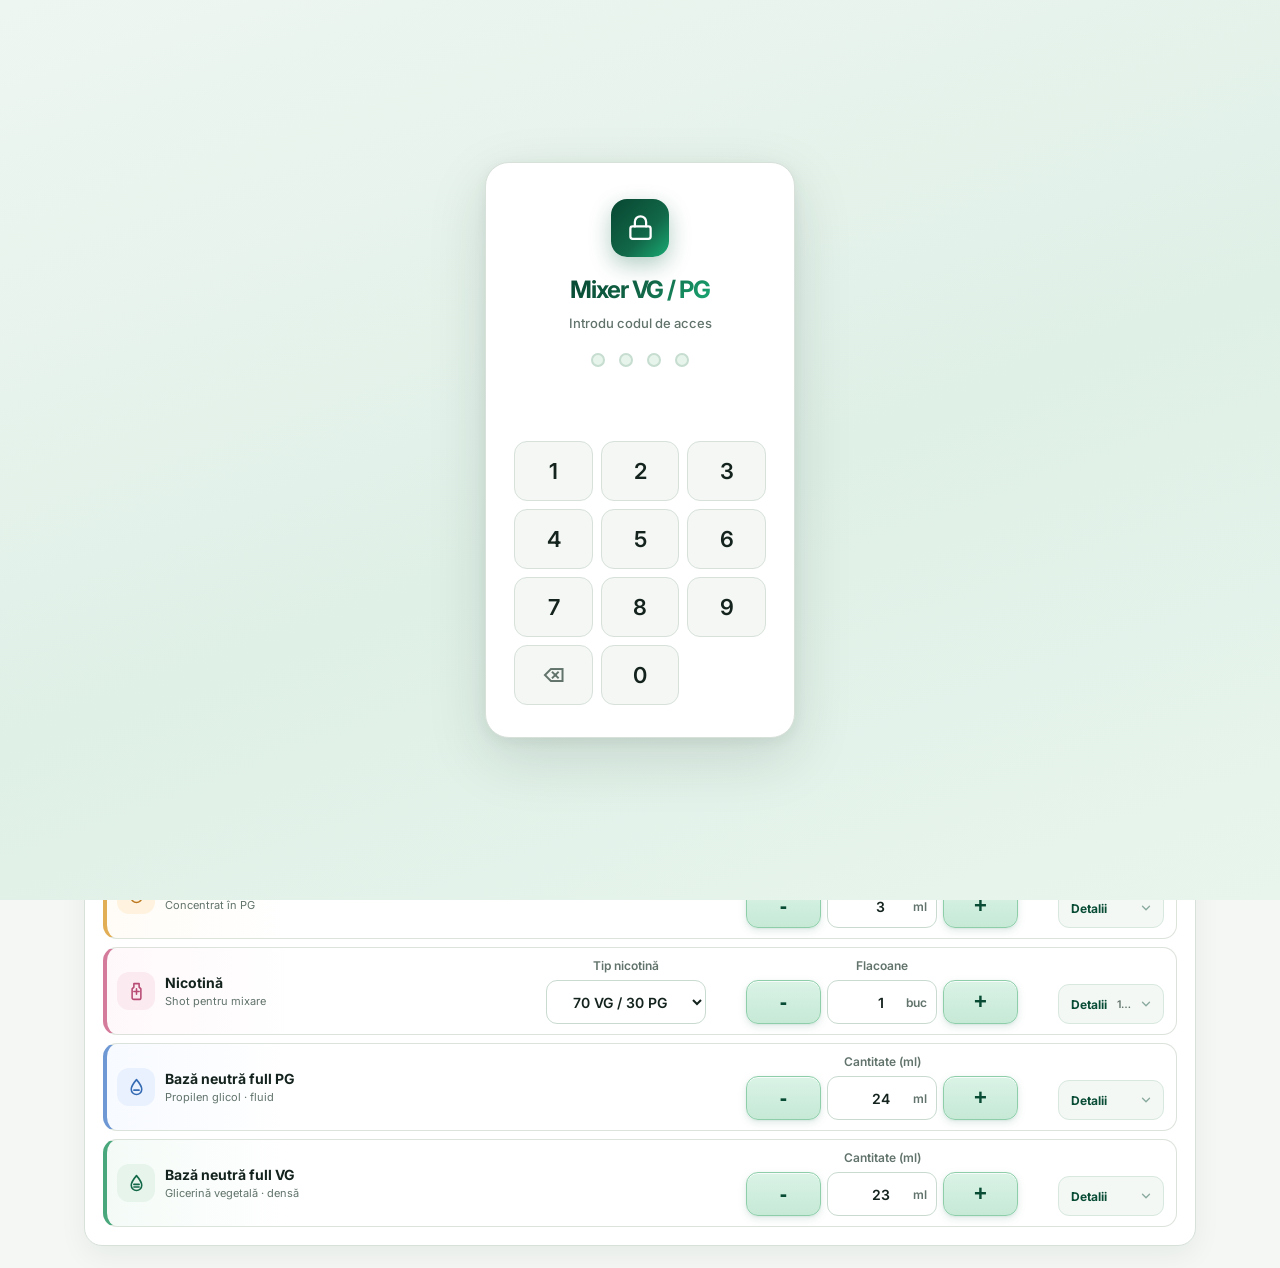
==== commit 60e4a68e: "bugfix" ====
--- a/index.html
+++ b/index.html
@@ -1086,6 +1086,10 @@
                 <strong id="result-nicotine">3,33 mg/ml</strong>
               </div>
               <div>
+                <span>Aroma finale</span>
+                <strong id="result-aroma">5%</strong>
+              </div>
+              <div>
                 <span>Costo totale</span>
                 <strong id="result-cost">Completa prezzi</strong>
               </div>
@@ -1449,6 +1453,10 @@
             <span class="sticky-stat-label">Nicotina</span>
             <strong class="sticky-stat-value" id="sticky-nicotine">–</strong>
           </div>
+          <div class="sticky-stat sticky-stat--aroma">
+            <span class="sticky-stat-label">Aroma</span>
+            <strong class="sticky-stat-value" id="sticky-aroma">–</strong>
+          </div>
           <div class="sticky-stat sticky-stat--cost">
             <span class="sticky-stat-label">Costo</span>
             <strong class="sticky-stat-value" id="sticky-cost">–</strong>
--- a/mixer.css
+++ b/mixer.css
@@ -1534,6 +1534,25 @@
   padding: 9px 12px;
 }
 
+.result-details > div:nth-child(1) {
+  background: #f4f7f5;
+}
+
+.result-details > div:nth-child(2) {
+  background: #fff8df;
+  border-color: #f0db95;
+}
+
+.result-details > div:nth-child(3) {
+  background: var(--amber-soft);
+  border-color: #ead3a4;
+}
+
+.result-details > div:nth-child(4) {
+  background: var(--green-soft);
+  border-color: rgba(18, 104, 73, 0.16);
+}
+
 .result-details strong {
   color: var(--ink);
   flex: none;
@@ -1688,7 +1707,7 @@
     align-items: stretch;
     display: grid;
     gap: 7px;
-    grid-template-columns: repeat(4, minmax(0, 1fr));
+    grid-template-columns: repeat(5, minmax(0, 1fr));
     position: relative;
   }
 
@@ -1719,6 +1738,11 @@
     background: #f4f7f5;
   }
 
+  .sticky-stat--aroma {
+    background: #fff8df;
+    border-color: #f0db95;
+  }
+
   .sticky-stat--cost {
     background: var(--amber-soft);
   }
@@ -1741,9 +1765,10 @@
   }
 
   .sticky-stat--nic .sticky-stat-value,
+  .sticky-stat--aroma .sticky-stat-value,
   .sticky-stat--cost .sticky-stat-value {
     color: var(--ink);
-    font-size: 12px;
+    font-size: 11px;
     font-weight: 700;
     letter-spacing: -0.01em;
     line-height: 1.2;
@@ -2074,18 +2099,21 @@
     font-size: 36px;
   }
 
-  /* Detail stats: 3-column stacked layout */
+  /* Detail stats: compact desktop layout */
   .result-details {
-    grid-template-columns: repeat(3, 1fr);
+    gap: 7px;
+    grid-template-columns: repeat(4, minmax(0, 1fr));
   }
 
   .result-details > div {
     border-radius: 13px;
     flex-direction: column;
-    align-items: flex-start;
+    align-items: center;
     gap: 4px;
-    justify-content: flex-start;
-    padding: 12px 14px;
+    justify-content: center;
+    min-width: 0;
+    padding: 9px 8px;
+    text-align: center;
   }
 
   .result-details span {
@@ -2096,7 +2124,13 @@
   }
 
   .result-details strong {
-    font-size: 15px;
+    font-size: 12px;
+    line-height: 1.18;
+    max-width: 100%;
+    min-width: 0;
+    overflow-wrap: anywhere;
+    text-align: center;
+    white-space: normal;
   }
 
   .result-note {
@@ -2436,6 +2470,25 @@
   border-color: var(--border);
 }
 
+[data-theme="dark"] .result-details > div:nth-child(1) {
+  background: #1a2820;
+}
+
+[data-theme="dark"] .result-details > div:nth-child(2) {
+  background: #2b2512;
+  border-color: rgba(245, 192, 32, 0.28);
+}
+
+[data-theme="dark"] .result-details > div:nth-child(3) {
+  background: var(--amber-soft);
+  border-color: rgba(200, 144, 42, 0.28);
+}
+
+[data-theme="dark"] .result-details > div:nth-child(4) {
+  background: rgba(46, 196, 126, 0.12);
+  border-color: rgba(46, 196, 126, 0.2);
+}
+
 [data-theme="dark"] .result-note {
   background: #1a2820;
   color: var(--muted);
@@ -2592,6 +2645,11 @@
 
 [data-theme="dark"] .sticky-stat--nic {
   background: #1a2820;
+}
+
+[data-theme="dark"] .sticky-stat--aroma {
+  background: #2b2512;
+  border-color: rgba(245, 192, 32, 0.28);
 }
 
 [data-theme="dark"] .sticky-stat--cost {
